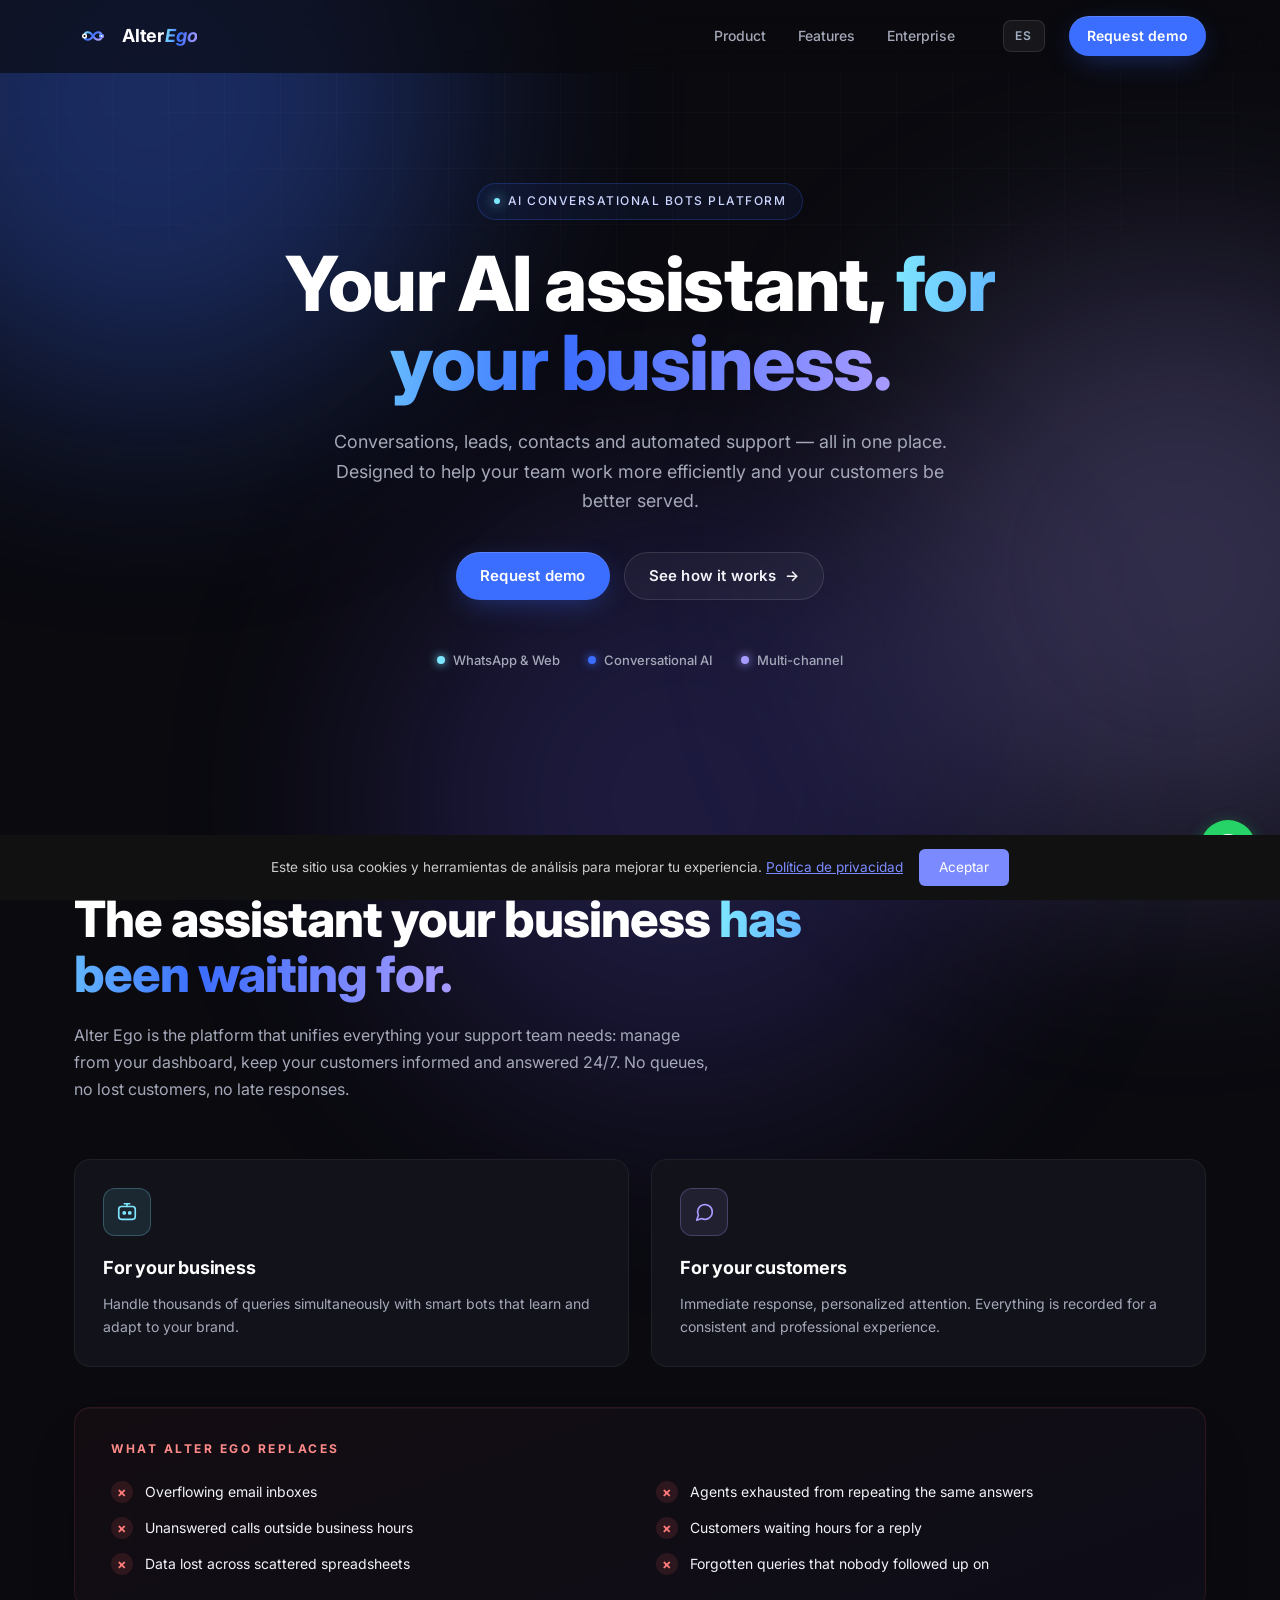
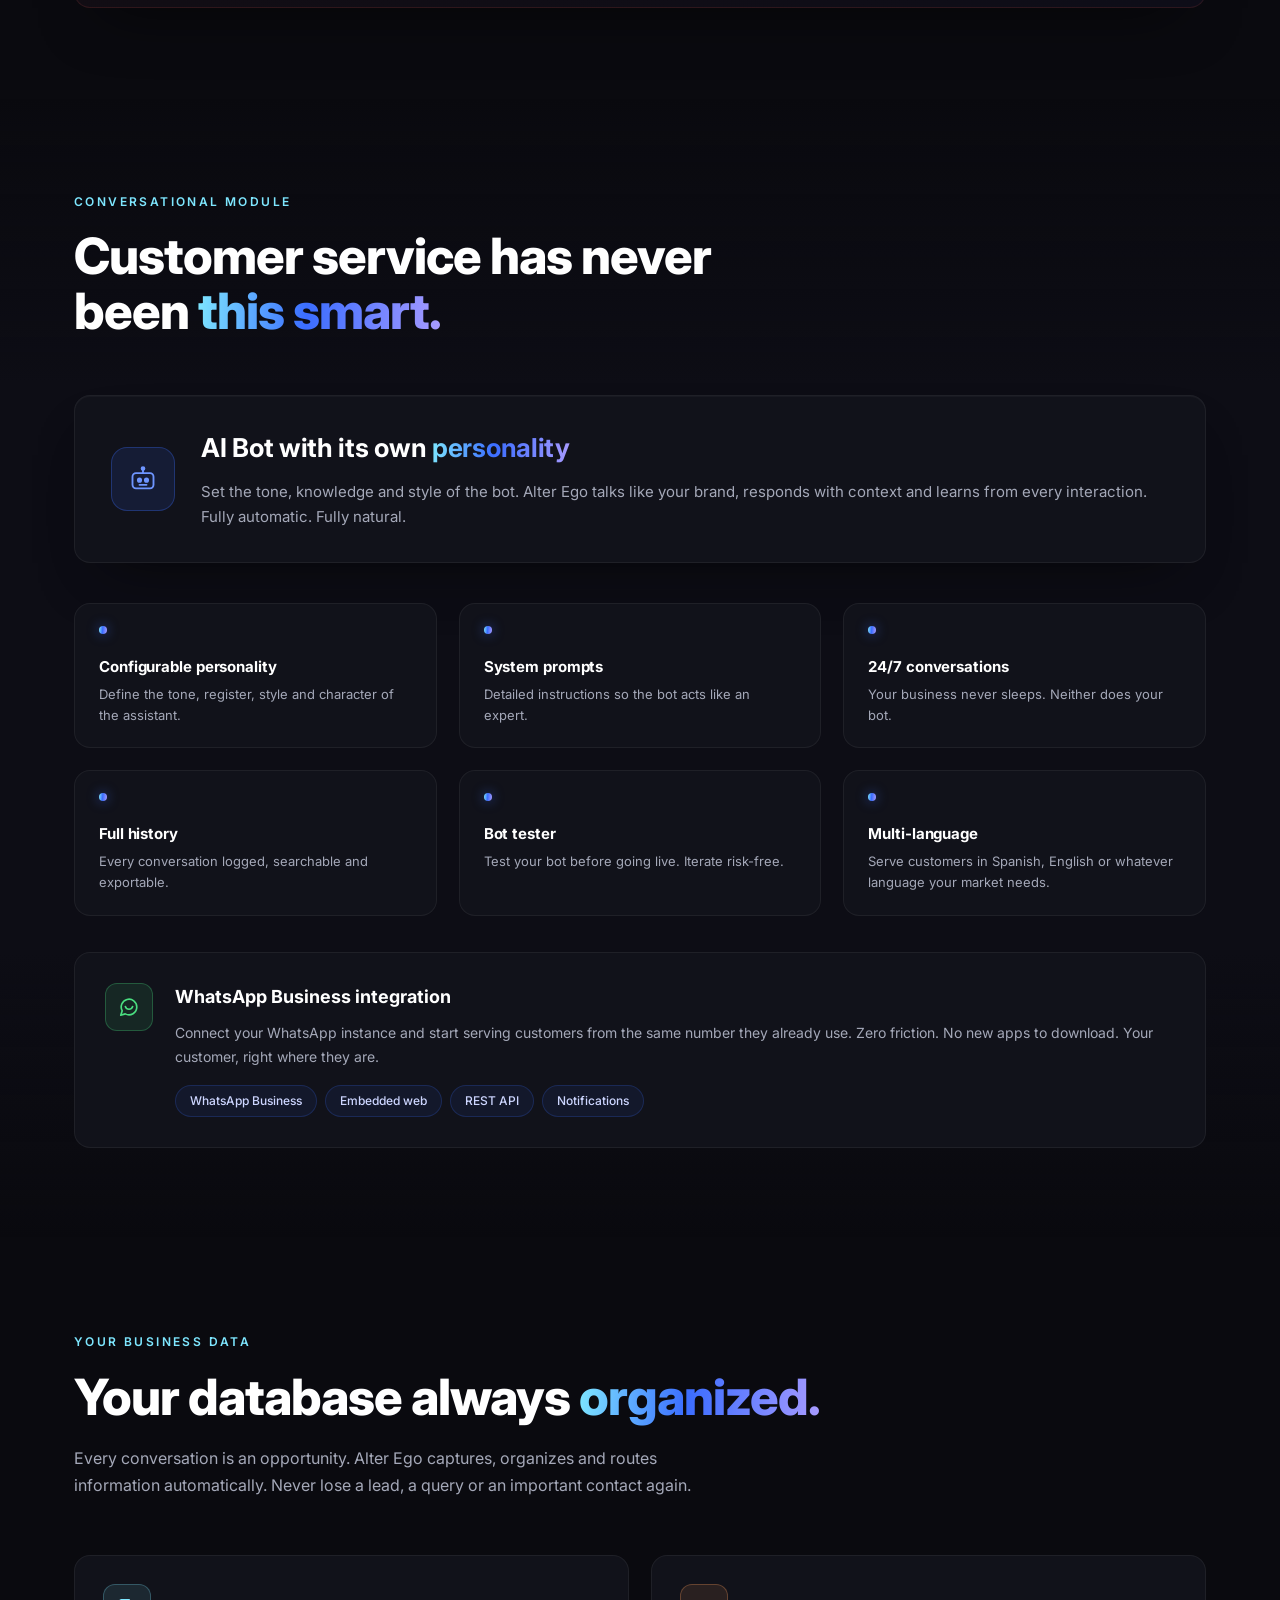
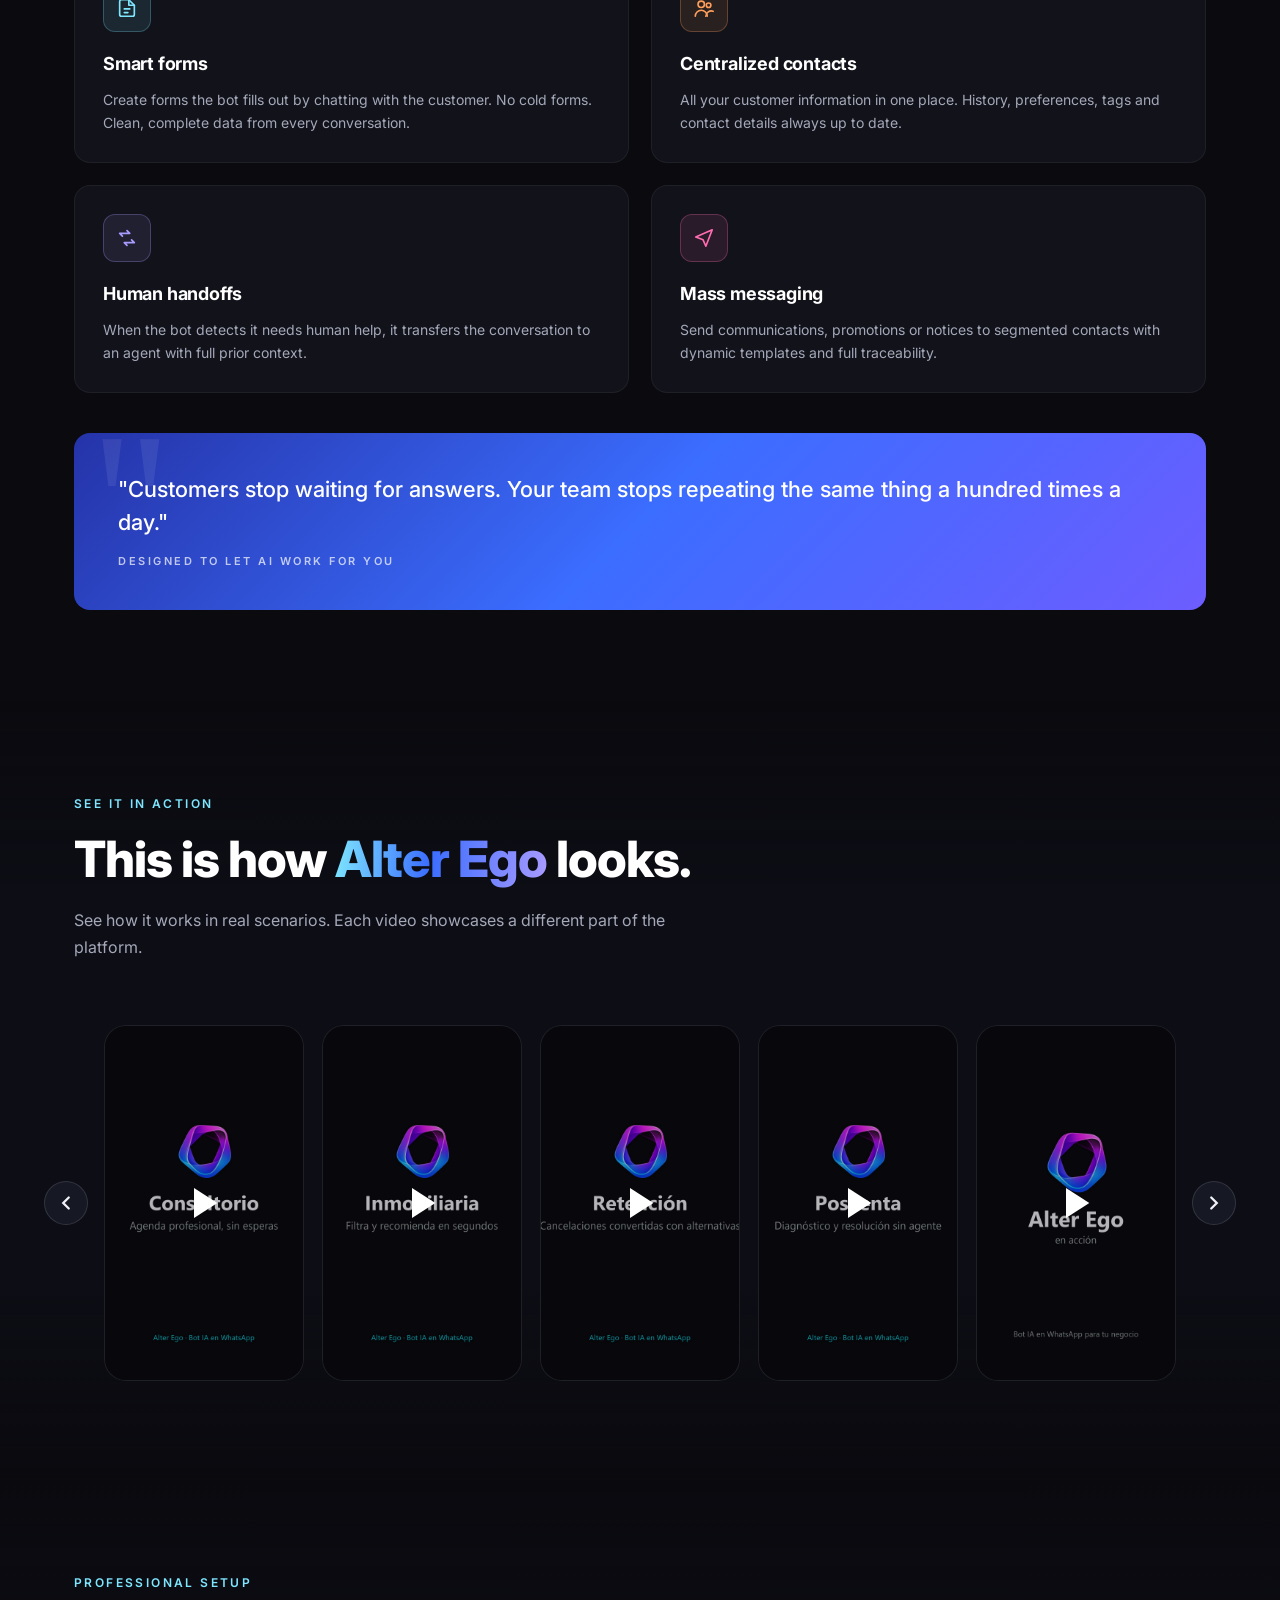
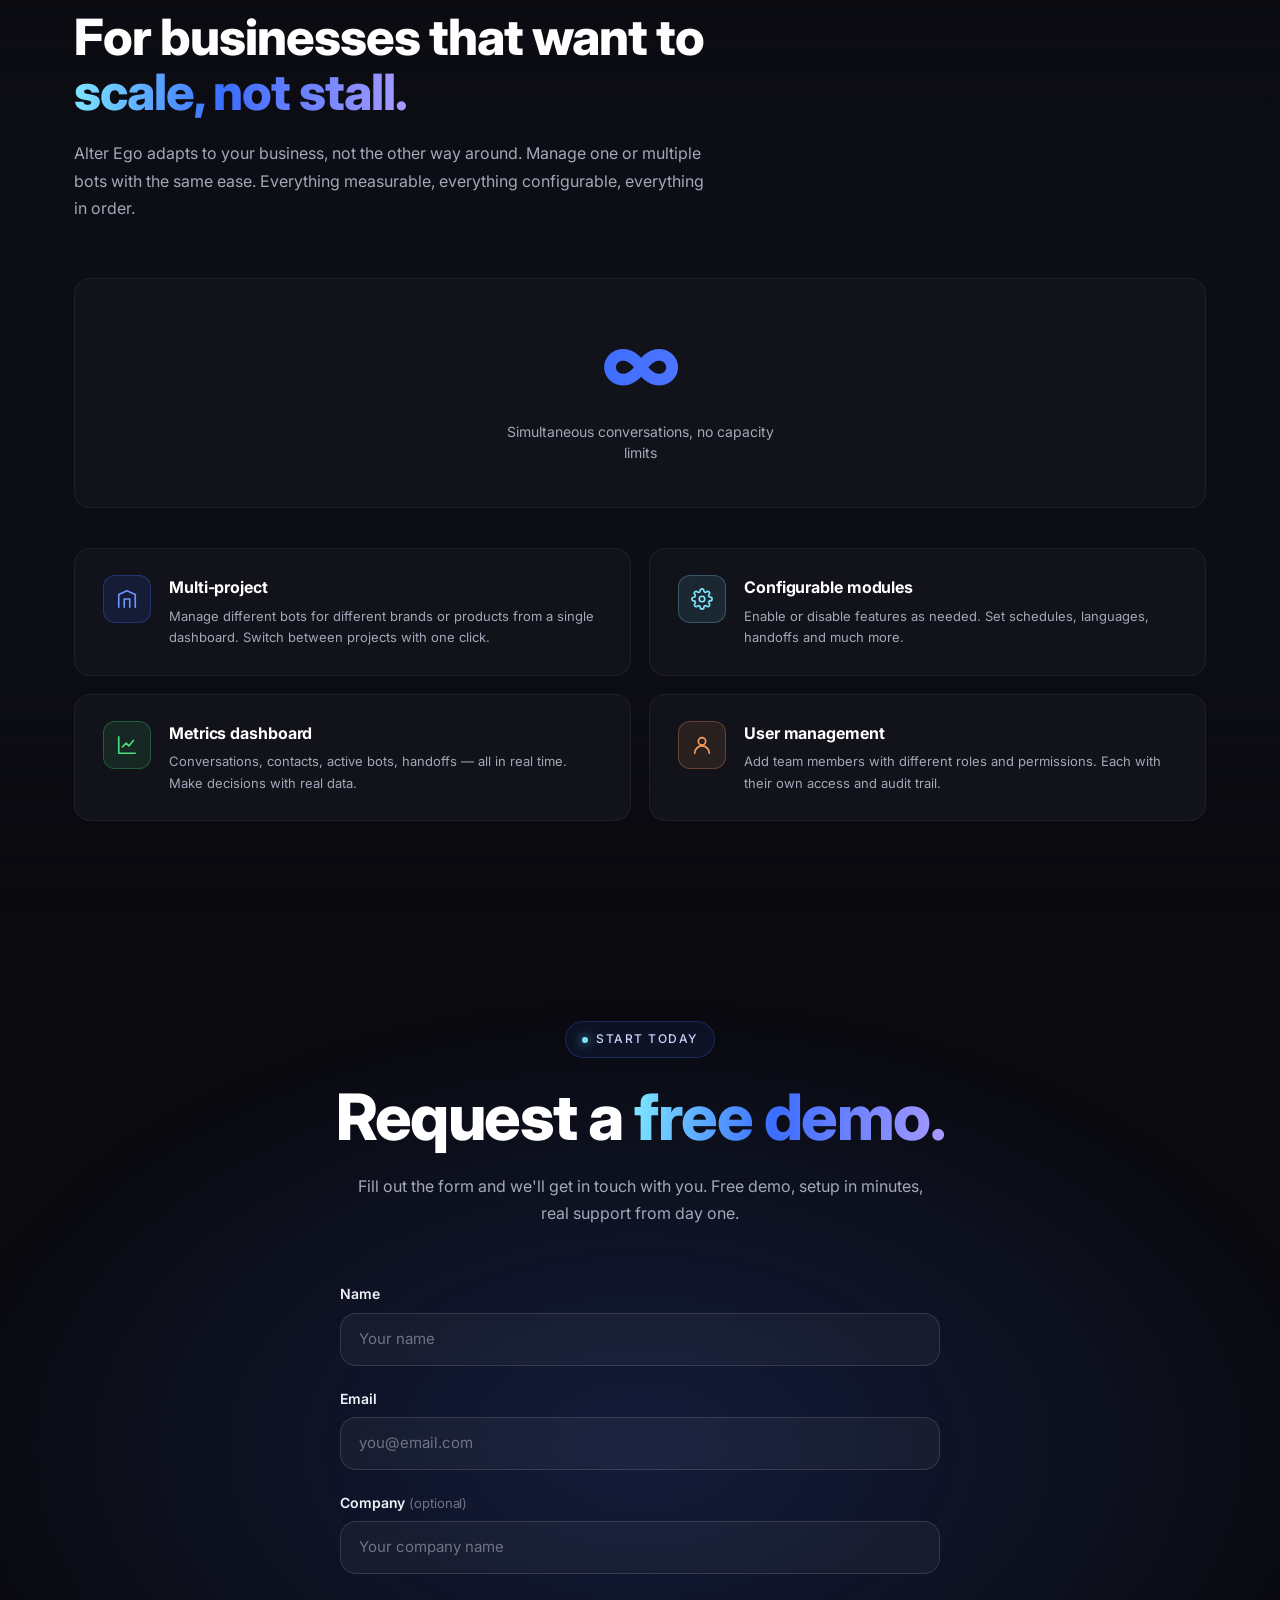
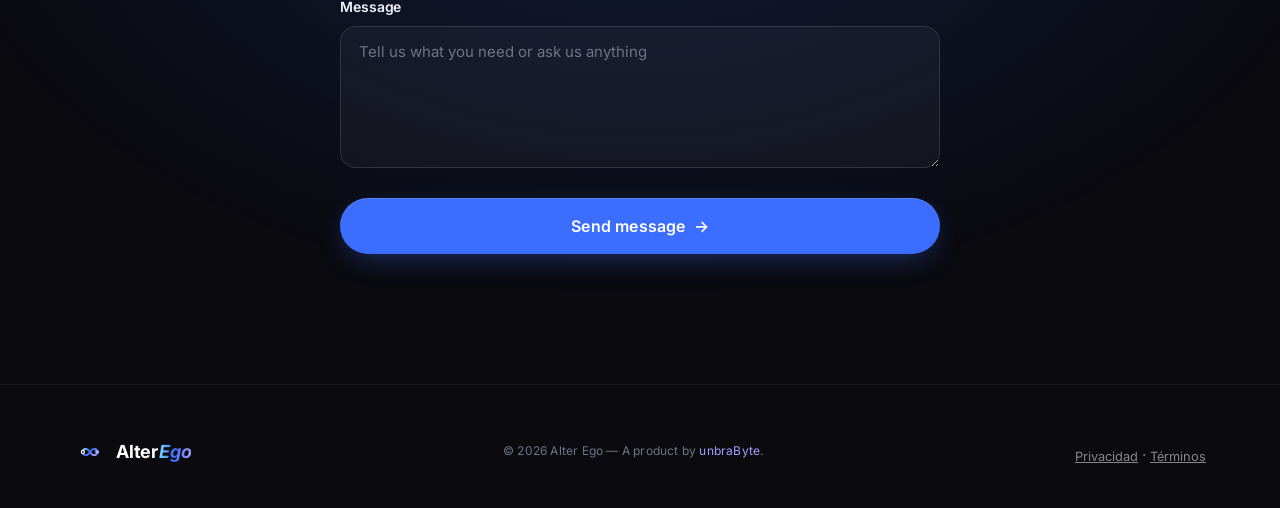
==== index.html @ fc4cf7d8 "feat: add Meta Pixel events, cookie banner, privacy & terms pages" ====
<!DOCTYPE html>
<html lang="es">
<head>
    <meta charset="UTF-8" />
    <meta name="viewport" content="width=device-width, initial-scale=1.0" />
    <meta name="description" content="Alter Ego — Plataforma de bots conversacionales con IA. Atención automatizada, captación de leads y gestión de contactos en WhatsApp y Web." />
    <meta name="theme-color" content="#0a0a0f" />
    <meta name="robots" content="index, follow" />
    <link rel="canonical" href="https://alterego.unbrabyte.com/" />
    <meta property="og:title" content="Alter Ego — Tu asistente IA, en tu negocio" />
    <meta property="og:description" content="Conversaciones, leads, contactos y atención automatizada en WhatsApp y Web. Una plataforma para que tu equipo trabaje más eficientemente y tus clientes estén más atendidos." />
    <meta property="og:type" content="website" />
    <meta property="og:url" content="https://alterego.unbrabyte.com/" />
    <meta property="og:image" content="https://alterego.unbrabyte.com/og-image.png" />
    <meta name="twitter:card" content="summary_large_image" />
    <meta name="twitter:title" content="Alter Ego — Tu asistente IA, en tu negocio" />
    <meta name="twitter:description" content="Plataforma de bots conversacionales con IA. Atención automatizada, captación de leads y gestión de contactos en WhatsApp y Web." />
    <meta name="twitter:image" content="https://alterego.unbrabyte.com/og-image.png" />
    <link rel="icon" type="image/svg+xml" href="assets/favicon.svg" />
    <title>Alter Ego — Plataforma de bots conversacionales IA</title>

    <link rel="preconnect" href="https://fonts.googleapis.com" />
    <link rel="preconnect" href="https://fonts.gstatic.com" crossorigin />
    <link href="https://fonts.googleapis.com/css2?family=Inter:wght@300;400;500;600;700;800;900&display=swap" rel="stylesheet" />

    <link rel="stylesheet" href="assets/styles.css" />

    <!-- Meta Pixel Code -->
    <script>
    !function(f,b,e,v,n,t,s)
    {if(f.fbq)return;n=f.fbq=function(){n.callMethod?
    n.callMethod.apply(n,arguments):n.queue.push(arguments)};
    if(!f._fbq)f._fbq=n;n.push=n;n.loaded=!0;n.version='2.0';
    n.queue=[];t=b.createElement(e);t.async=!0;
    t.src=v;s=b.getElementsByTagName(e)[0];
    s.parentNode.insertBefore(t,s)}(window, document,'script',
    'https://connect.facebook.net/en_US/fbevents.js');
    fbq('init', '1010208208271132');
    fbq('track', 'PageView');
    </script>
    <noscript><img height="1" width="1" style="display:none"
    src="https://www.facebook.com/tr?id=1010208208271132&ev=PageView&noscript=1"
    /></noscript>
    <!-- End Meta Pixel Code -->

    <!-- Schema.org -->
    <script type="application/ld+json">
    {
      "@context": "https://schema.org",
      "@type": "SoftwareApplication",
      "name": "Alter Ego",
      "description": "Plataforma de bots conversacionales con IA. Atención automatizada, captación de leads y gestión de contactos en WhatsApp y Web.",
      "url": "https://alterego.unbrabyte.com/",
      "applicationCategory": "BusinessApplication",
      "operatingSystem": "Web",
      "offers": {
        "@type": "Offer",
        "price": "0",
        "priceCurrency": "USD",
        "availability": "https://schema.org/InStock"
      },
      "creator": {
        "@type": "Organization",
        "name": "unbraByte",
        "url": "https://unbrabyte.com"
      }
    }
    </script>

    <!-- Google Analytics -->
    <script async src="https://www.googletagmanager.com/gtag/js?id=G-NXY7FXYKM4"></script>
    <script>
      window.dataLayer = window.dataLayer || [];
      function gtag(){dataLayer.push(arguments);}
      gtag('js', new Date());
      gtag('config', 'G-NXY7FXYKM4');
    </script>
</head>
<body>
<!-- Cookie Consent Banner -->
<div id="cookieBanner" style="display:none;position:fixed;bottom:0;left:0;right:0;background:#111;color:#ccc;padding:14px 24px;font-size:0.85rem;z-index:99999;display:flex;align-items:center;justify-content:center;gap:16px;flex-wrap:wrap;font-family:Inter,sans-serif;">
  <span>Este sitio usa cookies y herramientas de análisis para mejorar tu experiencia. <a href="/privacidad.html" style="color:#7c8aff;text-decoration:underline;">Política de privacidad</a></span>
  <button onclick="document.getElementById('cookieBanner').style.display='none';localStorage.setItem('cookieOk','1');" style="background:#7c8aff;color:#fff;border:none;padding:8px 20px;border-radius:6px;cursor:pointer;font-size:0.85rem;">Aceptar</button>
</div>
<script>if(!localStorage.getItem('cookieOk'))document.getElementById('cookieBanner').style.display='flex';</script>

<!-- ============== BACKGROUND DECORATIVE LAYERS ============== -->
<div class="bg-grid" aria-hidden="true"></div>
<div class="bg-glow bg-glow-1" aria-hidden="true"></div>
<div class="bg-glow bg-glow-2" aria-hidden="true"></div>
<div class="bg-glow bg-glow-3" aria-hidden="true"></div>

<!-- ============== HEADER ============== -->
<header class="site-header" id="siteHeader">
    <div class="container header-inner">
        <a class="brand" href="#top" aria-label="Alter Ego">
            <span class="brand-mark">
                <svg viewBox="0 0 90 50" xmlns="http://www.w3.org/2000/svg" aria-hidden="true">
                    <defs>
                        <linearGradient id="brandGrad" x1="0%" y1="0%" x2="100%" y2="50%">
                            <stop offset="0%" stop-color="#7ee7ff"/>
                            <stop offset="50%" stop-color="#3b6dff"/>
                            <stop offset="100%" stop-color="#a89bff"/>
                        </linearGradient>
                    </defs>
                    <path d="M 25 25 C 25 13, 38 13, 45 25 C 52 37, 65 37, 65 25 C 65 13, 52 13, 45 25 C 38 37, 25 37, 25 25 Z"
                          fill="none" stroke="url(#brandGrad)" stroke-width="5" stroke-linecap="round"/>
                    <circle cx="25" cy="25" r="6" fill="#fff"/>
                    <circle cx="25" cy="25" r="2.5" fill="#0a0a0f"/>
                    <circle cx="65" cy="25" r="6" fill="url(#brandGrad)"/>
                    <circle cx="65" cy="25" r="2.5" fill="#fff"/>
                </svg>
            </span>
            <span class="brand-text">Alter<span class="brand-text-accent">Ego</span></span>
        </a>

        <nav class="nav" aria-label="Navegación principal">
            <a href="#producto" data-i18n="nav.product">Producto</a>
            <a href="#funciones" data-i18n="nav.features">Funciones</a>
            <a href="#empresas" data-i18n="nav.enterprise">Empresas</a>
            <a class="btn btn-primary btn-sm nav-mobile-cta" href="#contacto" data-i18n="nav.demo">Solicitar demo</a>
        </nav>

        <button class="lang-switch" id="langSwitch" aria-label="Switch language">EN</button>
        <a class="btn btn-primary btn-sm" href="#contacto" data-i18n="nav.demo">Solicitar demo</a>

        <button class="nav-toggle" id="navToggle" aria-label="Abrir menú" aria-expanded="false">
            <span></span><span></span><span></span>
        </button>
    </div>
</header>

<main id="top">

<!-- ============== HERO ============== -->
<section class="hero">
    <div class="container hero-inner">
        <span class="pill">
            <span class="pill-dot"></span>
            <span data-i18n="hero.pill">Plataforma de bots conversacionales IA</span>
        </span>

        <h1 class="hero-title" data-i18n-html="hero.title.full">
            Tu asistente IA,
            <span class="grad-text">en tu negocio.</span>
        </h1>

        <p class="hero-sub" data-i18n="hero.subtitle">
            Conversaciones, leads, contactos y atención automatizada — todo en un lugar.
            Diseñado para que tu equipo trabaje más eficientemente y tus clientes estén más atendidos.
        </p>

        <div class="hero-cta">
            <a class="btn btn-primary" href="#contacto" data-i18n="hero.cta.demo">Solicitar demo</a>
            <a class="btn btn-ghost" href="#producto" data-i18n-html="hero.cta.how.full">Ver cómo funciona <span class="btn-arrow">→</span></a>
        </div>

        <ul class="hero-tags">
            <li><span class="tag-dot tag-dot-cyan"></span><span data-i18n="hero.tag.whatsapp">WhatsApp &amp; Web</span></li>
            <li><span class="tag-dot tag-dot-blue"></span><span data-i18n="hero.tag.ai">IA Conversacional</span></li>
            <li><span class="tag-dot tag-dot-violet"></span><span data-i18n="hero.tag.multi">Multi-canal</span></li>
        </ul>
    </div>
</section>

<!-- ============== PRODUCTO ============== -->
<section class="section" id="producto">
    <div class="container">
        <header class="section-head">
            <span class="kicker" data-i18n="producto.kicker">Para tu empresa</span>
            <h2 class="section-title" data-i18n-html="producto.title.full">
                El asistente que tu empresa
                <span class="grad-text">estaba esperando.</span>
            </h2>
            <p class="section-sub" data-i18n="producto.subtitle">
                Alter Ego es la plataforma que unifica todo lo que necesita tu equipo de atención:
                gestioná desde tu panel, mantené a tus clientes informados y respondidos 24/7.
                Sin colas de espera, sin clientes perdidos, sin respuestas tarde.
            </p>
        </header>

        <div class="grid grid-2">
            <article class="card card-hover">
                <div class="icon-tile icon-tile-cyan">
                    <svg viewBox="0 0 24 24" fill="none" stroke="currentColor" stroke-width="1.8" stroke-linecap="round" stroke-linejoin="round">
                        <rect x="3" y="6" width="18" height="14" rx="3"/>
                        <circle cx="9" cy="13" r="1.2" fill="currentColor"/>
                        <circle cx="15" cy="13" r="1.2" fill="currentColor"/>
                        <path d="M12 6V3M9 3h6"/>
                    </svg>
                </div>
                <h3 data-i18n="producto.card1.title">Para tu negocio</h3>
                <p data-i18n="producto.card1.text">Atendé miles de consultas en simultáneo con bots inteligentes que aprenden y se adaptan a tu marca.</p>
            </article>

            <article class="card card-hover">
                <div class="icon-tile icon-tile-violet">
                    <svg viewBox="0 0 24 24" fill="none" stroke="currentColor" stroke-width="1.8" stroke-linecap="round" stroke-linejoin="round">
                        <path d="M21 12a8 8 0 0 1-11.6 7.1L4 21l1.9-5.4A8 8 0 1 1 21 12z"/>
                    </svg>
                </div>
                <h3 data-i18n="producto.card2.title">Para tus clientes</h3>
                <p data-i18n="producto.card2.text">Respuesta inmediata, atención personalizada. Todo queda registrado para una experiencia consistente y profesional.</p>
            </article>
        </div>

        <div class="replace-box">
            <div class="replace-head" data-i18n="producto.replace.title">Lo que Alter Ego reemplaza</div>
            <ul class="replace-grid">
                <li><span class="replace-bullet">×</span><span data-i18n="producto.replace.1">Bandejas de mail saturadas</span></li>
                <li><span class="replace-bullet">×</span><span data-i18n="producto.replace.2">Operadores agotados de repetir lo mismo</span></li>
                <li><span class="replace-bullet">×</span><span data-i18n="producto.replace.3">Llamadas sin respuesta fuera de horario</span></li>
                <li><span class="replace-bullet">×</span><span data-i18n="producto.replace.4">Clientes esperando horas por una respuesta</span></li>
                <li><span class="replace-bullet">×</span><span data-i18n="producto.replace.5">Datos perdidos en planillas dispersas</span></li>
                <li><span class="replace-bullet">×</span><span data-i18n="producto.replace.6">Consultas olvidadas que nadie siguió</span></li>
            </ul>
        </div>
    </div>
</section>

<!-- ============== FUNCIONES — BOT IA ============== -->
<section class="section section-tinted" id="funciones">
    <div class="container">
        <header class="section-head">
            <span class="kicker" data-i18n="funciones.kicker">Módulo conversacional</span>
            <h2 class="section-title" data-i18n-html="funciones.title.full">
                Atender clientes nunca fue
                <span class="grad-text">tan inteligente.</span>
            </h2>
        </header>

        <div class="feature-spotlight">
            <div class="icon-tile icon-tile-blue icon-tile-lg">
                <svg viewBox="0 0 24 24" fill="none" stroke="currentColor" stroke-width="1.6" stroke-linecap="round" stroke-linejoin="round">
                    <rect x="3" y="7" width="18" height="13" rx="3"/>
                    <path d="M12 7V3"/>
                    <circle cx="12" cy="3" r="1.2" fill="currentColor"/>
                    <circle cx="9" cy="13" r="1.4" fill="currentColor"/>
                    <circle cx="15" cy="13" r="1.4" fill="currentColor"/>
                    <path d="M9 17h6"/>
                </svg>
            </div>
            <div>
                <h3 data-i18n-html="funciones.spotlight.title.full">Bot IA con personalidad <span class="grad-text">propia</span></h3>
                <p data-i18n="funciones.spotlight.text">
                    Configurás el tono, el conocimiento y el estilo del bot. Alter Ego conversa como tu marca,
                    responde con contexto y aprende de cada interacción. Todo automático. Todo natural.
                </p>
            </div>
        </div>

        <div class="grid grid-3 features-list">
            <article class="feature">
                <span class="feature-bullet"></span>
                <h4 data-i18n="funciones.feat1.title">Personalidad configurable</h4>
                <p data-i18n="funciones.feat1.text">Definí el tono, registro, estilo y carácter del asistente.</p>
            </article>
            <article class="feature">
                <span class="feature-bullet"></span>
                <h4 data-i18n="funciones.feat2.title">Prompts del sistema</h4>
                <p data-i18n="funciones.feat2.text">Instrucciones detalladas para que el bot actúe como un experto.</p>
            </article>
            <article class="feature">
                <span class="feature-bullet"></span>
                <h4 data-i18n="funciones.feat3.title">Conversaciones 24/7</h4>
                <p data-i18n="funciones.feat3.text">Tu negocio no duerme. Tu bot tampoco.</p>
            </article>
            <article class="feature">
                <span class="feature-bullet"></span>
                <h4 data-i18n="funciones.feat4.title">Historial completo</h4>
                <p data-i18n="funciones.feat4.text">Todas las conversaciones registradas, buscables y exportables.</p>
            </article>
            <article class="feature">
                <span class="feature-bullet"></span>
                <h4 data-i18n="funciones.feat5.title">Probador de bots</h4>
                <p data-i18n="funciones.feat5.text">Testeá tu bot antes de salir a producción. Iterá sin riesgo.</p>
            </article>
            <article class="feature">
                <span class="feature-bullet"></span>
                <h4 data-i18n="funciones.feat6.title">Multi-idioma</h4>
                <p data-i18n="funciones.feat6.text">Atendé en español, inglés o el idioma que necesite tu mercado.</p>
            </article>
        </div>

        <div class="card card-row">
            <div class="icon-tile icon-tile-green">
                <svg viewBox="0 0 24 24" fill="none" stroke="currentColor" stroke-width="1.8" stroke-linecap="round" stroke-linejoin="round">
                    <path d="M20.5 12a8.5 8.5 0 0 1-12.6 7.5L3 21l1.6-4.8A8.5 8.5 0 1 1 20.5 12z"/>
                    <path d="M8 11.5c.6 1.7 2.2 3 4 3s3.4-1.3 4-3"/>
                </svg>
            </div>
            <div>
                <h4 data-i18n="funciones.whatsapp.title">Integración con WhatsApp Business</h4>
                <p data-i18n="funciones.whatsapp.text">
                    Conectá tu instancia de WhatsApp y empezá a atender clientes desde el mismo número que ya usan.
                    Cero fricción. Cero apps nuevas para descargar. Tu cliente, donde ya está.
                </p>
                <div class="chip-row">
                    <span class="chip" data-i18n="funciones.chip.whatsapp">WhatsApp Business</span>
                    <span class="chip" data-i18n="funciones.chip.web">Web embebido</span>
                    <span class="chip" data-i18n="funciones.chip.api">API REST</span>
                    <span class="chip" data-i18n="funciones.chip.notif">Notificaciones</span>
                </div>
            </div>
        </div>
    </div>
</section>

<!-- ============== GESTIÓN DE DATOS ============== -->
<section class="section">
    <div class="container">
        <header class="section-head">
            <span class="kicker" data-i18n="datos.kicker">Datos de tu negocio</span>
            <h2 class="section-title" data-i18n-html="datos.title.full">
                Tu base de datos siempre
                <span class="grad-text">organizada.</span>
            </h2>
            <p class="section-sub" data-i18n="datos.subtitle">
                Cada conversación es una oportunidad. Alter Ego captura, organiza y deriva la información
                automáticamente. Nunca más perdés un lead, una consulta o un contacto importante.
            </p>
        </header>

        <div class="grid grid-2">
            <article class="card card-hover">
                <div class="icon-tile icon-tile-cyan">
                    <svg viewBox="0 0 24 24" fill="none" stroke="currentColor" stroke-width="1.8" stroke-linecap="round" stroke-linejoin="round">
                        <path d="M14 3H6a2 2 0 0 0-2 2v14a2 2 0 0 0 2 2h12a2 2 0 0 0 2-2V9z"/>
                        <path d="M14 3v6h6M9 13h6M9 17h4"/>
                    </svg>
                </div>
                <h3 data-i18n="datos.card1.title">Formularios inteligentes</h3>
                <p data-i18n="datos.card1.text">Creá formularios que el bot completa charlando con el cliente. Sin formularios fríos. Datos limpios y completos en cada conversación.</p>
            </article>

            <article class="card card-hover">
                <div class="icon-tile icon-tile-orange">
                    <svg viewBox="0 0 24 24" fill="none" stroke="currentColor" stroke-width="1.8" stroke-linecap="round" stroke-linejoin="round">
                        <circle cx="9" cy="8" r="3.5"/>
                        <path d="M2.5 21a6.5 6.5 0 0 1 13 0"/>
                        <circle cx="17" cy="9" r="2.5"/>
                        <path d="M14 21a6 6 0 0 1 8-5.4"/>
                    </svg>
                </div>
                <h3 data-i18n="datos.card2.title">Contactos centralizados</h3>
                <p data-i18n="datos.card2.text">Toda la información de cada cliente en un solo lugar. Historial, preferencias, etiquetas y datos de contacto siempre actualizados.</p>
            </article>

            <article class="card card-hover">
                <div class="icon-tile icon-tile-violet">
                    <svg viewBox="0 0 24 24" fill="none" stroke="currentColor" stroke-width="1.8" stroke-linecap="round" stroke-linejoin="round">
                        <path d="M4 7h11l-3-3M4 7l3 3M20 17H9l3 3M20 17l-3-3"/>
                    </svg>
                </div>
                <h3 data-i18n="datos.card3.title">Derivaciones a humanos</h3>
                <p data-i18n="datos.card3.text">Cuando el bot detecta que necesita ayuda humana, transfiere la conversación a un agente con todo el contexto previo.</p>
            </article>

            <article class="card card-hover">
                <div class="icon-tile icon-tile-pink">
                    <svg viewBox="0 0 24 24" fill="none" stroke="currentColor" stroke-width="1.8" stroke-linecap="round" stroke-linejoin="round">
                        <path d="M3 11l18-8-7 18-3-7-8-3z"/>
                    </svg>
                </div>
                <h3 data-i18n="datos.card4.title">Envíos masivos</h3>
                <p data-i18n="datos.card4.text">Mandá comunicaciones, promociones o avisos a tus contactos segmentados con plantillas dinámicas y trazabilidad completa.</p>
            </article>
        </div>

        <figure class="quote">
            <blockquote data-i18n="datos.quote">
                "El cliente deja de esperar respuestas. El equipo deja de repetir lo mismo cien veces al día."
            </blockquote>
            <figcaption data-i18n="datos.quote.caption">Diseñado para que la IA trabaje por vos</figcaption>
        </figure>
    </div>
</section>

<!-- ============== DEMOS / VIDEOS ============== -->
<section class="section section-tinted" id="demos">
    <div class="container">
        <header class="section-head">
            <span class="kicker" data-i18n="demos.kicker">Miralo en acción</span>
            <h2 class="section-title" data-i18n-html="demos.title.full">
                Así se ve
                <span class="grad-text">Alter Ego.</span>
            </h2>
            <p class="section-sub" data-i18n="demos.subtitle">
                Mirá cómo funciona en situaciones reales. Cada video muestra una parte distinta de la plataforma.
            </p>
        </header>
    </div>

    <div class="video-carousel-wrap">
        <button class="carousel-nav carousel-nav-left" id="carouselPrev" aria-label="Anterior">
            <svg width="22" height="22" viewBox="0 0 24 24" fill="none" stroke="currentColor" stroke-width="2.5" stroke-linecap="round"><path d="M15 18l-6-6 6-6"/></svg>
        </button>

        <div class="video-carousel-track" id="videoTrack">
            <div class="video-card" data-index="0">
                <video src="assets/videos/demo-1.mp4" poster="assets/videos/poster-1.jpg" playsinline muted loop preload="metadata"></video>
                <div class="video-play-btn"><svg width="40" height="40" viewBox="0 0 24 24" fill="currentColor"><polygon points="6,3 20,12 6,21"/></svg></div>
            </div>
            <div class="video-card" data-index="1">
                <video src="assets/videos/demo-2.mp4" poster="assets/videos/poster-2.jpg" playsinline muted loop preload="metadata"></video>
                <div class="video-play-btn"><svg width="40" height="40" viewBox="0 0 24 24" fill="currentColor"><polygon points="6,3 20,12 6,21"/></svg></div>
            </div>
            <div class="video-card" data-index="2">
                <video src="assets/videos/demo-3.mp4" poster="assets/videos/poster-3.jpg" playsinline muted loop preload="metadata"></video>
                <div class="video-play-btn"><svg width="40" height="40" viewBox="0 0 24 24" fill="currentColor"><polygon points="6,3 20,12 6,21"/></svg></div>
            </div>
            <div class="video-card" data-index="3">
                <video src="assets/videos/demo-4.mp4" poster="assets/videos/poster-4.jpg" playsinline muted loop preload="metadata"></video>
                <div class="video-play-btn"><svg width="40" height="40" viewBox="0 0 24 24" fill="currentColor"><polygon points="6,3 20,12 6,21"/></svg></div>
            </div>
            <div class="video-card" data-index="4">
                <video src="assets/videos/demo-5.mp4" poster="assets/videos/poster-5.jpg" playsinline muted loop preload="metadata"></video>
                <div class="video-play-btn"><svg width="40" height="40" viewBox="0 0 24 24" fill="currentColor"><polygon points="6,3 20,12 6,21"/></svg></div>
            </div>
        </div>

        <button class="carousel-nav carousel-nav-right" id="carouselNext" aria-label="Siguiente">
            <svg width="22" height="22" viewBox="0 0 24 24" fill="none" stroke="currentColor" stroke-width="2.5" stroke-linecap="round"><path d="M9 18l6-6-6-6"/></svg>
        </button>
    </div>

    <!-- Video Popup -->
    <div class="video-popup" id="videoPopup">
        <div class="video-popup-overlay"></div>
        <div class="video-popup-content">
            <button class="video-popup-close" id="popupClose" aria-label="Cerrar">
                <svg width="28" height="28" viewBox="0 0 24 24" fill="none" stroke="currentColor" stroke-width="2" stroke-linecap="round"><path d="M18 6L6 18M6 6l12 12"/></svg>
            </button>
            <button class="video-popup-nav video-popup-prev" id="popupPrev" aria-label="Anterior">
                <svg width="28" height="28" viewBox="0 0 24 24" fill="none" stroke="currentColor" stroke-width="2.5" stroke-linecap="round"><path d="M15 18l-6-6 6-6"/></svg>
            </button>
            <video class="video-popup-player" id="popupVideo" playsinline loop preload="metadata"></video>
            <button class="video-popup-nav video-popup-next" id="popupNext" aria-label="Siguiente">
                <svg width="28" height="28" viewBox="0 0 24 24" fill="none" stroke="currentColor" stroke-width="2.5" stroke-linecap="round"><path d="M9 18l6-6-6-6"/></svg>
            </button>
        </div>
    </div>
</section>

<!-- ============== EMPRESAS ============== -->
<section class="section section-tinted" id="empresas">
    <div class="container">
        <header class="section-head">
            <span class="kicker" data-i18n="empresas.kicker">Configuración profesional</span>
            <h2 class="section-title" data-i18n-html="empresas.title.full">
                Para empresas que quieren
                <span class="grad-text">escalar, no saturarse.</span>
            </h2>
            <p class="section-sub" data-i18n="empresas.subtitle">
                Alter Ego se adapta a tu negocio, no al revés. Manejá uno o varios bots con la
                misma facilidad. Todo medible, todo configurable, todo en orden.
            </p>
        </header>

        <div class="stats-grid">
            <article class="stat-card">
                <div class="stat-num">∞</div>
                <div class="stat-lbl" data-i18n="empresas.stat.label">Conversaciones simultáneas, sin límites de capacidad</div>
            </article>
        </div>

        <div class="grid grid-2 enterprise-grid">
            <article class="enterprise-feat">
                <div class="icon-tile icon-tile-blue">
                    <svg viewBox="0 0 24 24" fill="none" stroke="currentColor" stroke-width="1.8" stroke-linecap="round" stroke-linejoin="round">
                        <path d="M3 21V7l9-4 9 4v14"/>
                        <path d="M9 21V12h6v9"/>
                    </svg>
                </div>
                <div>
                    <h3 data-i18n="empresas.feat1.title">Multi-proyecto</h3>
                    <p data-i18n="empresas.feat1.text">Manejá distintos bots para distintas marcas o productos desde un solo panel. Cambiá entre proyectos con un clic.</p>
                </div>
            </article>
            <article class="enterprise-feat">
                <div class="icon-tile icon-tile-cyan">
                    <svg viewBox="0 0 24 24" fill="none" stroke="currentColor" stroke-width="1.8" stroke-linecap="round" stroke-linejoin="round">
                        <circle cx="12" cy="12" r="3"/>
                        <path d="M19.4 15a1.65 1.65 0 0 0 .33 1.82l.06.06a2 2 0 1 1-2.83 2.83l-.06-.06a1.65 1.65 0 0 0-1.82-.33 1.65 1.65 0 0 0-1 1.51V21a2 2 0 1 1-4 0v-.09A1.65 1.65 0 0 0 9 19.4a1.65 1.65 0 0 0-1.82.33l-.06.06a2 2 0 1 1-2.83-2.83l.06-.06a1.65 1.65 0 0 0 .33-1.82 1.65 1.65 0 0 0-1.51-1H3a2 2 0 1 1 0-4h.09A1.65 1.65 0 0 0 4.6 9a1.65 1.65 0 0 0-.33-1.82l-.06-.06a2 2 0 1 1 2.83-2.83l.06.06a1.65 1.65 0 0 0 1.82.33H9a1.65 1.65 0 0 0 1-1.51V3a2 2 0 1 1 4 0v.09a1.65 1.65 0 0 0 1 1.51 1.65 1.65 0 0 0 1.82-.33l.06-.06a2 2 0 1 1 2.83 2.83l-.06.06a1.65 1.65 0 0 0-.33 1.82V9a1.65 1.65 0 0 0 1.51 1H21a2 2 0 1 1 0 4h-.09a1.65 1.65 0 0 0-1.51 1z"/>
                    </svg>
                </div>
                <div>
                    <h3 data-i18n="empresas.feat2.title">Módulos configurables</h3>
                    <p data-i18n="empresas.feat2.text">Activá o desactivá funcionalidades según tu necesidad. Configurá horarios, idiomas, derivaciones y mucho más.</p>
                </div>
            </article>
            <article class="enterprise-feat">
                <div class="icon-tile icon-tile-green">
                    <svg viewBox="0 0 24 24" fill="none" stroke="currentColor" stroke-width="1.8" stroke-linecap="round" stroke-linejoin="round">
                        <path d="M3 3v18h18"/>
                        <path d="M7 14l4-4 3 3 5-6"/>
                    </svg>
                </div>
                <div>
                    <h3 data-i18n="empresas.feat3.title">Dashboard de métricas</h3>
                    <p data-i18n="empresas.feat3.text">Conversaciones, contactos, bots activos, derivaciones — todo en tiempo real. Tomá decisiones con datos reales.</p>
                </div>
            </article>
            <article class="enterprise-feat">
                <div class="icon-tile icon-tile-orange">
                    <svg viewBox="0 0 24 24" fill="none" stroke="currentColor" stroke-width="1.8" stroke-linecap="round" stroke-linejoin="round">
                        <circle cx="12" cy="8" r="4"/>
                        <path d="M4 21a8 8 0 0 1 16 0"/>
                    </svg>
                </div>
                <div>
                    <h3 data-i18n="empresas.feat4.title">Gestión de usuarios</h3>
                    <p data-i18n="empresas.feat4.text">Sumá miembros de tu equipo con distintos roles y permisos. Cada uno con su propio acceso y trazabilidad.</p>
                </div>
            </article>
        </div>
    </div>
</section>

<!-- ============== CONTACTO — FORMULARIO ============== -->
<section class="section cta-section" id="contacto">
    <div class="container">
        <header class="section-head" style="text-align:center; margin-left:auto; margin-right:auto;">
            <span class="pill">
                <span class="pill-dot"></span>
                <span data-i18n="contacto.pill">Empezá hoy</span>
            </span>
            <h2 class="cta-title" data-i18n-html="contacto.title.full">
                Solicitar una
                <span class="grad-text">demo gratuita.</span>
            </h2>
            <p class="cta-sub" style="margin-left:auto; margin-right:auto;" data-i18n="contacto.subtitle">
                Completá el formulario y nos ponemos en contacto con vos.
                Demo sin costo, configuración en minutos, soporte real desde el primer día.
            </p>
        </header>

        <div class="contact-form-wrap">
            <!-- Success message (hidden by default) -->
            <div class="form-success" id="formSuccess">
                <div class="form-success-icon">✓</div>
                <h3 data-i18n="contacto.success.title">Mensaje enviado</h3>
                <p data-i18n="contacto.success.text">Gracias por tu interés. Nos ponemos en contacto pronto.</p>
            </div>

            <!-- Error message (hidden by default) -->
            <div class="form-error" id="formError">
                <p data-i18n="contacto.error.text">Hubo un error al enviar. Por favor intentá de nuevo.</p>
            </div>

            <!-- Contact form -->
            <form id="contactForm" class="contact-form">
                <div class="form-group">
                    <label for="name" data-i18n="contacto.label.name">Nombre</label>
                    <input type="text" id="name" name="name" required placeholder="Tu nombre" data-i18n-placeholder="contacto.placeholder.name" />
                </div>

                <div class="form-group">
                    <label for="email" data-i18n="contacto.label.email">Email</label>
                    <input type="email" id="email" name="email" required placeholder="tu@email.com" data-i18n-placeholder="contacto.placeholder.email" />
                </div>

                <div class="form-group">
                    <label for="company" data-i18n-html="contacto.label.company.full">Empresa <span class="form-optional">(opcional)</span></label>
                    <input type="text" id="company" name="company" placeholder="Nombre de tu empresa" data-i18n-placeholder="contacto.placeholder.company" />
                </div>

                <div class="form-group">
                    <label for="message" data-i18n="contacto.label.message">Mensaje</label>
                    <textarea id="message" name="message" required rows="5" placeholder="Contanos qué necesitás o preguntanos lo que quieras" data-i18n-placeholder="contacto.placeholder.message"></textarea>
                </div>

                <button type="submit" class="btn btn-primary btn-lg form-submit" id="formSubmitBtn" data-i18n-html="contacto.submit.full">
                    Enviar mensaje <span class="btn-arrow">→</span>
                </button>
            </form>
        </div>
    </div>
</section>

</main>

<!-- ============== FOOTER ============== -->
<footer class="site-footer">
    <div class="container footer-inner">
        <a class="brand" href="#top" aria-label="Alter Ego">
            <span class="brand-mark brand-mark-sm">
                <svg viewBox="0 0 90 50" xmlns="http://www.w3.org/2000/svg" aria-hidden="true">
                    <defs>
                        <linearGradient id="footGrad" x1="0%" y1="0%" x2="100%" y2="50%">
                            <stop offset="0%" stop-color="#7ee7ff"/>
                            <stop offset="50%" stop-color="#3b6dff"/>
                            <stop offset="100%" stop-color="#a89bff"/>
                        </linearGradient>
                    </defs>
                    <path d="M 25 25 C 25 13, 38 13, 45 25 C 52 37, 65 37, 65 25 C 65 13, 52 13, 45 25 C 38 37, 25 37, 25 25 Z"
                          fill="none" stroke="url(#footGrad)" stroke-width="5" stroke-linecap="round"/>
                    <circle cx="25" cy="25" r="6" fill="#fff"/>
                    <circle cx="25" cy="25" r="2.5" fill="#0a0a0f"/>
                    <circle cx="65" cy="25" r="6" fill="url(#footGrad)"/>
                    <circle cx="65" cy="25" r="2.5" fill="#fff"/>
                </svg>
            </span>
            <span class="brand-text">Alter<span class="brand-text-accent">Ego</span></span>
        </a>

        <p class="footer-copy" data-i18n-html="footer.copy.full">
            © <span id="year"></span> Alter Ego — Producto de
            <a href="https://unbrabyte.com" target="_blank" rel="noopener">unbraByte</a>.
        </p>
        <p style="margin-top:8px;">
            <a href="/privacidad.html" style="color:#888;text-decoration:underline;font-size:0.8rem;">Privacidad</a> · <a href="/terminos.html" style="color:#888;text-decoration:underline;font-size:0.8rem;">Términos</a>
        </p>
    </div>
</footer>

<script src="assets/i18n.js"></script>
<script src="assets/script.js"></script>
<!-- WhatsApp Floating Button -->
<a id="whatsappBtn" href="https://wa.me/59899028390?text=Hola%20quiero%20info%20de%20Alter%20Ego" target="_blank" rel="noopener" aria-label="Escribinos por WhatsApp" style="position:fixed;bottom:24px;right:24px;z-index:9999;display:flex;align-items:center;text-decoration:none;">
  <span style="width:56px;height:56px;background:#25D366;border-radius:50%;display:flex;align-items:center;justify-content:center;box-shadow:0 4px 16px rgba(37,211,102,0.4);">
    <svg width="28" height="28" viewBox="0 0 24 24" fill="#fff"><path d="M17.472 14.382c-.297-.149-1.758-.867-2.03-.967-.273-.099-.471-.148-.67.15-.197.297-.767.966-.94 1.164-.173.199-.347.223-.644.075-.297-.15-1.255-.463-2.39-1.475-.883-.788-1.48-1.761-1.653-2.059-.173-.297-.018-.458.13-.606.134-.133.298-.347.446-.52.149-.174.198-.298.298-.497.099-.198.05-.371-.025-.52-.075-.149-.669-1.612-.916-2.207-.242-.579-.487-.5-.669-.51-.173-.008-.371-.01-.57-.01-.198 0-.52.074-.792.372-.272.297-1.04 1.016-1.04 2.479 0 1.462 1.065 2.875 1.213 3.074.149.198 2.096 3.2 5.077 4.487.709.306 1.262.489 1.694.625.712.227 1.36.195 1.871.118.571-.085 1.758-.719 2.006-1.413.248-.694.248-1.289.173-1.413-.074-.124-.272-.198-.57-.347m-5.421 7.403h-.004a9.87 9.87 0 01-5.031-1.378l-.361-.214-3.741.982.998-3.648-.235-.374a9.86 9.86 0 01-1.51-5.26c.001-5.45 4.436-9.884 9.888-9.884 2.64 0 5.122 1.03 6.988 2.898a9.825 9.825 0 012.893 6.994c-.003 5.45-4.437 9.884-9.885 9.884m8.413-18.297A11.815 11.815 0 0012.05 0C5.495 0 .16 5.335.157 11.892c0 2.096.547 4.142 1.588 5.945L.057 24l6.305-1.654a11.882 11.882 0 005.683 1.448h.005c6.554 0 11.89-5.335 11.893-11.893a11.821 11.821 0 00-3.48-8.413z"/></svg>
  </span>
</a>

<!-- GA4 Event Tracking -->
<script>
document.addEventListener('DOMContentLoaded', function() {
  // Track "Solicitar demo" button clicks
  document.querySelectorAll('a[href="#contacto"]').forEach(function(el) {
    el.addEventListener('click', function() {
      gtag('event', 'demo_request_click', {
        event_category: 'conversion',
        event_label: el.textContent.trim(),
        landing: 'alterego'
      });
      if (typeof fbq === 'function') fbq('track', 'ViewContent', { content_name: 'demo_section', landing: 'alterego' });
    });
  });

  // Track contact form submission
  var form = document.getElementById('contactForm');
  if (form) {
    form.addEventListener('submit', function() {
      gtag('event', 'form_submission', {
        event_category: 'conversion',
        event_label: 'contact_form',
        landing: 'alterego'
      });
      if (typeof fbq === 'function') fbq('track', 'Lead', { content_name: 'contact_form', landing: 'alterego' });
    });
  }

  // Track language switch
  var langSwitch = document.getElementById('langSwitch');
  if (langSwitch) {
    langSwitch.addEventListener('click', function() {
      gtag('event', 'language_switch', {
        event_category: 'engagement',
        landing: 'alterego'
      });
    });
  }

  // Track WhatsApp clicks
  document.querySelectorAll('a[href*="wa.me"]').forEach(function(el) {
    el.addEventListener('click', function() {
      gtag('event', 'whatsapp_contact', {
        event_category: 'conversion',
        event_label: 'whatsapp_click',
        landing: 'alterego'
      });
      if (typeof fbq === 'function') fbq('track', 'Contact', { content_name: 'whatsapp', landing: 'alterego' });
    });
  });
});
</script>
</body>
</html>
---- assets/styles.css ----
/* =========================================================
   Alter Ego — Landing
   Estética inspirada en unbrabyte.com
   ========================================================= */

:root {
    --bg: #0a0a0f;
    --bg-2: #0d0d14;
    --surface: #11121a;
    --surface-2: #161824;
    --border: rgba(255, 255, 255, 0.06);
    --border-strong: rgba(255, 255, 255, 0.12);

    --text: #f1f3f8;
    --text-mute: #a4a8b8;
    --text-dim: #6f7385;

    --primary: #3b6dff;
    --primary-hover: #5b85ff;
    --primary-glow: rgba(59, 109, 255, 0.45);

    --cyan: #7ee7ff;
    --blue: #3b6dff;
    --violet: #a89bff;
    --green: #4ade80;
    --orange: #ff9f5a;
    --pink: #ff6cb1;

    --grad-text: linear-gradient(95deg, #7ee7ff 0%, #3b6dff 45%, #a89bff 100%);
    --grad-cta: linear-gradient(135deg, #3b6dff 0%, #6d5dff 100%);
    --grad-card: linear-gradient(180deg, rgba(123, 103, 255, 0.06) 0%, rgba(123, 103, 255, 0) 100%);

    --radius-sm: 10px;
    --radius: 16px;
    --radius-lg: 22px;
    --radius-pill: 999px;

    --shadow-card: 0 1px 0 rgba(255, 255, 255, 0.03) inset, 0 30px 60px -30px rgba(0, 0, 0, 0.6);

    --container: 1180px;
}

/* ---------- Reset ---------- */
*, *::before, *::after { box-sizing: border-box; }
* { margin: 0; padding: 0; }

html { scroll-behavior: smooth; }

body {
    font-family: 'Inter', system-ui, -apple-system, Segoe UI, Roboto, sans-serif;
    background: var(--bg);
    color: var(--text);
    line-height: 1.55;
    font-weight: 400;
    -webkit-font-smoothing: antialiased;
    text-rendering: optimizeLegibility;
    overflow-x: hidden;
}

img, svg { display: block; max-width: 100%; }
a { color: inherit; text-decoration: none; }
button { font: inherit; cursor: pointer; border: 0; background: none; color: inherit; }
ul { list-style: none; }

.container {
    width: 100%;
    max-width: var(--container);
    margin: 0 auto;
    padding: 0 24px;
}

/* =========================================================
   BACKGROUND DECOR
   ========================================================= */
.bg-grid {
    position: fixed; inset: 0;
    background-image:
        linear-gradient(rgba(255,255,255,0.025) 1px, transparent 1px),
        linear-gradient(90deg, rgba(255,255,255,0.025) 1px, transparent 1px);
    background-size: 56px 56px;
    mask-image: radial-gradient(ellipse 100% 60% at 50% 0%, #000 30%, transparent 80%);
    pointer-events: none;
    z-index: 0;
}

.bg-glow {
    position: fixed;
    width: 600px; height: 600px;
    border-radius: 50%;
    filter: blur(120px);
    opacity: 0.35;
    pointer-events: none;
    z-index: 0;
}
.bg-glow-1 { background: #3b6dff; top: -200px; left: -150px; }
.bg-glow-2 { background: #a89bff; top: 30%; right: -200px; opacity: 0.25; }
.bg-glow-3 { background: #6d5dff; bottom: -200px; left: 30%; opacity: 0.2; }

/* =========================================================
   TYPOGRAPHY HELPERS
   ========================================================= */
.grad-text {
    background: var(--grad-text);
    -webkit-background-clip: text;
    background-clip: text;
    -webkit-text-fill-color: transparent;
    color: transparent;
}

.kicker {
    display: inline-block;
    font-size: 12px;
    font-weight: 600;
    letter-spacing: 2.4px;
    text-transform: uppercase;
    color: var(--cyan);
    margin-bottom: 18px;
}

.pill {
    display: inline-flex;
    align-items: center;
    gap: 8px;
    padding: 8px 16px;
    border-radius: var(--radius-pill);
    background: rgba(59, 109, 255, 0.08);
    border: 1px solid rgba(59, 109, 255, 0.25);
    font-size: 12px;
    font-weight: 500;
    letter-spacing: 1.5px;
    color: #cdd6ff;
    text-transform: uppercase;
}
.pill-dot {
    width: 6px; height: 6px;
    border-radius: 50%;
    background: var(--cyan);
    box-shadow: 0 0 12px var(--cyan);
    animation: pulse 2.5s ease-in-out infinite;
}

@keyframes pulse {
    0%, 100% { opacity: 1; transform: scale(1); }
    50% { opacity: 0.6; transform: scale(1.3); }
}

/* =========================================================
   BUTTONS
   ========================================================= */
.btn {
    display: inline-flex;
    align-items: center;
    justify-content: center;
    gap: 8px;
    height: 48px;
    padding: 0 24px;
    border-radius: var(--radius-pill);
    font-size: 15px;
    font-weight: 600;
    letter-spacing: 0.2px;
    transition: transform .18s ease, background .18s ease, box-shadow .25s ease, border-color .18s ease;
    white-space: nowrap;
    position: relative;
    overflow: hidden;
}
.btn-sm { height: 40px; padding: 0 18px; font-size: 14px; }
.btn-lg { height: 56px; padding: 0 30px; font-size: 16px; }

.btn-primary {
    background: var(--primary);
    color: #fff;
    box-shadow: 0 8px 30px -8px var(--primary-glow), 0 1px 0 rgba(255,255,255,0.15) inset;
}
.btn-primary:hover {
    background: var(--primary-hover);
    transform: translateY(-1px);
    box-shadow: 0 14px 36px -8px var(--primary-glow);
}

.btn-ghost {
    background: rgba(255, 255, 255, 0.04);
    color: var(--text);
    border: 1px solid var(--border-strong);
}
.btn-ghost:hover {
    background: rgba(255, 255, 255, 0.08);
    border-color: rgba(255, 255, 255, 0.2);
    transform: translateY(-1px);
}

.btn-arrow {
    transition: transform .2s ease;
    display: inline-block;
}
.btn:hover .btn-arrow { transform: translateX(3px); }

/* =========================================================
   HEADER
   ========================================================= */
.site-header {
    position: sticky;
    top: 0;
    z-index: 50;
    backdrop-filter: blur(14px);
    -webkit-backdrop-filter: blur(14px);
    background: rgba(10, 10, 15, 0.65);
    border-bottom: 1px solid transparent;
    transition: border-color .25s ease, background .25s ease;
}
.site-header.is-scrolled {
    border-color: var(--border);
    background: rgba(10, 10, 15, 0.85);
}

.header-inner {
    display: flex;
    align-items: center;
    justify-content: space-between;
    height: 72px;
    gap: 24px;
}

.brand {
    display: inline-flex;
    align-items: center;
    gap: 10px;
    font-weight: 700;
}
.brand-mark {
    width: 38px; height: 22px;
    display: inline-flex;
    align-items: center;
    justify-content: center;
}
.brand-mark svg { width: 100%; height: 100%; }
.brand-mark-sm { width: 32px; height: 18px; }

.brand-text {
    font-size: 18px;
    font-weight: 700;
    letter-spacing: -0.2px;
    color: #fff;
}
.brand-text-accent {
    background: var(--grad-text);
    -webkit-background-clip: text;
    background-clip: text;
    -webkit-text-fill-color: transparent;
    font-style: italic;
    margin-left: 1px;
}

.nav {
    display: flex;
    align-items: center;
    gap: 32px;
    margin-left: auto;
    margin-right: 24px;
}
.nav a {
    font-size: 14px;
    font-weight: 500;
    color: var(--text-mute);
    transition: color .15s ease;
}
.nav a:hover { color: var(--text); }
.nav-mobile-cta { display: none !important; }

/* =========================================================
   LANGUAGE SWITCHER
   ========================================================= */
.lang-switch {
    background: rgba(255,255,255,.06);
    border: 1px solid rgba(255,255,255,.1);
    color: #a0aec0;
    font-size: .75rem;
    font-weight: 600;
    letter-spacing: .08em;
    padding: .35rem .7rem;
    border-radius: .5rem;
    cursor: pointer;
    transition: all .2s;
    text-transform: uppercase;
}
.lang-switch:hover {
    background: rgba(255,255,255,.1);
    color: #fff;
}

.nav-toggle {
    display: none;
    width: 42px;
    height: 42px;
    flex-direction: column;
    justify-content: center;
    align-items: center;
    gap: 5px;
    border-radius: 10px;
    border: 1px solid var(--border-strong);
}
.nav-toggle span {
    display: block;
    width: 18px; height: 2px;
    background: var(--text);
    border-radius: 2px;
    transition: transform .2s ease, opacity .2s ease;
}

/* =========================================================
   HERO
   ========================================================= */
.hero {
    position: relative;
    padding: 110px 0 90px;
    z-index: 1;
}
.hero-inner {
    text-align: center;
    max-width: 880px;
    display: flex;
    flex-direction: column;
    align-items: center;
}

.hero-title {
    font-size: clamp(40px, 6.4vw, 76px);
    font-weight: 800;
    letter-spacing: -1.5px;
    line-height: 1.05;
    color: #fff;
    margin: 24px 0 24px;
}

.hero-sub {
    font-size: clamp(15px, 1.4vw, 18px);
    color: var(--text-mute);
    max-width: 640px;
    margin-bottom: 36px;
    line-height: 1.65;
}

.hero-cta {
    display: flex;
    flex-wrap: wrap;
    justify-content: center;
    gap: 14px;
    margin-bottom: 50px;
}

.hero-tags {
    display: flex;
    flex-wrap: wrap;
    justify-content: center;
    gap: 28px;
    font-size: 13px;
    color: var(--text-mute);
    font-weight: 500;
}
.hero-tags li {
    display: inline-flex;
    align-items: center;
    gap: 8px;
}
.tag-dot {
    width: 8px; height: 8px;
    border-radius: 50%;
    box-shadow: 0 0 10px currentColor;
}
.tag-dot-cyan { background: var(--cyan); color: var(--cyan); }
.tag-dot-blue { background: var(--blue); color: var(--blue); }
.tag-dot-violet { background: var(--violet); color: var(--violet); }

/* =========================================================
   SECTIONS
   ========================================================= */
.section {
    position: relative;
    padding: 90px 0;
    z-index: 1;
}
.section-tinted {
    background:
        linear-gradient(180deg, transparent 0%, rgba(15, 15, 25, 0.6) 25%, rgba(15, 15, 25, 0.6) 75%, transparent 100%);
}

.section-head {
    max-width: 760px;
    margin-bottom: 56px;
}

.section-title {
    font-size: clamp(30px, 4.5vw, 50px);
    font-weight: 800;
    letter-spacing: -1px;
    line-height: 1.1;
    color: #fff;
    margin-bottom: 20px;
}

.section-sub {
    font-size: 16px;
    color: var(--text-mute);
    line-height: 1.7;
    max-width: 640px;
}

/* =========================================================
   GRID + CARDS
   ========================================================= */
.grid { display: grid; gap: 22px; }
.grid-2 { grid-template-columns: repeat(2, 1fr); }
.grid-3 { grid-template-columns: repeat(3, 1fr); }

.card {
    background: var(--surface);
    border: 1px solid var(--border);
    border-radius: var(--radius);
    padding: 28px;
    position: relative;
    overflow: hidden;
    transition: border-color .25s ease, transform .25s ease, background .25s ease;
}
.card::before {
    content: '';
    position: absolute;
    inset: 0;
    background: var(--grad-card);
    opacity: 0;
    transition: opacity .3s ease;
    pointer-events: none;
}
.card-hover:hover {
    border-color: rgba(123, 103, 255, 0.3);
    transform: translateY(-3px);
}
.card-hover:hover::before { opacity: 1; }

.card h3 {
    font-size: 18px;
    font-weight: 700;
    color: #fff;
    margin: 18px 0 10px;
    letter-spacing: -0.2px;
}
.card p {
    font-size: 14px;
    color: var(--text-mute);
    line-height: 1.65;
}

.card-row {
    display: flex;
    gap: 22px;
    align-items: flex-start;
    padding: 30px;
}
.card-row h4 {
    font-size: 18px;
    font-weight: 700;
    color: #fff;
    margin-bottom: 10px;
}
.card-row p {
    font-size: 14px;
    color: var(--text-mute);
    line-height: 1.7;
    margin-bottom: 16px;
}

/* =========================================================
   ICON TILES
   ========================================================= */
.icon-tile {
    width: 48px; height: 48px;
    border-radius: 12px;
    display: inline-flex;
    align-items: center;
    justify-content: center;
    flex-shrink: 0;
    border: 1px solid var(--border-strong);
}
.icon-tile-lg { width: 64px; height: 64px; border-radius: 16px; }
.icon-tile svg { width: 22px; height: 22px; }
.icon-tile-lg svg { width: 28px; height: 28px; }

.icon-tile-cyan   { background: rgba(126, 231, 255, 0.1); color: var(--cyan); border-color: rgba(126, 231, 255, 0.25); }
.icon-tile-blue   { background: rgba(59, 109, 255, 0.12);  color: #6e95ff;     border-color: rgba(59, 109, 255, 0.3); }
.icon-tile-violet { background: rgba(168, 155, 255, 0.1);  color: var(--violet); border-color: rgba(168, 155, 255, 0.28); }
.icon-tile-green  { background: rgba(74, 222, 128, 0.1);   color: var(--green);  border-color: rgba(74, 222, 128, 0.28); }
.icon-tile-orange { background: rgba(255, 159, 90, 0.1);   color: var(--orange); border-color: rgba(255, 159, 90, 0.28); }
.icon-tile-pink   { background: rgba(255, 108, 177, 0.1);  color: var(--pink);   border-color: rgba(255, 108, 177, 0.28); }

/* =========================================================
   REPLACE BOX
   ========================================================= */
.replace-box {
    margin-top: 40px;
    padding: 32px 36px;
    background: linear-gradient(160deg, rgba(255, 95, 95, 0.04) 0%, rgba(123, 103, 255, 0.04) 100%);
    border: 1px solid rgba(255, 95, 95, 0.12);
    border-radius: var(--radius);
    box-shadow: var(--shadow-card);
}
.replace-head {
    font-size: 12px;
    letter-spacing: 2.5px;
    text-transform: uppercase;
    color: #ff8a8a;
    font-weight: 700;
    margin-bottom: 22px;
}
.replace-grid {
    display: grid;
    grid-template-columns: repeat(2, 1fr);
    gap: 14px 32px;
}
.replace-grid li {
    display: flex;
    align-items: center;
    gap: 12px;
    font-size: 14px;
    color: var(--text);
}
.replace-bullet {
    width: 22px; height: 22px;
    border-radius: 50%;
    background: rgba(255, 95, 95, 0.12);
    color: #ff7a7a;
    display: inline-flex;
    align-items: center;
    justify-content: center;
    font-size: 14px;
    font-weight: 700;
    flex-shrink: 0;
}

/* =========================================================
   FEATURE SPOTLIGHT
   ========================================================= */
.feature-spotlight {
    background: var(--surface);
    border: 1px solid var(--border);
    border-radius: var(--radius);
    padding: 32px 36px;
    display: flex;
    align-items: center;
    gap: 26px;
    margin-bottom: 40px;
    box-shadow: var(--shadow-card);
}
.feature-spotlight h3 {
    font-size: clamp(20px, 2.5vw, 26px);
    font-weight: 700;
    color: #fff;
    margin-bottom: 10px;
    letter-spacing: -0.3px;
}
.feature-spotlight p {
    color: var(--text-mute);
    font-size: 15px;
    line-height: 1.7;
}

/* =========================================================
   FEATURES LIST
   ========================================================= */
.features-list { margin-bottom: 36px; }

.feature {
    padding: 22px 24px;
    background: var(--surface);
    border: 1px solid var(--border);
    border-radius: var(--radius);
    position: relative;
    transition: border-color .2s ease, transform .2s ease;
}
.feature:hover {
    border-color: rgba(126, 231, 255, 0.25);
    transform: translateY(-2px);
}
.feature-bullet {
    width: 8px; height: 8px;
    border-radius: 50%;
    background: var(--grad-text);
    display: inline-block;
    margin-bottom: 14px;
    box-shadow: 0 0 12px rgba(59, 109, 255, 0.6);
}
.feature h4 {
    font-size: 15px;
    font-weight: 700;
    color: #fff;
    margin-bottom: 6px;
    letter-spacing: -0.1px;
}
.feature p {
    font-size: 13px;
    color: var(--text-mute);
    line-height: 1.6;
}

/* =========================================================
   CHIPS
   ========================================================= */
.chip-row {
    display: flex;
    flex-wrap: wrap;
    gap: 8px;
}
.chip {
    display: inline-block;
    padding: 6px 14px;
    background: rgba(59, 109, 255, 0.08);
    border: 1px solid rgba(59, 109, 255, 0.2);
    border-radius: var(--radius-pill);
    font-size: 12px;
    color: #cdd6ff;
    font-weight: 500;
}

/* =========================================================
   QUOTE
   ========================================================= */
.quote {
    margin-top: 40px;
    padding: 40px 44px;
    background: linear-gradient(135deg, #2533a8 0%, #3b6dff 50%, #6d5dff 100%);
    border-radius: var(--radius);
    position: relative;
    overflow: hidden;
}
.quote::before {
    content: '"';
    position: absolute;
    top: -30px;
    left: 16px;
    font-family: Georgia, serif;
    font-size: 200px;
    color: rgba(255, 255, 255, 0.08);
    line-height: 1;
}
.quote blockquote {
    font-size: clamp(18px, 2.2vw, 22px);
    font-weight: 500;
    color: #fff;
    line-height: 1.5;
    margin-bottom: 14px;
    position: relative;
}
.quote figcaption {
    font-size: 11px;
    letter-spacing: 2.5px;
    text-transform: uppercase;
    color: rgba(255, 255, 255, 0.7);
    font-weight: 600;
}

/* =========================================================
   STATS
   ========================================================= */
.stats-grid { margin-bottom: 40px; }

.stat-card {
    background: var(--surface);
    border: 1px solid var(--border);
    border-radius: var(--radius);
    padding: 44px 32px;
    text-align: center;
    position: relative;
    overflow: hidden;
}
.stat-card::after {
    content: '';
    position: absolute;
    top: -1px; left: 50%;
    width: 60%;
    height: 1px;
    background: linear-gradient(90deg, transparent, rgba(123, 103, 255, 0.5), transparent);
    transform: translateX(-50%);
}
.stat-num {
    font-size: clamp(56px, 8vw, 80px);
    font-weight: 800;
    line-height: 1;
    margin-bottom: 18px;
    background: var(--grad-text);
    -webkit-background-clip: text;
    background-clip: text;
    -webkit-text-fill-color: transparent;
    letter-spacing: -2px;
}
.stat-lbl {
    font-size: 14px;
    color: var(--text-mute);
    line-height: 1.5;
    max-width: 280px;
    margin: 0 auto;
}

/* =========================================================
   VIDEO CAROUSEL — Multi-card shorts style
   ========================================================= */
.video-carousel-wrap {
    position: relative;
    display: flex;
    align-items: center;
    max-width: 1200px;
    margin: 0 auto;
    padding: 0 60px;
}

.video-carousel-track {
    display: flex;
    gap: 18px;
    overflow-x: auto;
    overflow-y: hidden;
    scroll-snap-type: x mandatory;
    scroll-behavior: smooth;
    -webkit-overflow-scrolling: touch;
    scrollbar-width: none;
    padding: 8px 4px;
}

.video-carousel-track::-webkit-scrollbar { display: none; }

.video-card {
    scroll-snap-align: start;
    position: relative;
    flex: 0 0 calc((100% - 18px * 4) / 5);
    aspect-ratio: 9 / 16;
    border-radius: var(--radius-lg);
    overflow: hidden;
    background: var(--surface);
    border: 1px solid var(--border);
    cursor: pointer;
    transition: transform 0.3s ease, box-shadow 0.3s ease, border-color 0.3s ease;
}

.video-card:hover {
    transform: translateY(-6px);
    box-shadow: 0 16px 40px -10px rgba(59, 109, 255, 0.25);
    border-color: var(--border-strong);
}

.video-card video {
    width: 100%;
    height: 100%;
    object-fit: cover;
    display: block;
}

.video-play-btn {
    position: absolute;
    inset: 0;
    display: flex;
    align-items: center;
    justify-content: center;
    background: rgba(0, 0, 0, 0.25);
    color: #fff;
    transition: background 0.2s, opacity 0.2s;
}

.video-card:hover .video-play-btn {
    background: rgba(0, 0, 0, 0.15);
}

/* Carousel nav arrows */
.carousel-nav {
    position: absolute;
    top: 50%;
    transform: translateY(-50%);
    z-index: 3;
    width: 44px;
    height: 44px;
    border-radius: 50%;
    background: var(--surface-2);
    border: 1px solid var(--border-strong);
    color: var(--text);
    display: flex;
    align-items: center;
    justify-content: center;
    cursor: pointer;
    transition: background 0.2s, transform 0.2s;
}

.carousel-nav:hover {
    background: var(--primary);
    transform: translateY(-50%) scale(1.1);
}

.carousel-nav-left { left: 4px; }
.carousel-nav-right { right: 4px; }

/* =========================================================
   VIDEO POPUP
   ========================================================= */
.video-popup {
    display: none;
    position: fixed;
    inset: 0;
    z-index: 10000;
    align-items: center;
    justify-content: center;
}

.video-popup.open {
    display: flex;
}

.video-popup-overlay {
    position: absolute;
    inset: 0;
    background: rgba(0, 0, 0, 0.85);
}

.video-popup-content {
    position: relative;
    display: flex;
    align-items: center;
    gap: 16px;
    z-index: 1;
    max-height: 90vh;
}

.video-popup-player {
    height: 85vh;
    max-height: 720px;
    aspect-ratio: 9 / 16;
    border-radius: var(--radius-lg);
    object-fit: cover;
    background: #000;
}

.video-popup-close {
    position: absolute;
    top: -48px;
    right: 0;
    background: none;
    color: #fff;
    cursor: pointer;
    opacity: 0.7;
    transition: opacity 0.2s;
}

.video-popup-close:hover { opacity: 1; }

.video-popup-nav {
    width: 48px;
    height: 48px;
    border-radius: 50%;
    background: rgba(255, 255, 255, 0.1);
    border: 1px solid rgba(255, 255, 255, 0.2);
    color: #fff;
    display: flex;
    align-items: center;
    justify-content: center;
    cursor: pointer;
    transition: background 0.2s;
    flex-shrink: 0;
}

.video-popup-nav:hover {
    background: rgba(255, 255, 255, 0.2);
}

/* Responsive carousel */
@media (max-width: 480px) {
    .video-carousel-wrap { padding: 0 48px; }
    .video-card { flex: 0 0 calc((100% - 18px) / 2); }
    .video-popup-nav { display: none; }
    .video-popup-player { height: 75vh; }
}

@media (min-width: 481px) and (max-width: 768px) {
    .video-card { flex: 0 0 calc((100% - 18px * 2) / 3); }
}

@media (min-width: 769px) and (max-width: 1024px) {
    .video-card { flex: 0 0 calc((100% - 18px * 3) / 4); }
}

/* =========================================================
   ENTERPRISE FEATURES
   ========================================================= */
.enterprise-grid { gap: 18px; }
.enterprise-feat {
    display: flex;
    gap: 18px;
    padding: 26px 28px;
    background: var(--surface);
    border: 1px solid var(--border);
    border-radius: var(--radius);
    align-items: flex-start;
    transition: border-color .25s ease, transform .25s ease;
}
.enterprise-feat:hover {
    border-color: rgba(123, 103, 255, 0.3);
    transform: translateY(-2px);
}
.enterprise-feat h3 {
    font-size: 16px;
    font-weight: 700;
    color: #fff;
    margin-bottom: 6px;
    letter-spacing: -0.1px;
}
.enterprise-feat p {
    font-size: 13px;
    color: var(--text-mute);
    line-height: 1.65;
}

/* =========================================================
   CTA SECTION
   ========================================================= */
.cta-section {
    padding: 110px 0 130px;
    position: relative;
}
.cta-section::before {
    content: '';
    position: absolute;
    inset: 0;
    background: radial-gradient(ellipse 80% 60% at 50% 50%, rgba(59, 109, 255, 0.18), transparent 70%);
    pointer-events: none;
}
.cta-title {
    font-size: clamp(36px, 5.5vw, 64px);
    font-weight: 800;
    letter-spacing: -1.5px;
    line-height: 1.08;
    color: #fff;
    margin: 24px 0 22px;
}
.cta-sub {
    font-size: 16px;
    color: var(--text-mute);
    max-width: 580px;
    margin-bottom: 36px;
    line-height: 1.7;
}

/* =========================================================
   CONTACT FORM
   ========================================================= */
.contact-form-wrap {
    max-width: 600px;
    margin: 0 auto;
    position: relative;
    z-index: 1;
}

.contact-form {
    display: flex;
    flex-direction: column;
    gap: 22px;
}

.form-group {
    display: flex;
    flex-direction: column;
    gap: 8px;
    text-align: left;
}

.form-group label {
    font-size: 14px;
    font-weight: 600;
    color: var(--text);
    letter-spacing: -0.1px;
}

.form-optional {
    font-weight: 400;
    color: var(--text-dim);
    font-size: 13px;
}

.form-group input,
.form-group textarea {
    width: 100%;
    padding: 14px 18px;
    border-radius: var(--radius);
    background: rgba(255, 255, 255, 0.04);
    border: 1px solid var(--border-strong);
    color: var(--text);
    font-family: inherit;
    font-size: 15px;
    line-height: 1.5;
    transition: border-color .2s ease, background .2s ease, box-shadow .2s ease;
    outline: none;
}

.form-group input::placeholder,
.form-group textarea::placeholder {
    color: var(--text-dim);
}

.form-group input:focus,
.form-group textarea:focus {
    border-color: var(--primary);
    background: rgba(59, 109, 255, 0.04);
    box-shadow: 0 0 0 3px rgba(59, 109, 255, 0.12);
}

.form-group textarea {
    resize: vertical;
    min-height: 120px;
}

.form-submit {
    width: 100%;
    margin-top: 8px;
    border: none;
}

.form-submit:disabled {
    opacity: 0.6;
    cursor: not-allowed;
    transform: none !important;
}

/* Form success */
.form-success {
    display: none;
    flex-direction: column;
    align-items: center;
    justify-content: center;
    text-align: center;
    padding: 60px 40px;
    background: rgba(74, 222, 128, 0.06);
    border: 1px solid rgba(74, 222, 128, 0.25);
    border-radius: var(--radius);
    animation: fadeIn .4s ease;
}

.form-success.is-visible {
    display: flex;
}

.form-success-icon {
    width: 72px;
    height: 72px;
    border-radius: 50%;
    background: rgba(74, 222, 128, 0.15);
    color: var(--green);
    display: flex;
    align-items: center;
    justify-content: center;
    font-size: 36px;
    font-weight: 700;
    margin-bottom: 24px;
}

.form-success h3 {
    font-size: 28px;
    font-weight: 700;
    color: var(--green);
    margin-bottom: 12px;
}

.form-success p {
    font-size: 16px;
    color: rgba(74, 222, 128, 0.8);
    line-height: 1.6;
}

/* Form error */
.form-error {
    display: none;
    padding: 16px 22px;
    background: rgba(255, 95, 95, 0.08);
    border: 1px solid rgba(255, 95, 95, 0.25);
    border-radius: var(--radius-sm);
    margin-bottom: 10px;
    animation: fadeIn .3s ease;
}

.form-error.is-visible {
    display: block;
}

.form-error p {
    font-size: 14px;
    color: #ff8a8a;
    font-weight: 500;
}

@keyframes fadeIn {
    from { opacity: 0; transform: translateY(10px); }
    to { opacity: 1; transform: translateY(0); }
}

/* =========================================================
   FOOTER
   ========================================================= */
.site-footer {
    position: relative;
    padding: 50px 0 40px;
    border-top: 1px solid var(--border);
    z-index: 1;
}
.footer-inner {
    display: flex;
    flex-wrap: wrap;
    align-items: center;
    justify-content: space-between;
    gap: 18px;
    color: var(--text-dim);
}
.footer-meta {
    font-size: 13px;
    color: var(--text-mute);
}
.footer-copy {
    font-size: 12px;
    letter-spacing: 0.2px;
}
.footer-copy a {
    color: var(--violet);
    transition: color .15s ease;
}
.footer-copy a:hover { color: var(--cyan); }

/* =========================================================
   REVEAL ON SCROLL
   ========================================================= */
.reveal {
    opacity: 0;
    transform: translateY(20px);
    transition: opacity .7s ease, transform .7s ease;
}
.reveal.is-visible {
    opacity: 1;
    transform: translateY(0);
}

/* =========================================================
   RESPONSIVE
   ========================================================= */
@media (max-width: 880px) {
    .nav { display: none; }
    .lang-switch { display: none; }
    .header-inner > .btn { display: none; }
    .nav-toggle { display: inline-flex; }
    .nav.is-open {
        display: flex;
        flex-direction: column;
        position: absolute;
        top: 72px;
        left: 0; right: 0;
        background: rgba(10, 10, 15, 0.95);
        backdrop-filter: blur(14px);
        padding: 22px 24px 28px;
        border-bottom: 1px solid var(--border);
        gap: 18px;
        margin: 0;
    }
    .nav.is-open a { font-size: 16px; }
    .nav.is-open .nav-mobile-cta { display: inline-flex !important; align-self: stretch; justify-content: center; }

    .hero { padding: 70px 0 60px; }
    .section { padding: 60px 0; }
    .cta-section { padding: 80px 0 100px; }

    .grid-2, .grid-3 { grid-template-columns: 1fr; }
    .replace-grid { grid-template-columns: 1fr; }

    .feature-spotlight,
    .card-row {
        flex-direction: column;
        align-items: flex-start;
        gap: 18px;
        padding: 26px;
    }

    .footer-inner {
        flex-direction: column;
        align-items: flex-start;
        text-align: left;
    }
}

@media (max-width: 520px) {
    .container { padding: 0 18px; }
    .hero-cta { flex-direction: column; width: 100%; }
    .hero-cta .btn { width: 100%; }
    .replace-box { padding: 26px 22px; }
    .quote { padding: 30px 26px; }
}

/* Reduced motion */
@media (prefers-reduced-motion: reduce) {
    *, *::before, *::after {
        animation-duration: 0.01ms !important;
        transition-duration: 0.01ms !important;
        scroll-behavior: auto !important;
    }
    .reveal { opacity: 1; transform: none; }
}
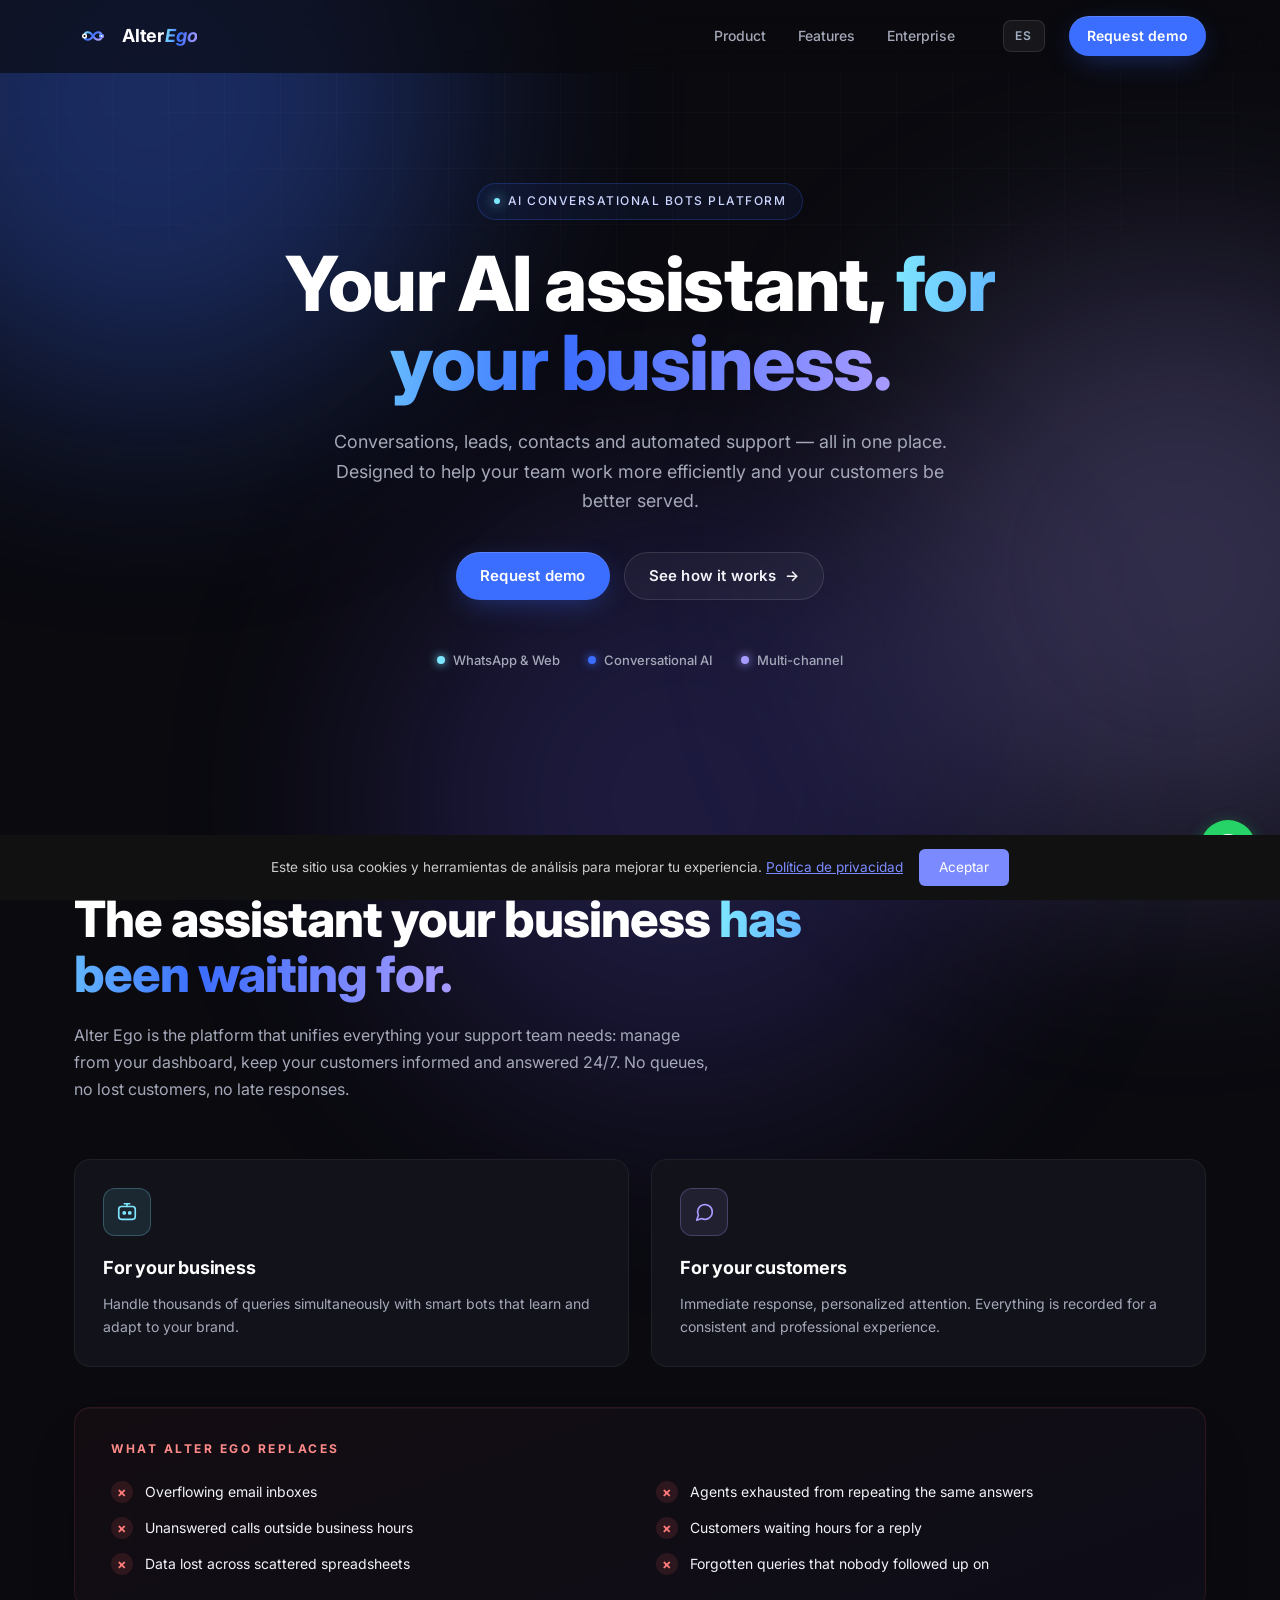
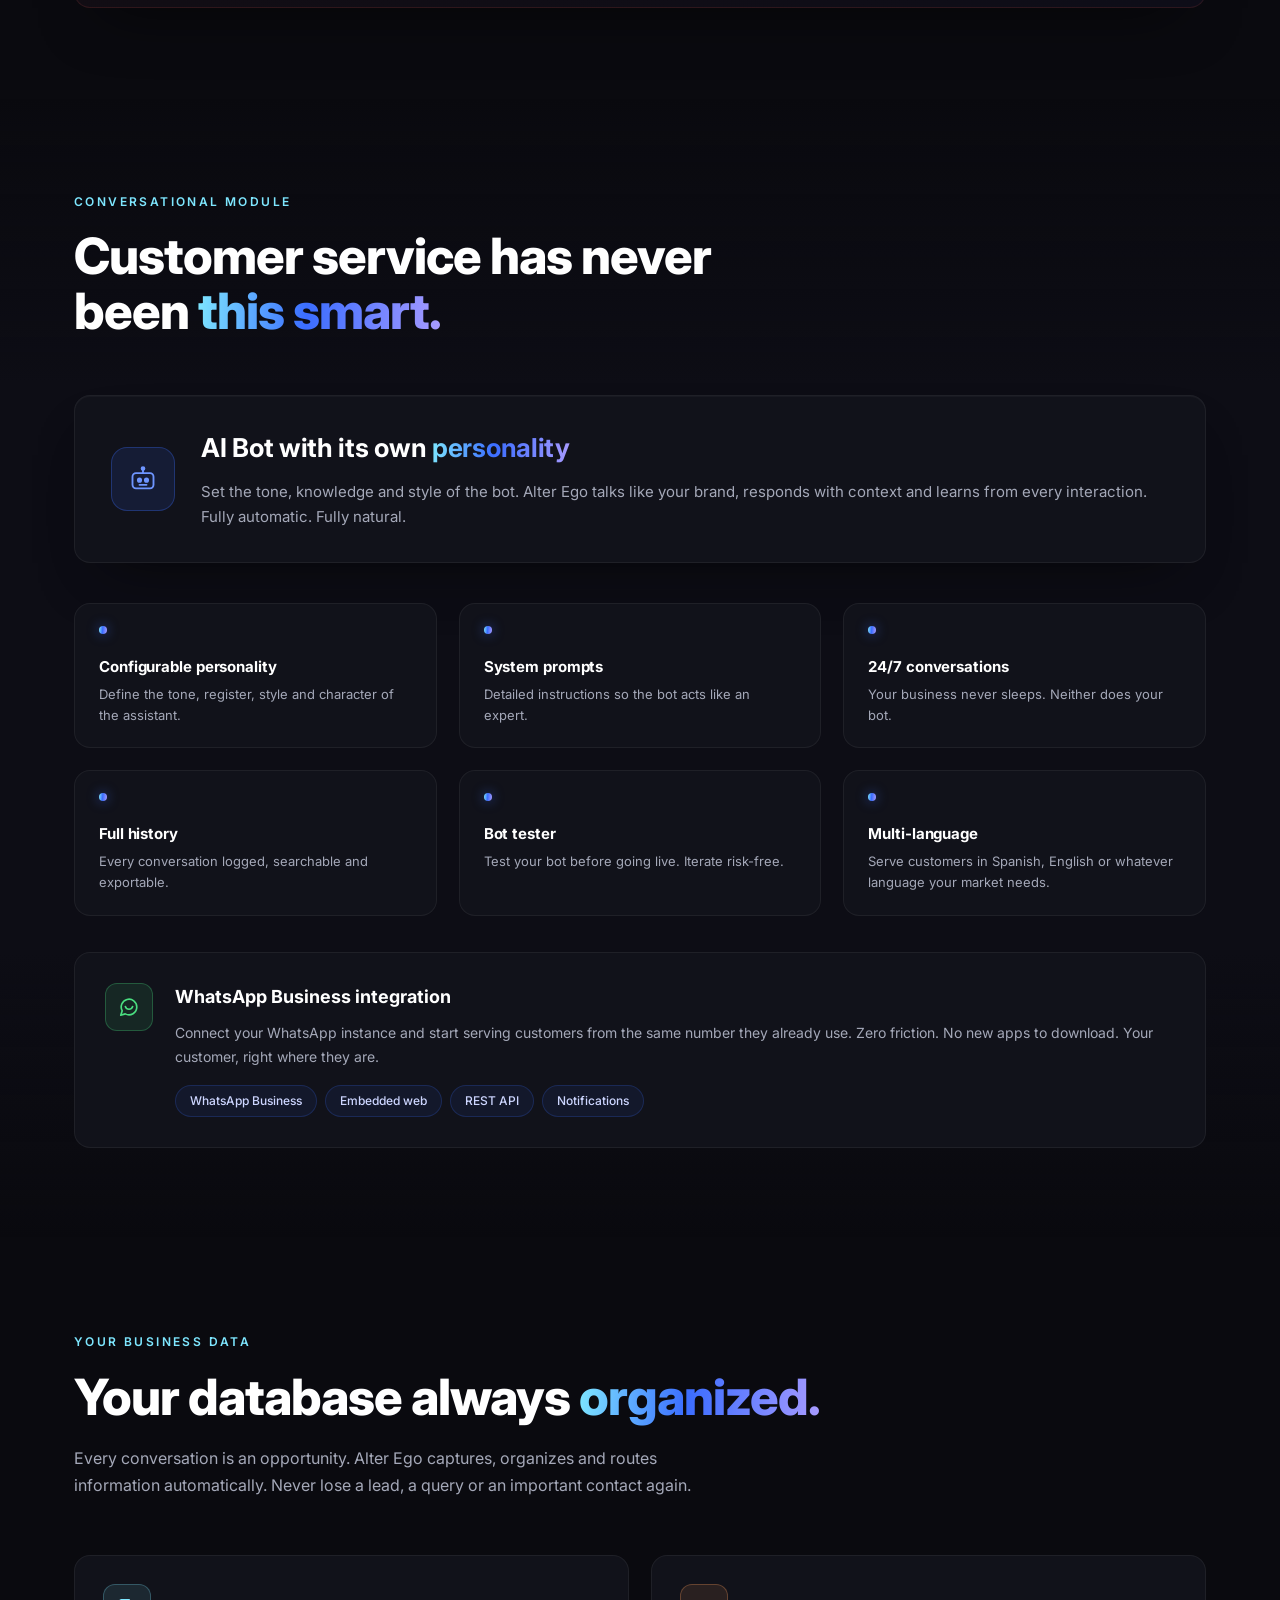
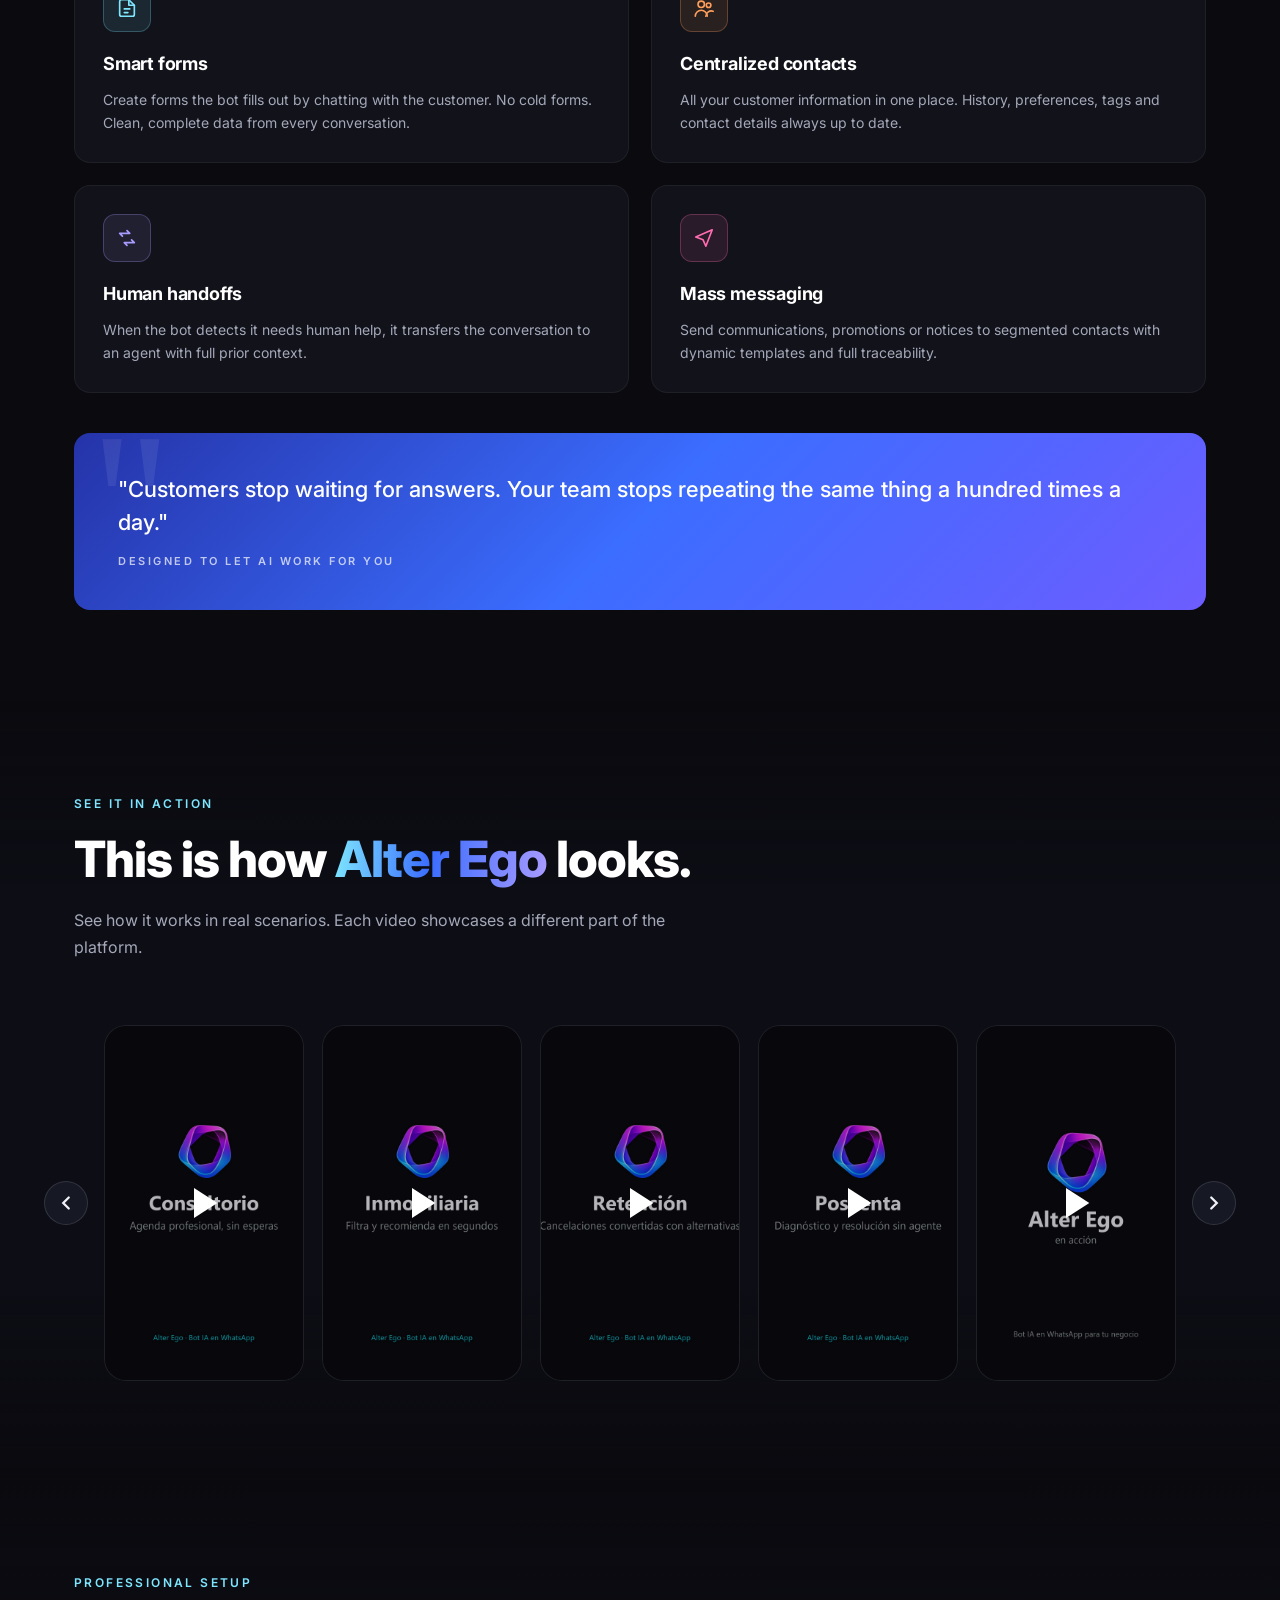
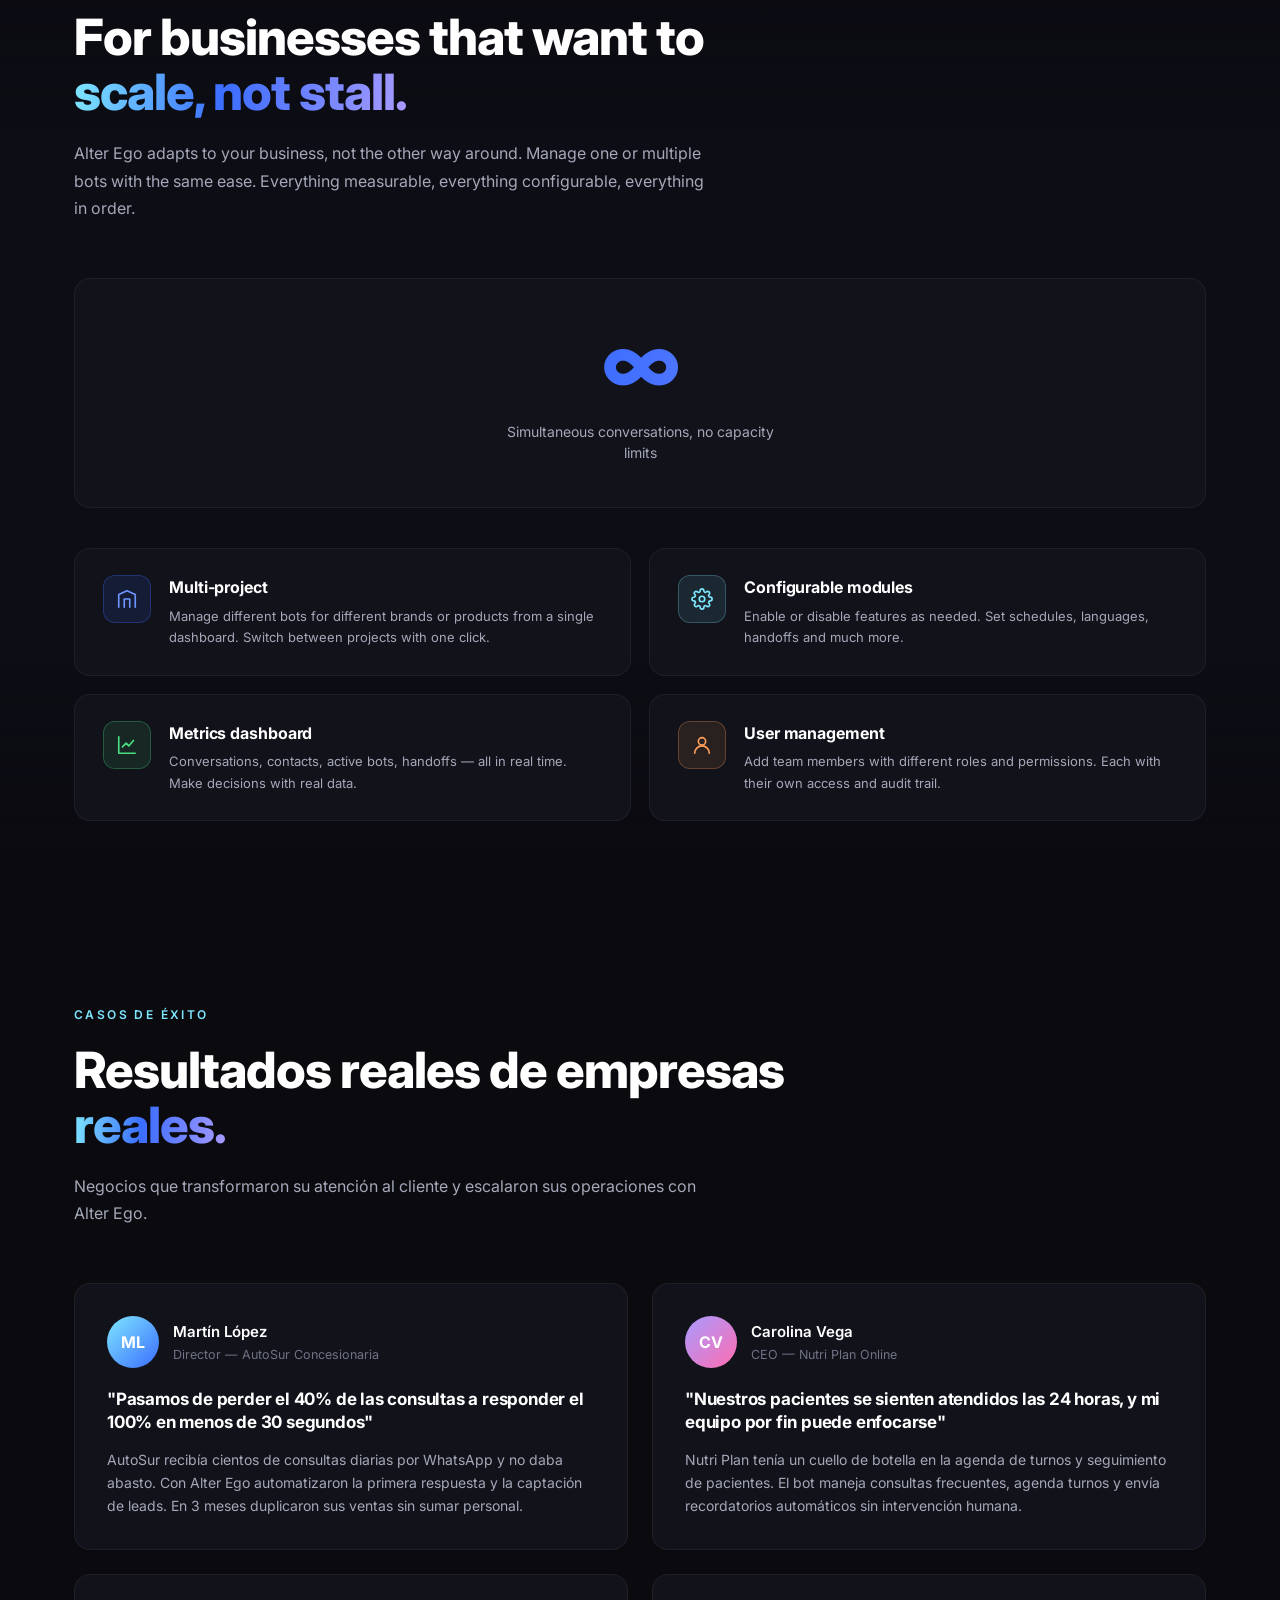
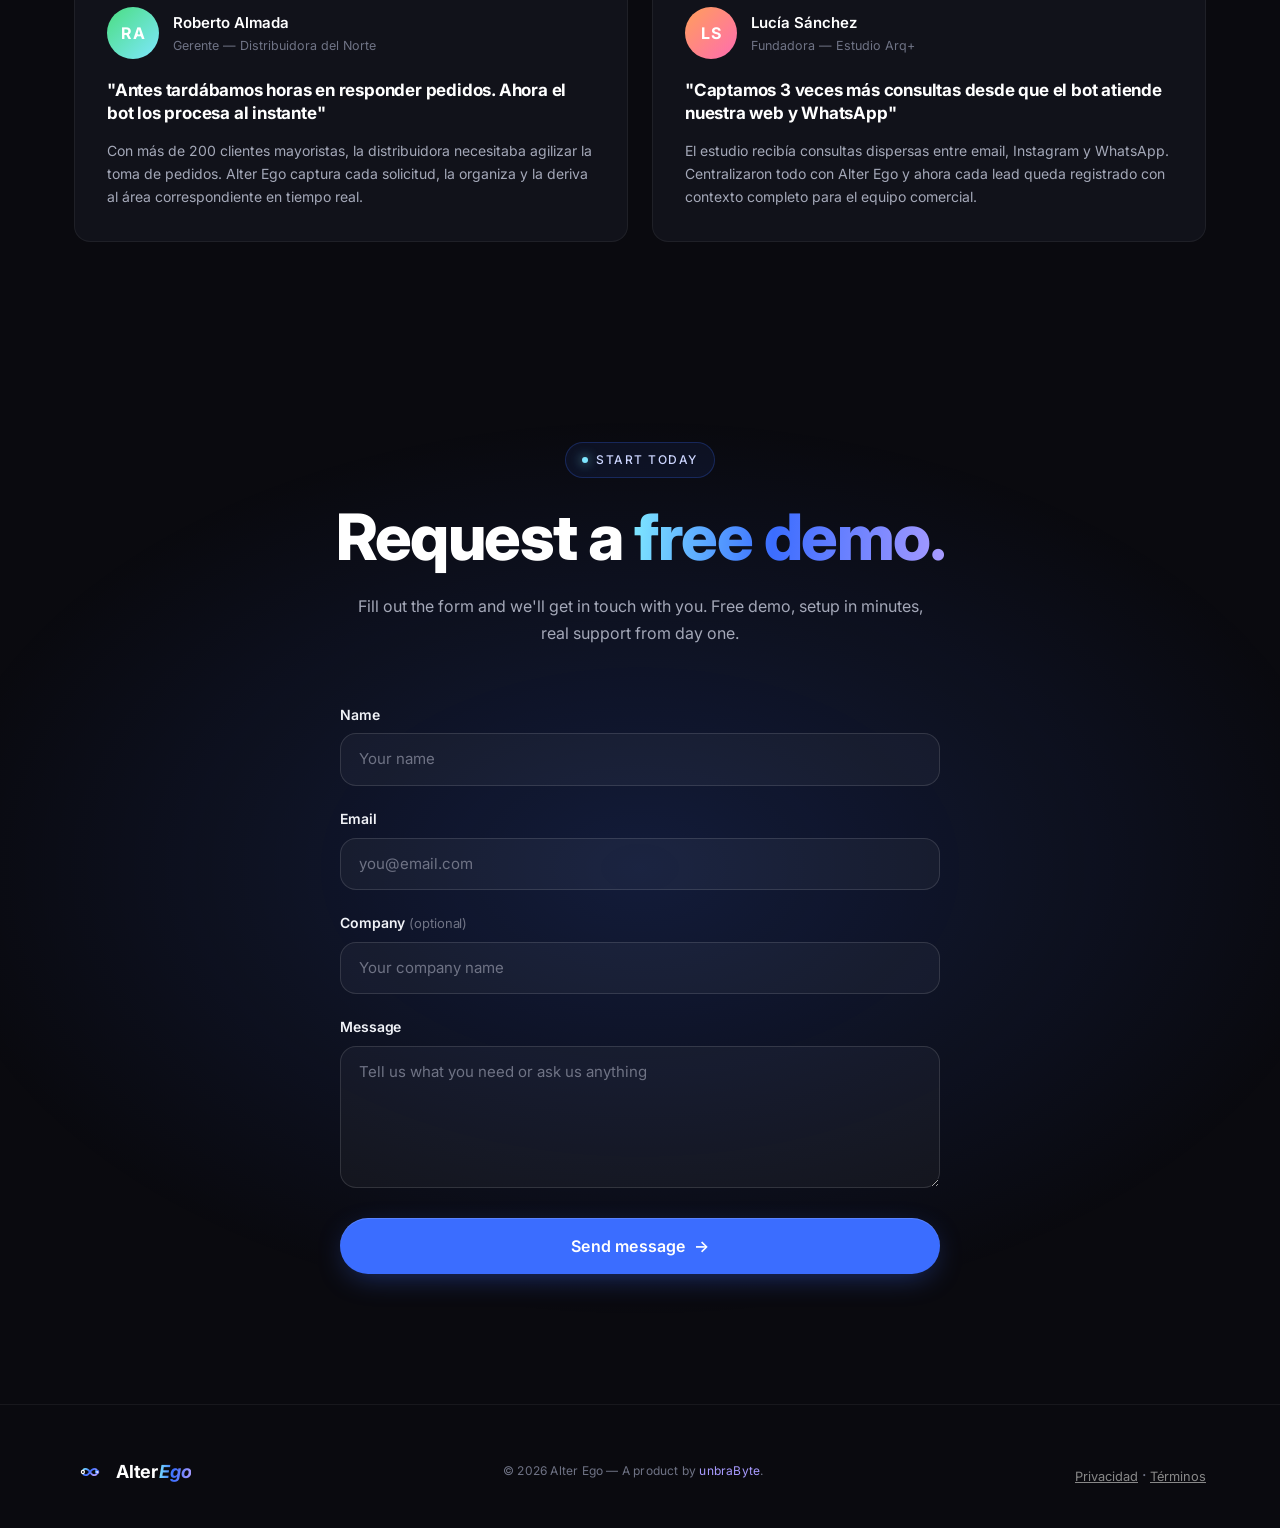
==== commit 0c8a9640: "feat: add success cases section with 2x2 testimonial grid" ====
--- a/index.html
+++ b/index.html
@@ -21,22 +21,24 @@
 
     <link rel="preconnect" href="https://fonts.googleapis.com" />
     <link rel="preconnect" href="https://fonts.gstatic.com" crossorigin />
-    <link href="https://fonts.googleapis.com/css2?family=Inter:wght@300;400;500;600;700;800;900&display=swap" rel="stylesheet" />
+    <link href="https://fonts.googleapis.com/css2?family=Inter:wght@400;500;600;700&display=swap" rel="stylesheet" />
 
     <link rel="stylesheet" href="assets/styles.css" />
 
     <!-- Meta Pixel Code -->
     <script>
-    !function(f,b,e,v,n,t,s)
-    {if(f.fbq)return;n=f.fbq=function(){n.callMethod?
-    n.callMethod.apply(n,arguments):n.queue.push(arguments)};
-    if(!f._fbq)f._fbq=n;n.push=n;n.loaded=!0;n.version='2.0';
-    n.queue=[];t=b.createElement(e);t.async=!0;
-    t.src=v;s=b.getElementsByTagName(e)[0];
-    s.parentNode.insertBefore(t,s)}(window, document,'script',
-    'https://connect.facebook.net/en_US/fbevents.js');
-    fbq('init', '1010208208271132');
-    fbq('track', 'PageView');
+    window.addEventListener('load', function() {
+      !function(f,b,e,v,n,t,s)
+      {if(f.fbq)return;n=f.fbq=function(){n.callMethod?
+      n.callMethod.apply(n,arguments):n.queue.push(arguments)};
+      if(!f._fbq)f._fbq=n;n.push=n;n.loaded=!0;n.version='2.0';
+      n.queue=[];t=b.createElement(e);t.async=!0;
+      t.src=v;s=b.getElementsByTagName(e)[0];
+      s.parentNode.insertBefore(t,s)}(window, document,'script',
+      'https://connect.facebook.net/en_US/fbevents.js');
+      fbq('init', '1010208208271132');
+      fbq('track', 'PageView');
+    });
     </script>
     <noscript><img height="1" width="1" style="display:none"
     src="https://www.facebook.com/tr?id=1010208208271132&ev=PageView&noscript=1"
@@ -398,23 +400,23 @@
 
         <div class="video-carousel-track" id="videoTrack">
             <div class="video-card" data-index="0">
-                <video src="assets/videos/demo-1.mp4" poster="assets/videos/poster-1.jpg" playsinline muted loop preload="metadata"></video>
+                <video src="assets/videos/demo-1.mp4" poster="assets/videos/poster-1.jpg" playsinline muted loop preload="none"></video>
                 <div class="video-play-btn"><svg width="40" height="40" viewBox="0 0 24 24" fill="currentColor"><polygon points="6,3 20,12 6,21"/></svg></div>
             </div>
             <div class="video-card" data-index="1">
-                <video src="assets/videos/demo-2.mp4" poster="assets/videos/poster-2.jpg" playsinline muted loop preload="metadata"></video>
+                <video src="assets/videos/demo-2.mp4" poster="assets/videos/poster-2.jpg" playsinline muted loop preload="none"></video>
                 <div class="video-play-btn"><svg width="40" height="40" viewBox="0 0 24 24" fill="currentColor"><polygon points="6,3 20,12 6,21"/></svg></div>
             </div>
             <div class="video-card" data-index="2">
-                <video src="assets/videos/demo-3.mp4" poster="assets/videos/poster-3.jpg" playsinline muted loop preload="metadata"></video>
+                <video src="assets/videos/demo-3.mp4" poster="assets/videos/poster-3.jpg" playsinline muted loop preload="none"></video>
                 <div class="video-play-btn"><svg width="40" height="40" viewBox="0 0 24 24" fill="currentColor"><polygon points="6,3 20,12 6,21"/></svg></div>
             </div>
             <div class="video-card" data-index="3">
-                <video src="assets/videos/demo-4.mp4" poster="assets/videos/poster-4.jpg" playsinline muted loop preload="metadata"></video>
+                <video src="assets/videos/demo-4.mp4" poster="assets/videos/poster-4.jpg" playsinline muted loop preload="none"></video>
                 <div class="video-play-btn"><svg width="40" height="40" viewBox="0 0 24 24" fill="currentColor"><polygon points="6,3 20,12 6,21"/></svg></div>
             </div>
             <div class="video-card" data-index="4">
-                <video src="assets/videos/demo-5.mp4" poster="assets/videos/poster-5.jpg" playsinline muted loop preload="metadata"></video>
+                <video src="assets/videos/demo-5.mp4" poster="assets/videos/poster-5.jpg" playsinline muted loop preload="none"></video>
                 <div class="video-play-btn"><svg width="40" height="40" viewBox="0 0 24 24" fill="currentColor"><polygon points="6,3 20,12 6,21"/></svg></div>
             </div>
         </div>
@@ -434,7 +436,7 @@
             <button class="video-popup-nav video-popup-prev" id="popupPrev" aria-label="Anterior">
                 <svg width="28" height="28" viewBox="0 0 24 24" fill="none" stroke="currentColor" stroke-width="2.5" stroke-linecap="round"><path d="M15 18l-6-6 6-6"/></svg>
             </button>
-            <video class="video-popup-player" id="popupVideo" playsinline loop preload="metadata"></video>
+            <video class="video-popup-player" id="popupVideo" playsinline loop preload="none"></video>
             <button class="video-popup-nav video-popup-next" id="popupNext" aria-label="Siguiente">
                 <svg width="28" height="28" viewBox="0 0 24 24" fill="none" stroke="currentColor" stroke-width="2.5" stroke-linecap="round"><path d="M9 18l6-6-6-6"/></svg>
             </button>
@@ -512,6 +514,96 @@
                     <h3 data-i18n="empresas.feat4.title">Gestión de usuarios</h3>
                     <p data-i18n="empresas.feat4.text">Sumá miembros de tu equipo con distintos roles y permisos. Cada uno con su propio acceso y trazabilidad.</p>
                 </div>
+            </article>
+        </div>
+    </div>
+</section>
+
+<!-- ============== CASOS DE ÉXITO ============== -->
+<section class="section" id="casos">
+    <div class="container">
+        <header class="section-head">
+            <span class="kicker">Casos de éxito</span>
+            <h2 class="section-title">
+                Resultados reales de empresas
+                <span class="grad-text">reales.</span>
+            </h2>
+            <p class="section-sub">
+                Negocios que transformaron su atención al cliente y escalaron sus operaciones con Alter Ego.
+            </p>
+        </header>
+
+        <div class="grid grid-2 casos-grid">
+            <article class="card card-hover caso-card">
+                <div class="caso-header">
+                    <div class="caso-avatar" style="background: linear-gradient(135deg, var(--cyan), var(--blue));">
+                        <span>ML</span>
+                    </div>
+                    <div class="caso-person">
+                        <strong>Martín López</strong>
+                        <span>Director — AutoSur Concesionaria</span>
+                    </div>
+                </div>
+                <blockquote class="caso-quote">
+                    "Pasamos de perder el 40% de las consultas a responder el 100% en menos de 30 segundos"
+                </blockquote>
+                <p class="caso-text">
+                    AutoSur recibía cientos de consultas diarias por WhatsApp y no daba abasto. Con Alter Ego automatizaron la primera respuesta y la captación de leads. En 3 meses duplicaron sus ventas sin sumar personal.
+                </p>
+            </article>
+
+            <article class="card card-hover caso-card">
+                <div class="caso-header">
+                    <div class="caso-avatar" style="background: linear-gradient(135deg, var(--violet), var(--pink));">
+                        <span>CV</span>
+                    </div>
+                    <div class="caso-person">
+                        <strong>Carolina Vega</strong>
+                        <span>CEO — Nutri Plan Online</span>
+                    </div>
+                </div>
+                <blockquote class="caso-quote">
+                    "Nuestros pacientes se sienten atendidos las 24 horas, y mi equipo por fin puede enfocarse"
+                </blockquote>
+                <p class="caso-text">
+                    Nutri Plan tenía un cuello de botella en la agenda de turnos y seguimiento de pacientes. El bot maneja consultas frecuentes, agenda turnos y envía recordatorios automáticos sin intervención humana.
+                </p>
+            </article>
+
+            <article class="card card-hover caso-card">
+                <div class="caso-header">
+                    <div class="caso-avatar" style="background: linear-gradient(135deg, var(--green), var(--cyan));">
+                        <span>RA</span>
+                    </div>
+                    <div class="caso-person">
+                        <strong>Roberto Almada</strong>
+                        <span>Gerente — Distribuidora del Norte</span>
+                    </div>
+                </div>
+                <blockquote class="caso-quote">
+                    "Antes tardábamos horas en responder pedidos. Ahora el bot los procesa al instante"
+                </blockquote>
+                <p class="caso-text">
+                    Con más de 200 clientes mayoristas, la distribuidora necesitaba agilizar la toma de pedidos. Alter Ego captura cada solicitud, la organiza y la deriva al área correspondiente en tiempo real.
+                </p>
+            </article>
+
+            <article class="card card-hover caso-card">
+                <div class="caso-header">
+                    <div class="caso-avatar" style="background: linear-gradient(135deg, var(--orange), var(--pink));">
+                        <span>LS</span>
+                    </div>
+                    <div class="caso-person">
+                        <strong>Lucía Sánchez</strong>
+                        <span>Fundadora — Estudio Arq+</span>
+                    </div>
+                </div>
+                <blockquote class="caso-quote">
+                    "Captamos 3 veces más consultas desde que el bot atiende nuestra web y WhatsApp"
+                </blockquote>
+                <p class="caso-text">
+                    El estudio recibía consultas dispersas entre email, Instagram y WhatsApp. Centralizaron todo con Alter Ego y ahora cada lead queda registrado con contexto completo para el equipo comercial.
+                </p>
             </article>
         </div>
     </div>
@@ -614,8 +706,8 @@
     </div>
 </footer>
 
-<script src="assets/i18n.js"></script>
-<script src="assets/script.js"></script>
+<script defer src="assets/i18n.js"></script>
+<script defer src="assets/script.js"></script>
 <!-- WhatsApp Floating Button -->
 <a id="whatsappBtn" href="https://wa.me/59899028390?text=Hola%20quiero%20info%20de%20Alter%20Ego" target="_blank" rel="noopener" aria-label="Escribinos por WhatsApp" style="position:fixed;bottom:24px;right:24px;z-index:9999;display:flex;align-items:center;text-decoration:none;">
   <span style="width:56px;height:56px;background:#25D366;border-radius:50%;display:flex;align-items:center;justify-content:center;box-shadow:0 4px 16px rgba(37,211,102,0.4);">
--- a/assets/styles.css
+++ b/assets/styles.css
@@ -908,6 +908,70 @@
     font-size: 13px;
     color: var(--text-mute);
     line-height: 1.65;
+}
+
+/* =========================================================
+   CASOS DE ÉXITO
+   ========================================================= */
+.casos-grid { gap: 24px; }
+
+.caso-card {
+    display: flex;
+    flex-direction: column;
+    gap: 0;
+    padding: 32px;
+}
+
+.caso-header {
+    display: flex;
+    align-items: center;
+    gap: 14px;
+    margin-bottom: 20px;
+}
+
+.caso-avatar {
+    width: 52px;
+    height: 52px;
+    border-radius: 50%;
+    display: flex;
+    align-items: center;
+    justify-content: center;
+    flex-shrink: 0;
+    font-size: 16px;
+    font-weight: 700;
+    color: #fff;
+    letter-spacing: 0.5px;
+}
+
+.caso-person {
+    display: flex;
+    flex-direction: column;
+    gap: 2px;
+}
+.caso-person strong {
+    font-size: 15px;
+    color: #fff;
+    font-weight: 600;
+}
+.caso-person span {
+    font-size: 12.5px;
+    color: var(--text-dim);
+}
+
+.caso-quote {
+    font-size: 17px;
+    font-weight: 700;
+    color: #fff;
+    line-height: 1.35;
+    margin-bottom: 14px;
+    letter-spacing: -0.2px;
+    position: relative;
+}
+
+.caso-text {
+    font-size: 13.5px;
+    color: var(--text-mute);
+    line-height: 1.7;
 }
 
 /* =========================================================
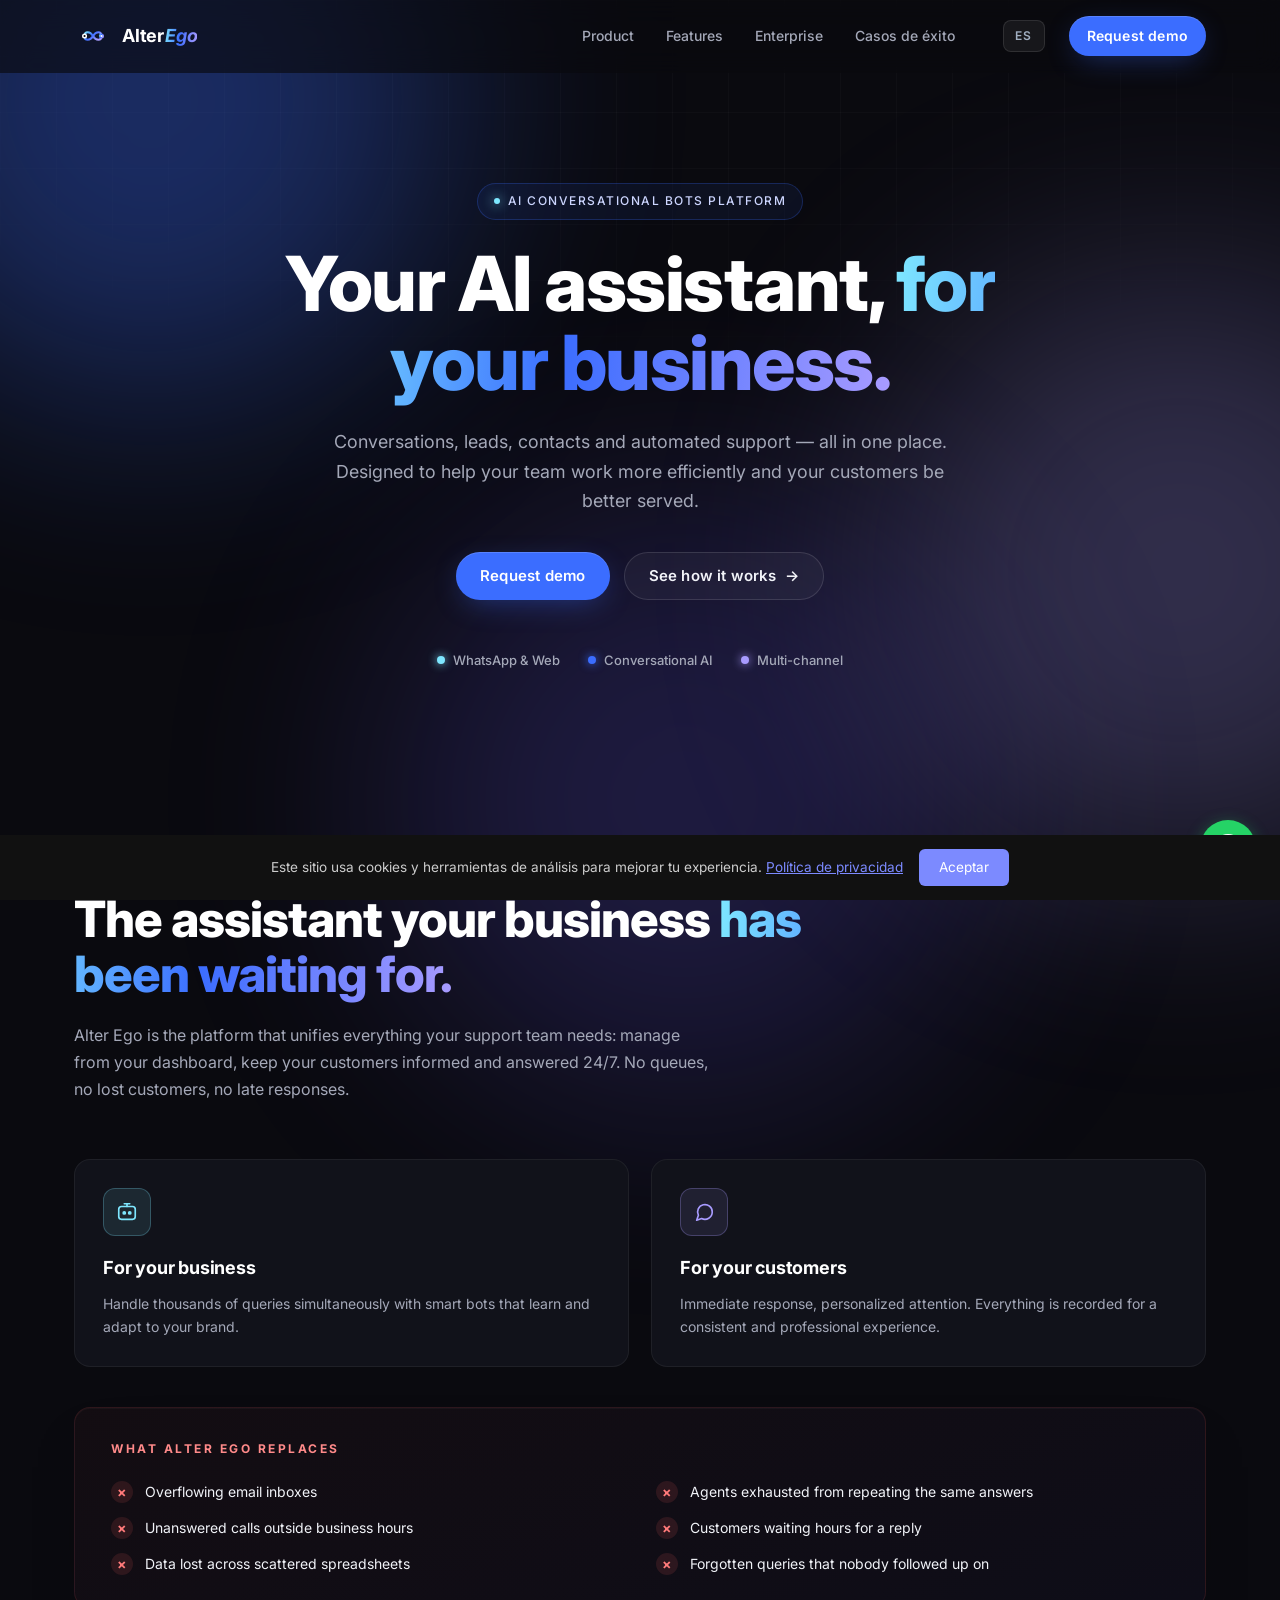
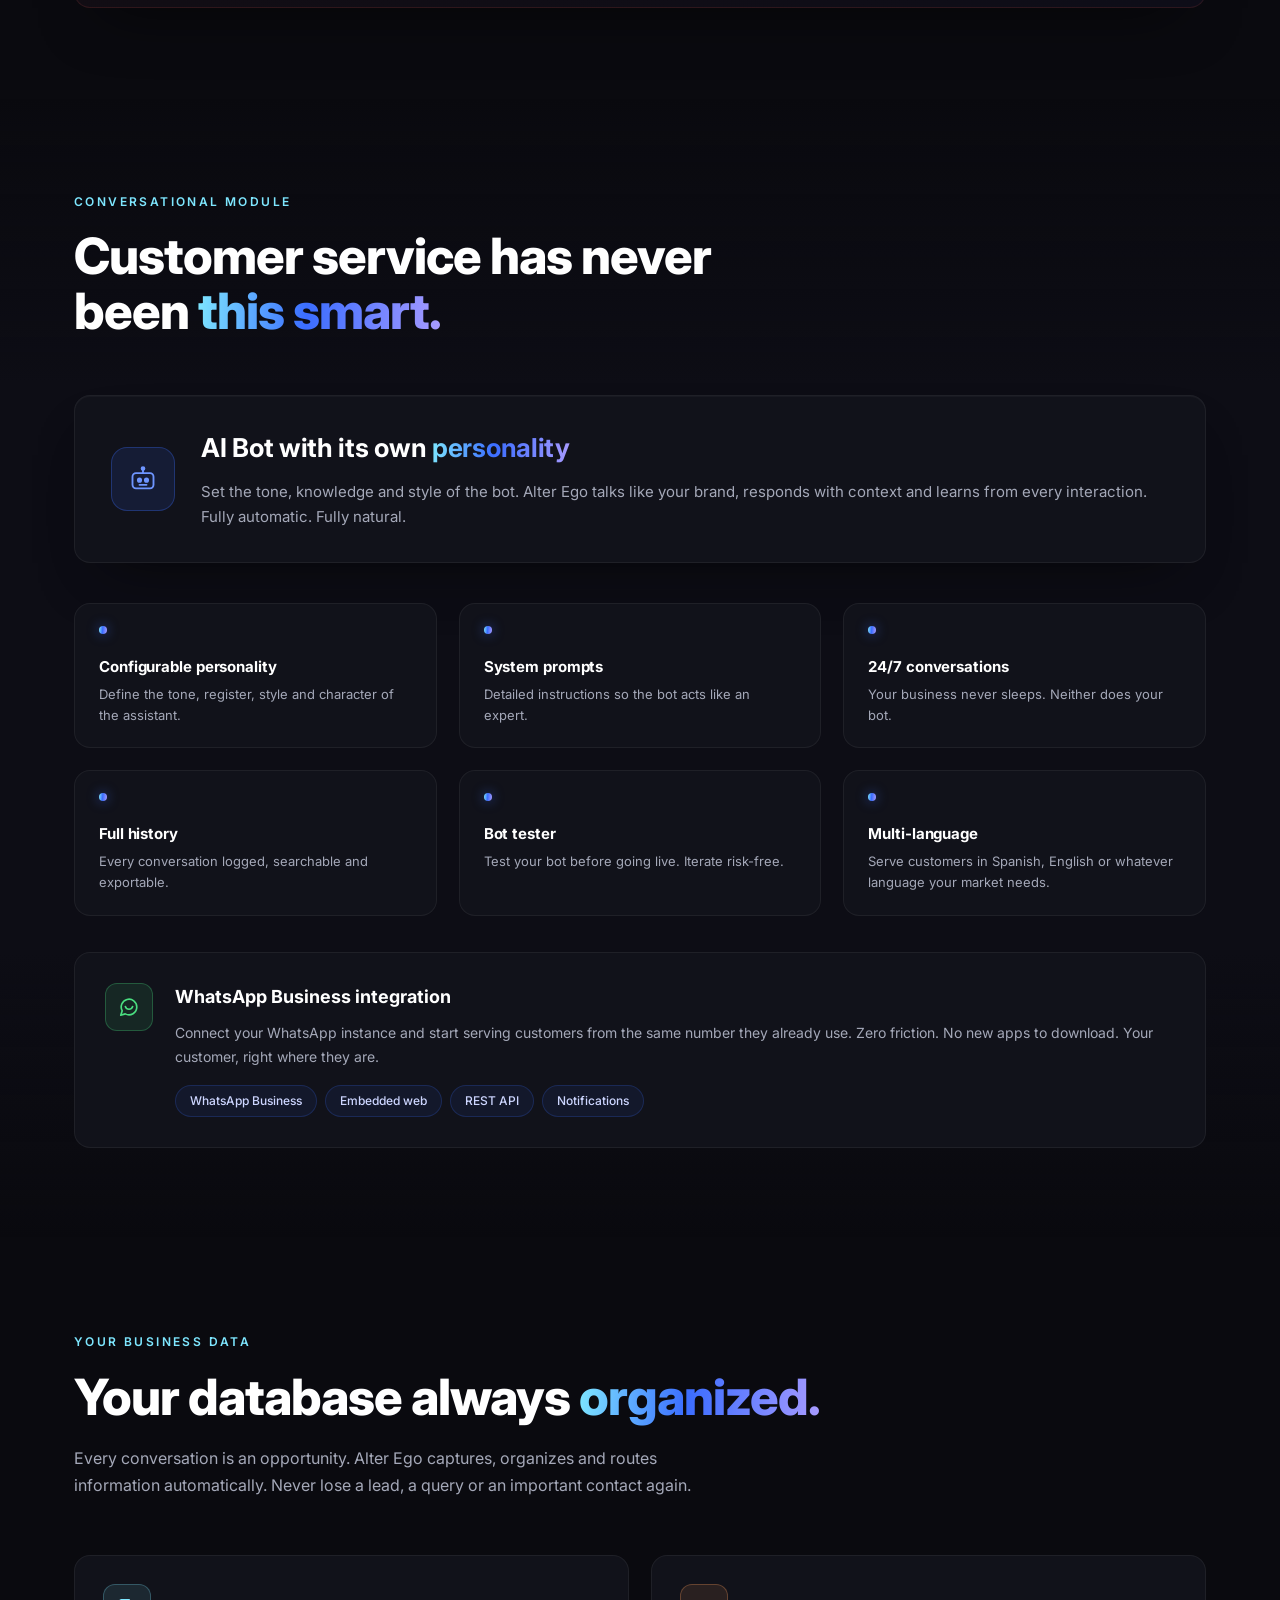
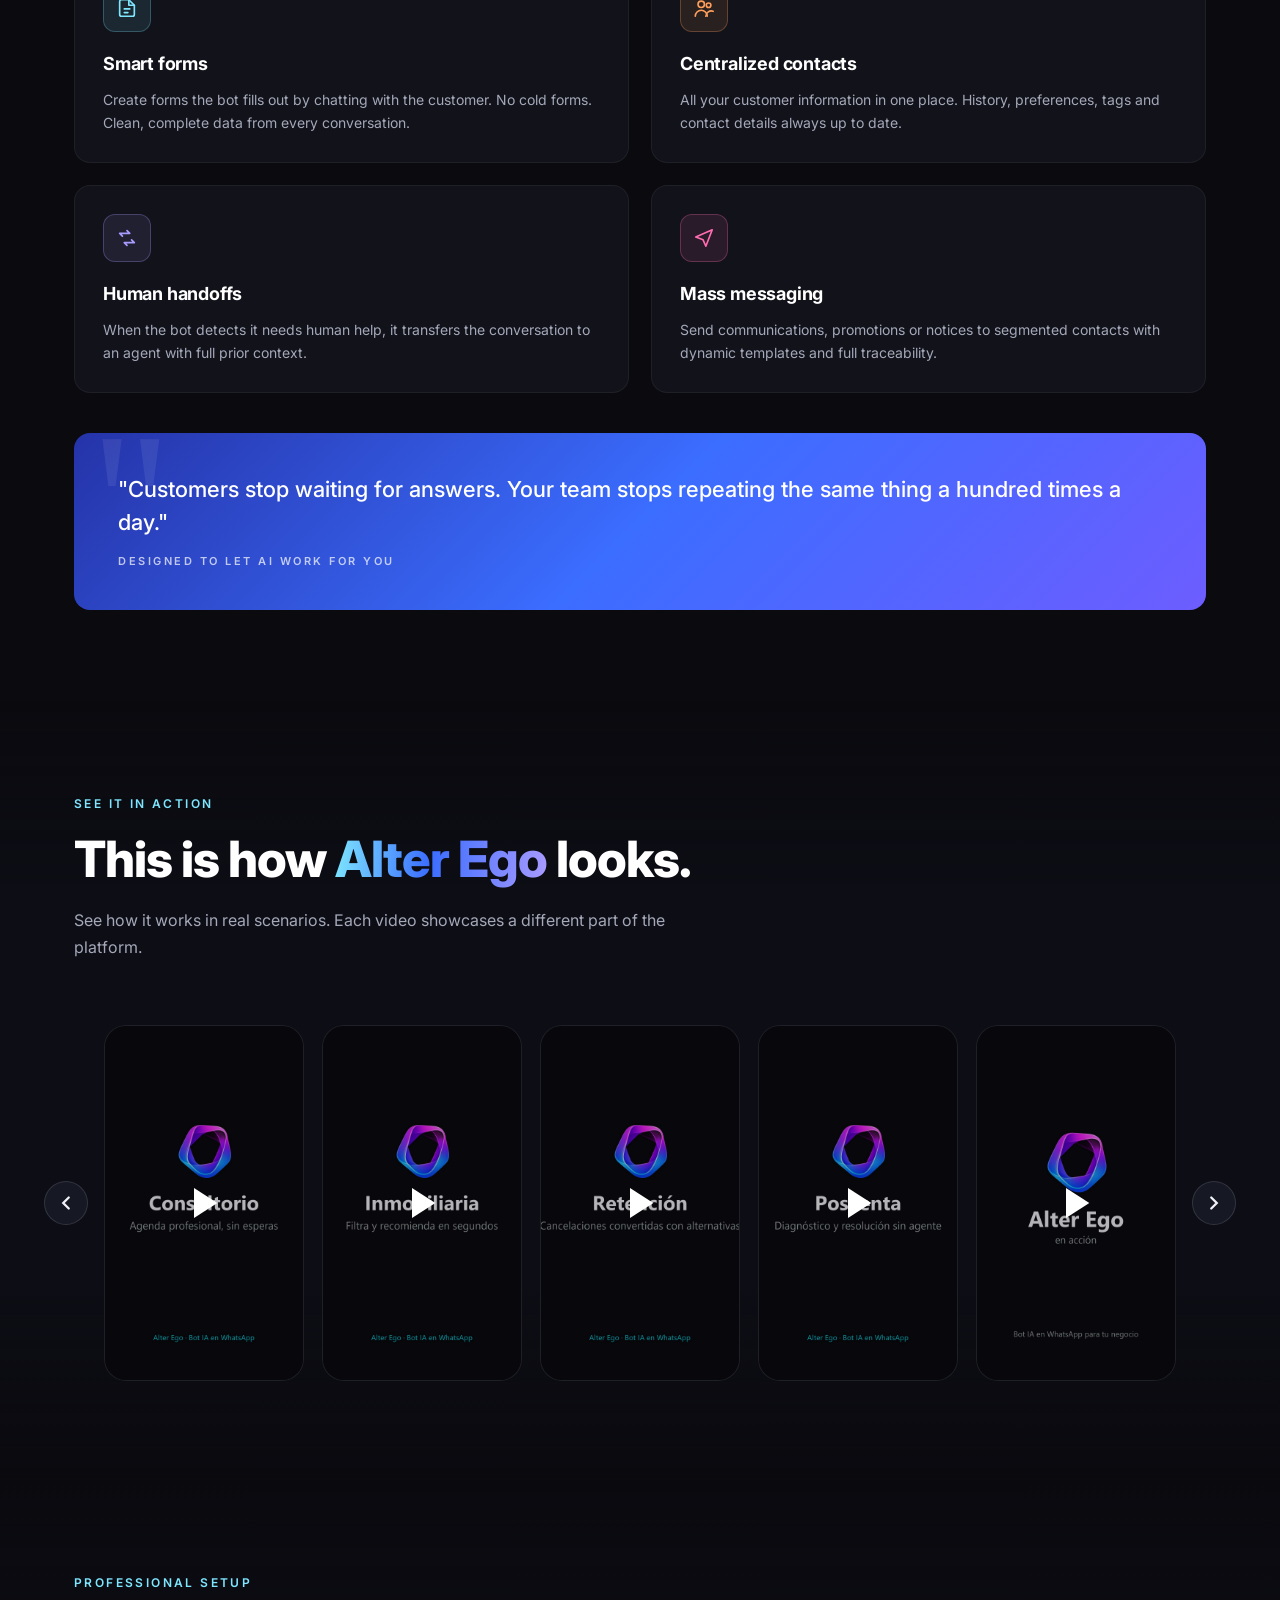
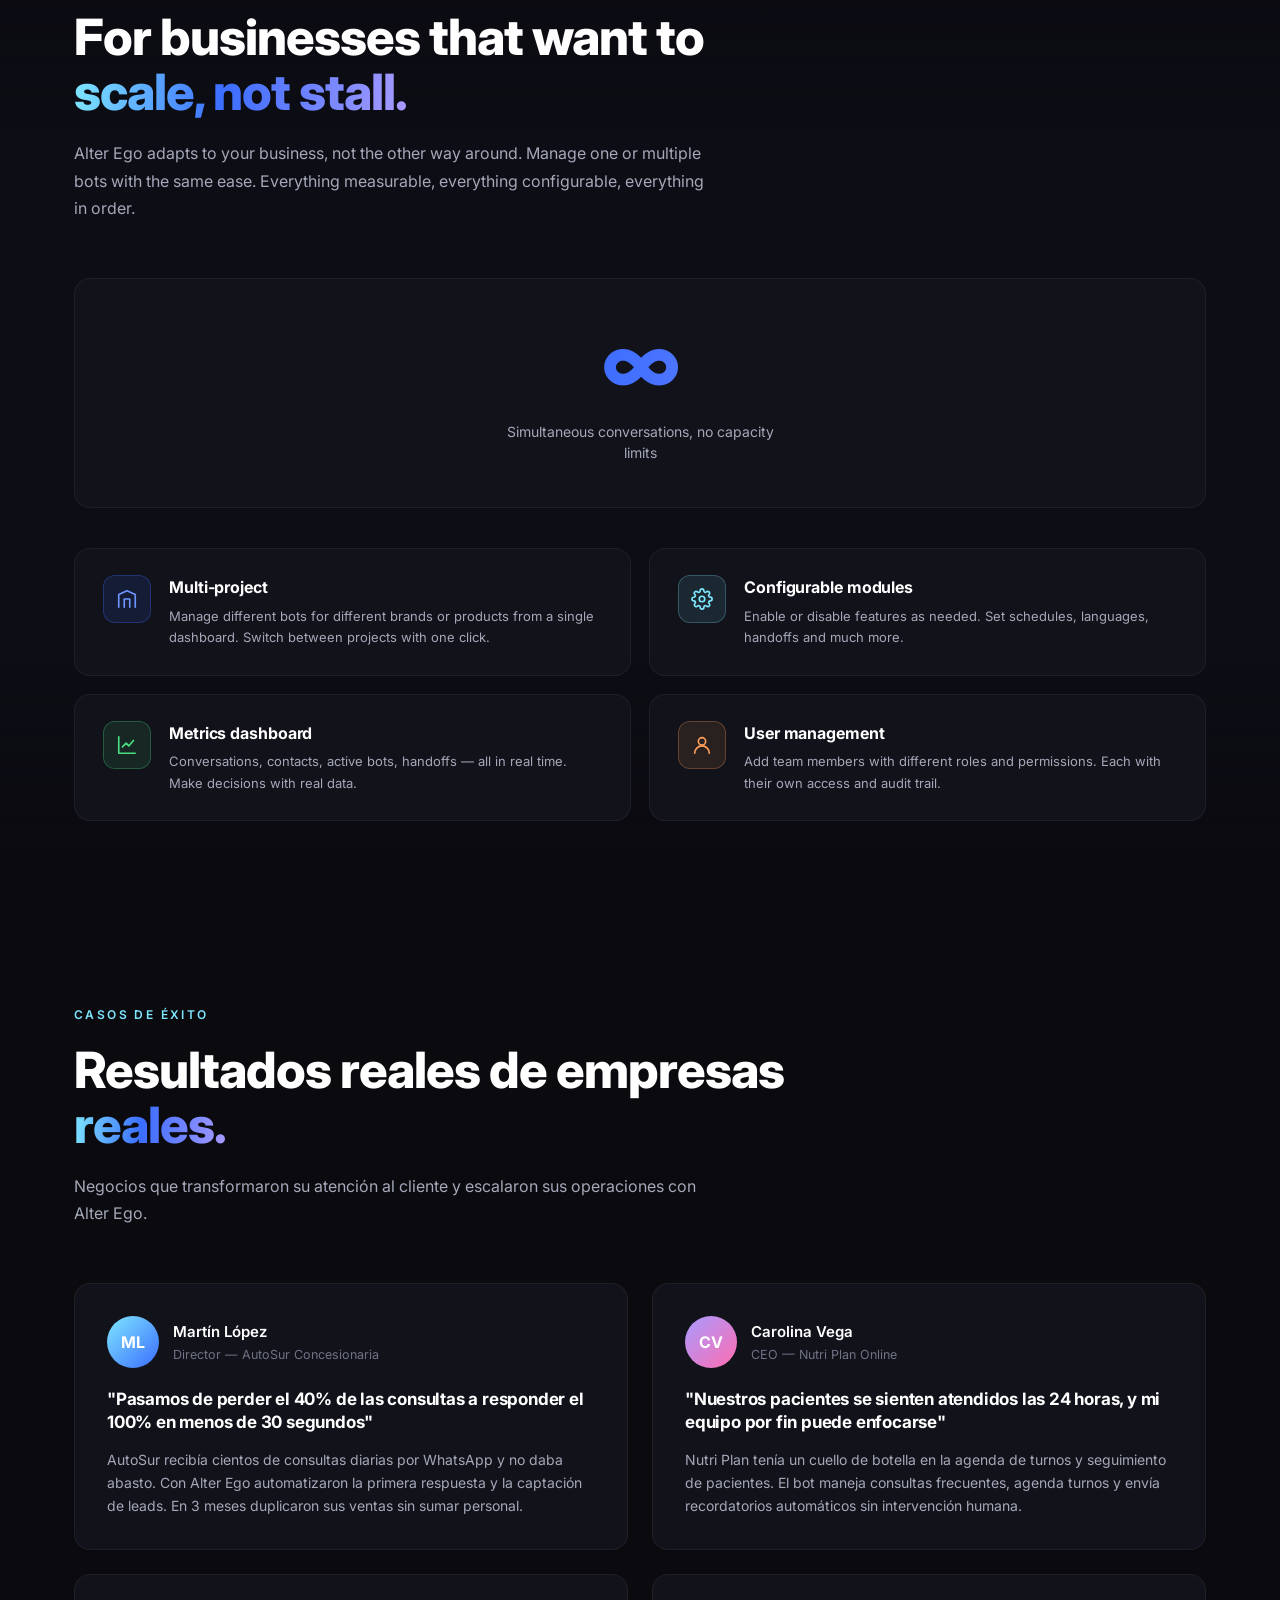
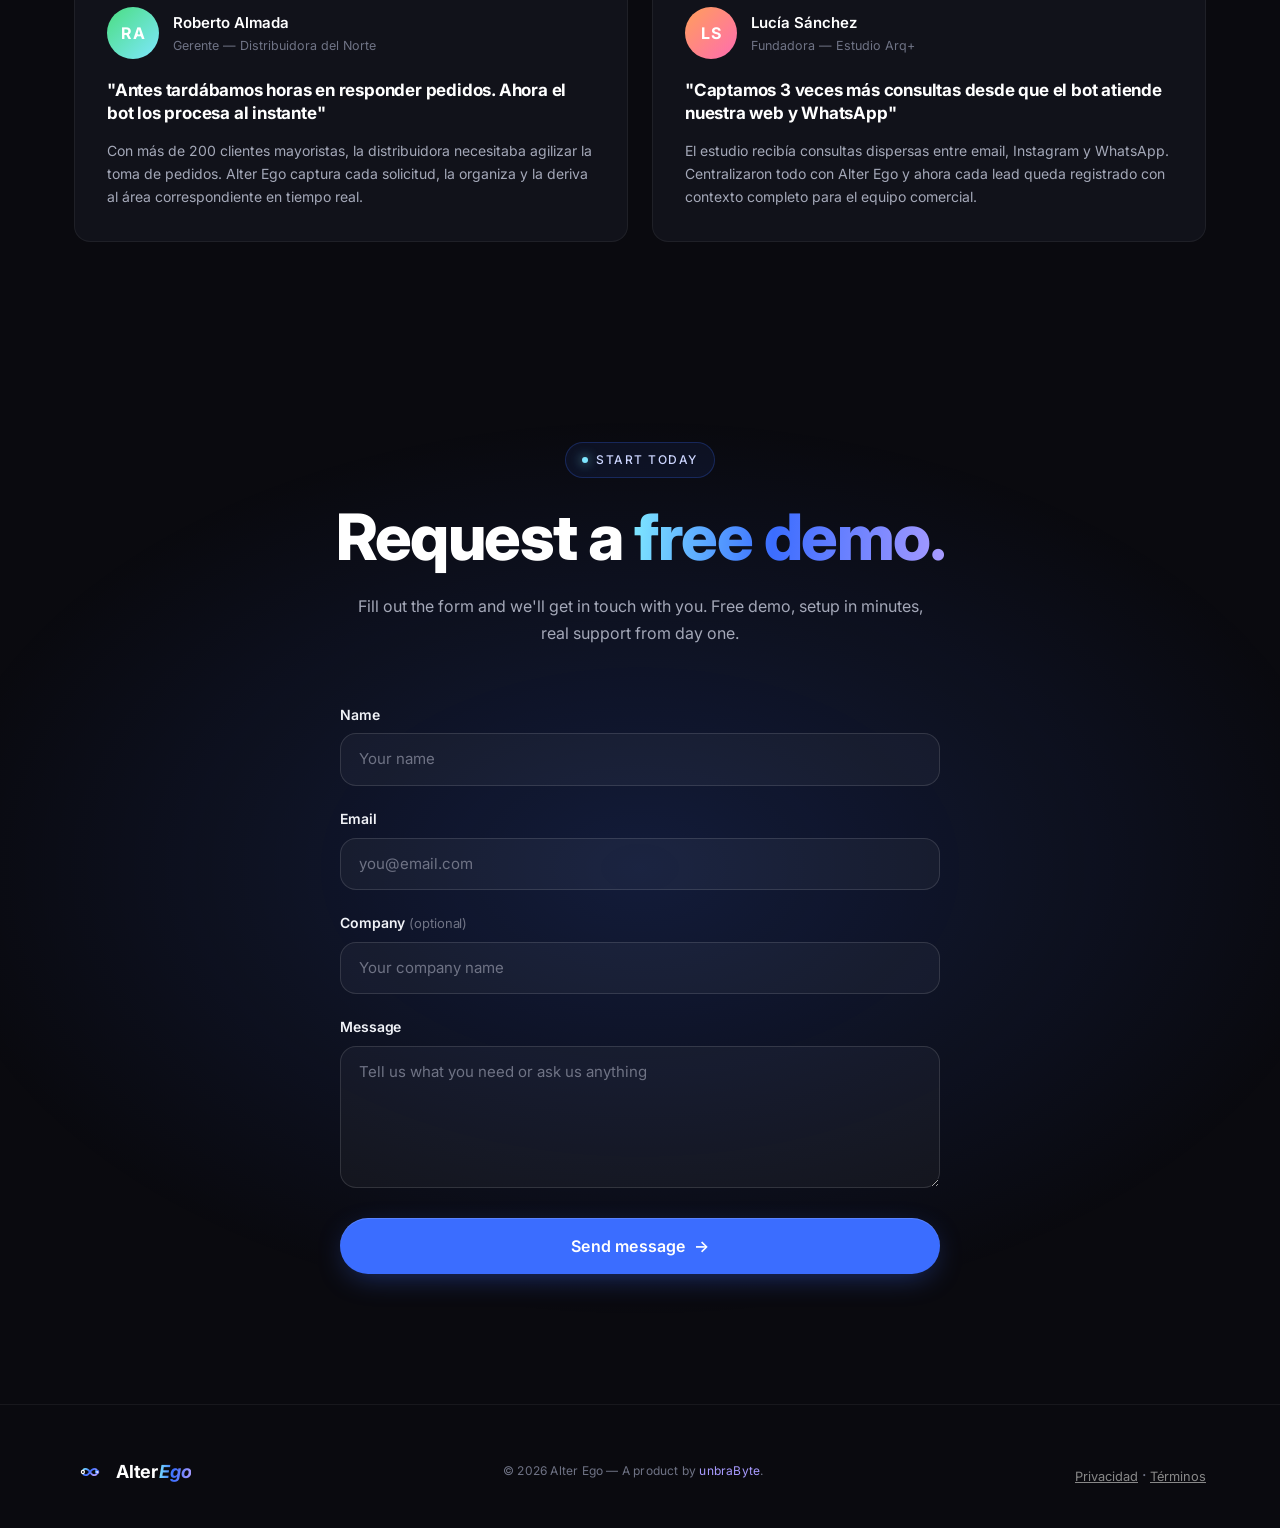
==== commit 9280d932: "feat: add Casos de éxito link to navbar" ====
--- a/index.html
+++ b/index.html
@@ -120,6 +120,7 @@
             <a href="#producto" data-i18n="nav.product">Producto</a>
             <a href="#funciones" data-i18n="nav.features">Funciones</a>
             <a href="#empresas" data-i18n="nav.enterprise">Empresas</a>
+            <a href="#casos">Casos de éxito</a>
             <a class="btn btn-primary btn-sm nav-mobile-cta" href="#contacto" data-i18n="nav.demo">Solicitar demo</a>
         </nav>
 
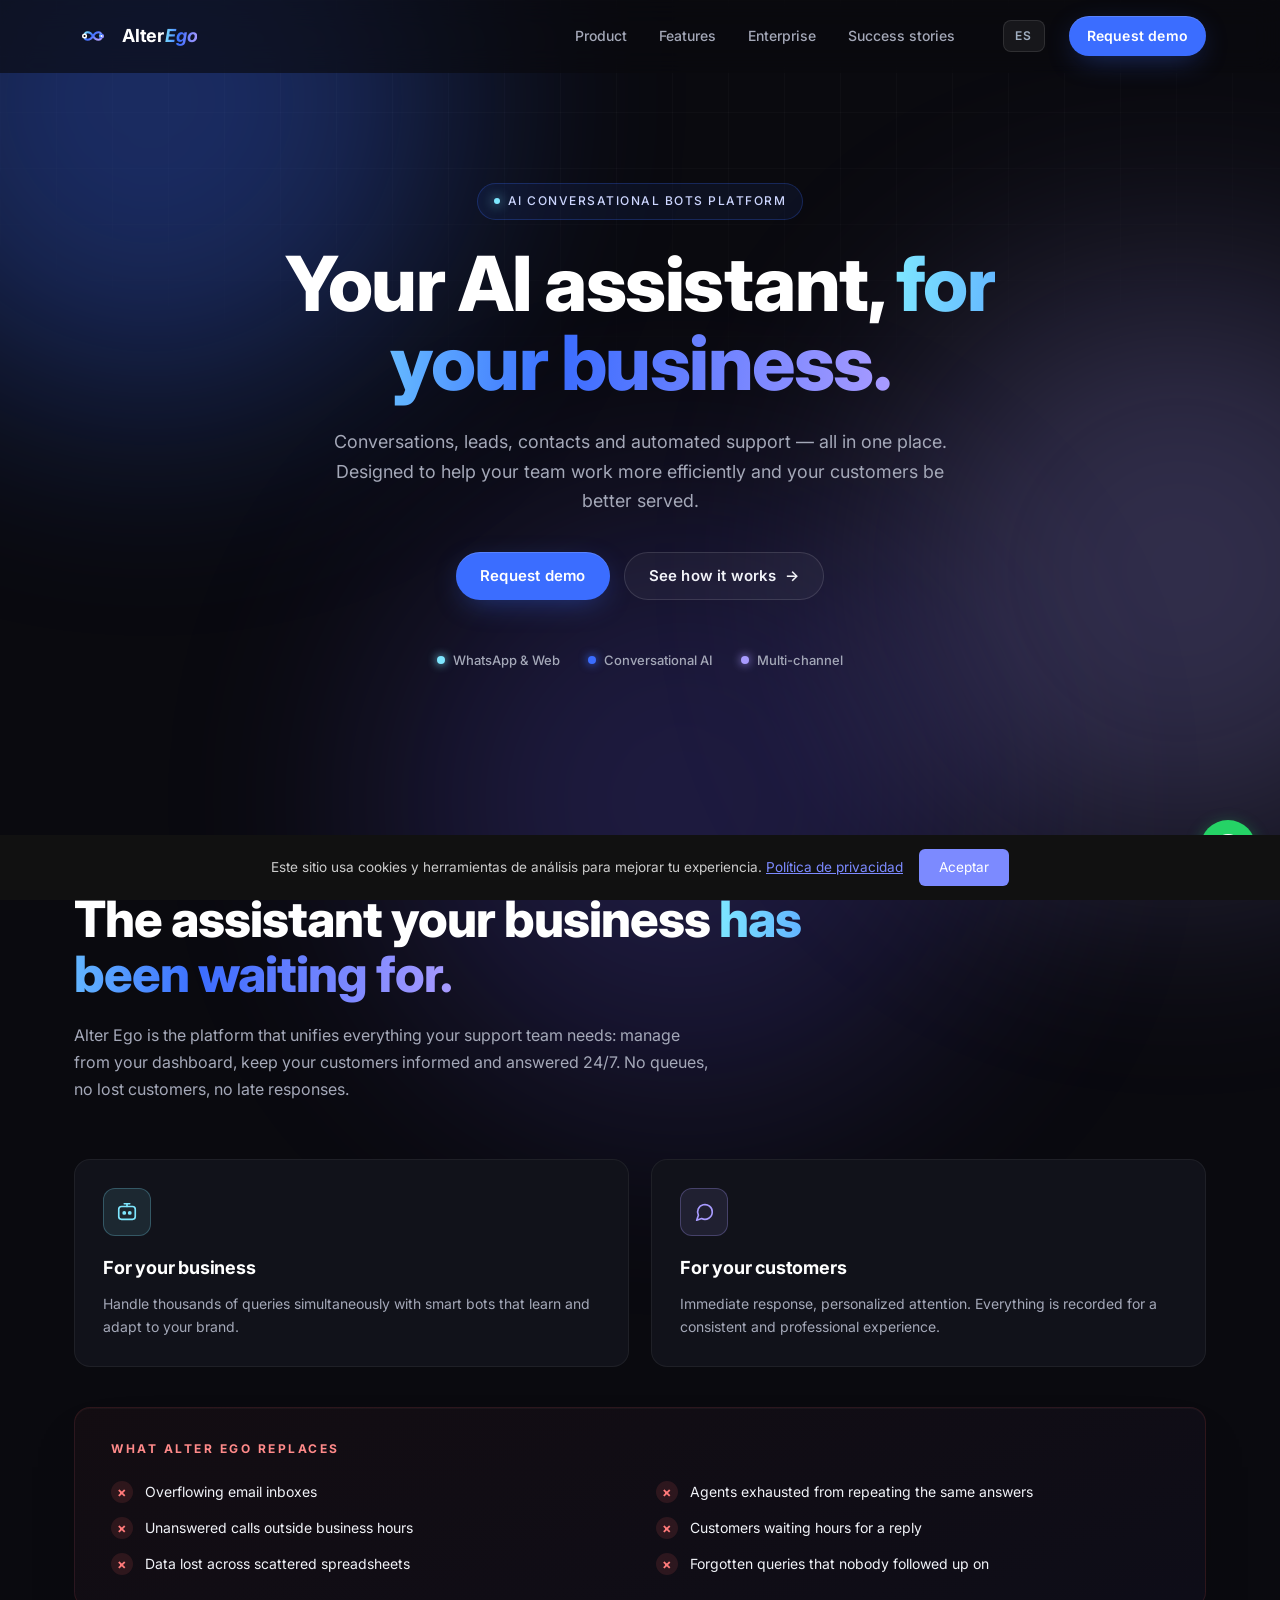
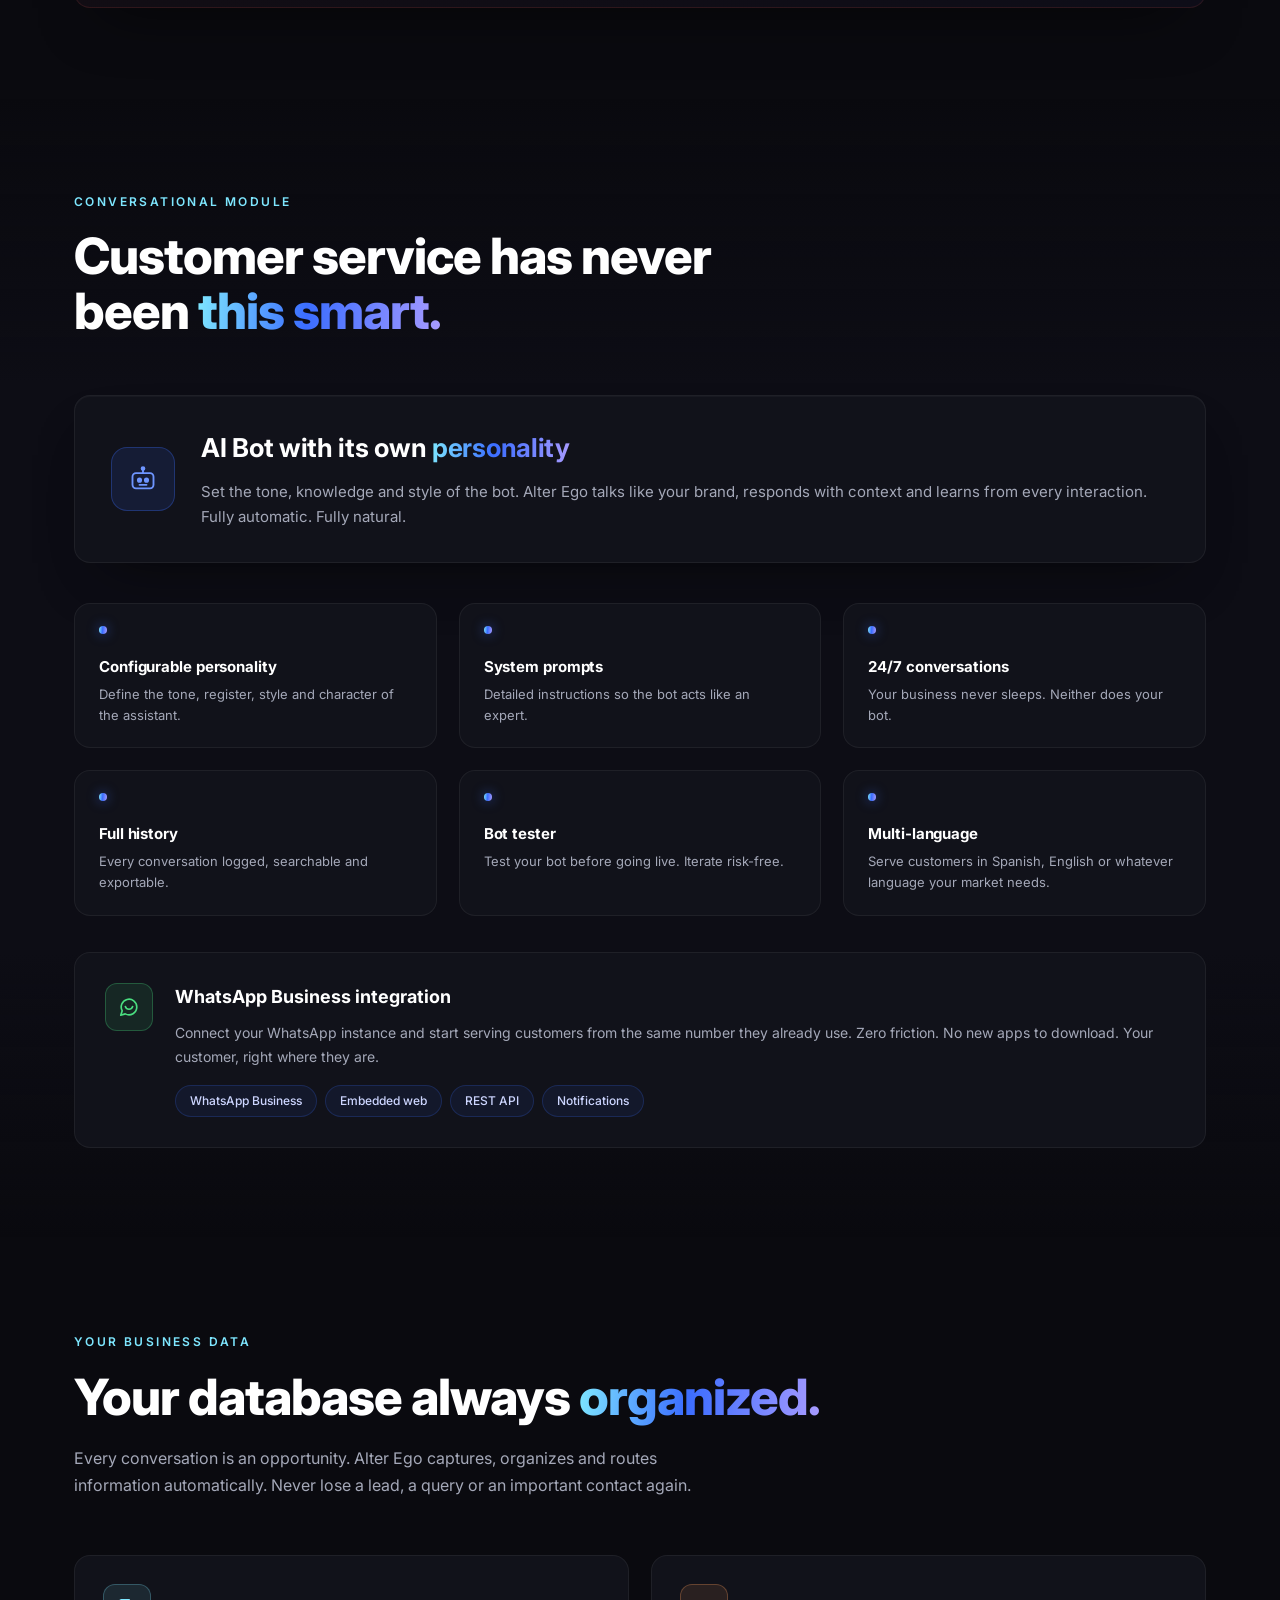
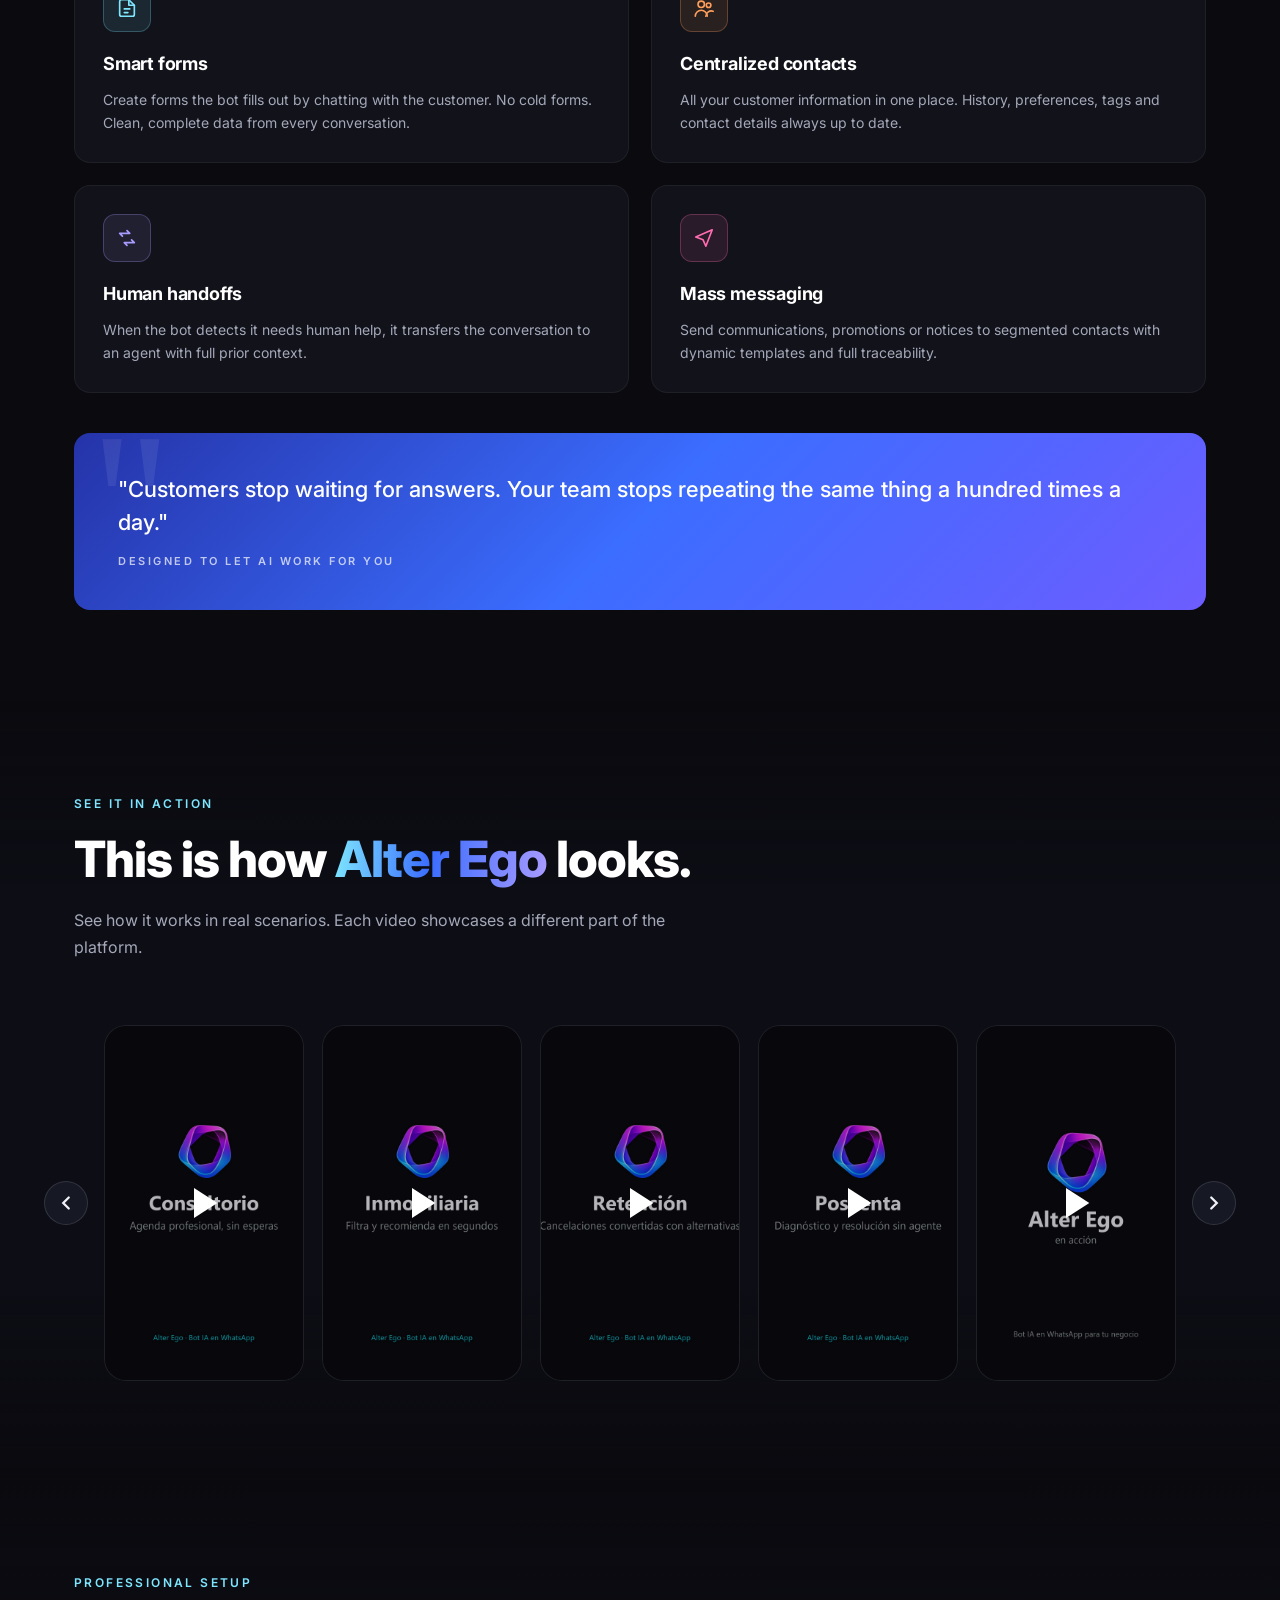
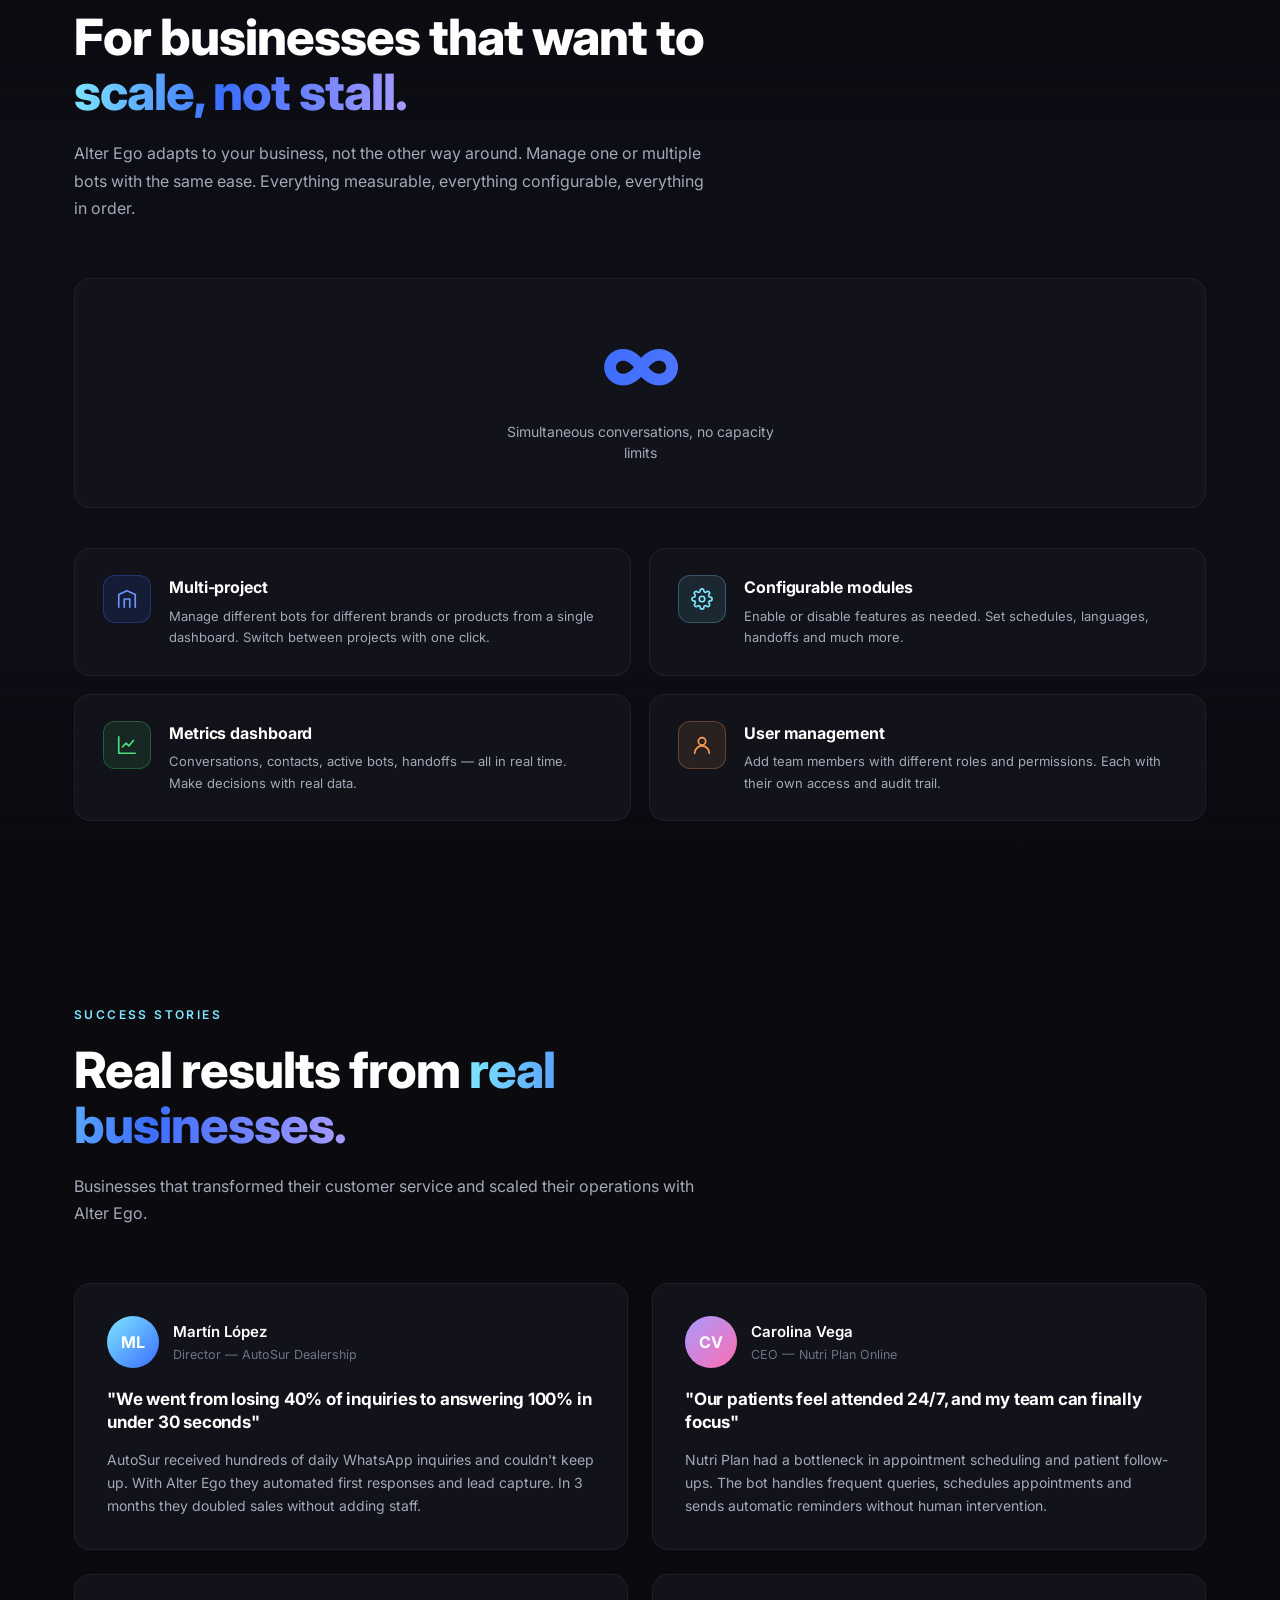
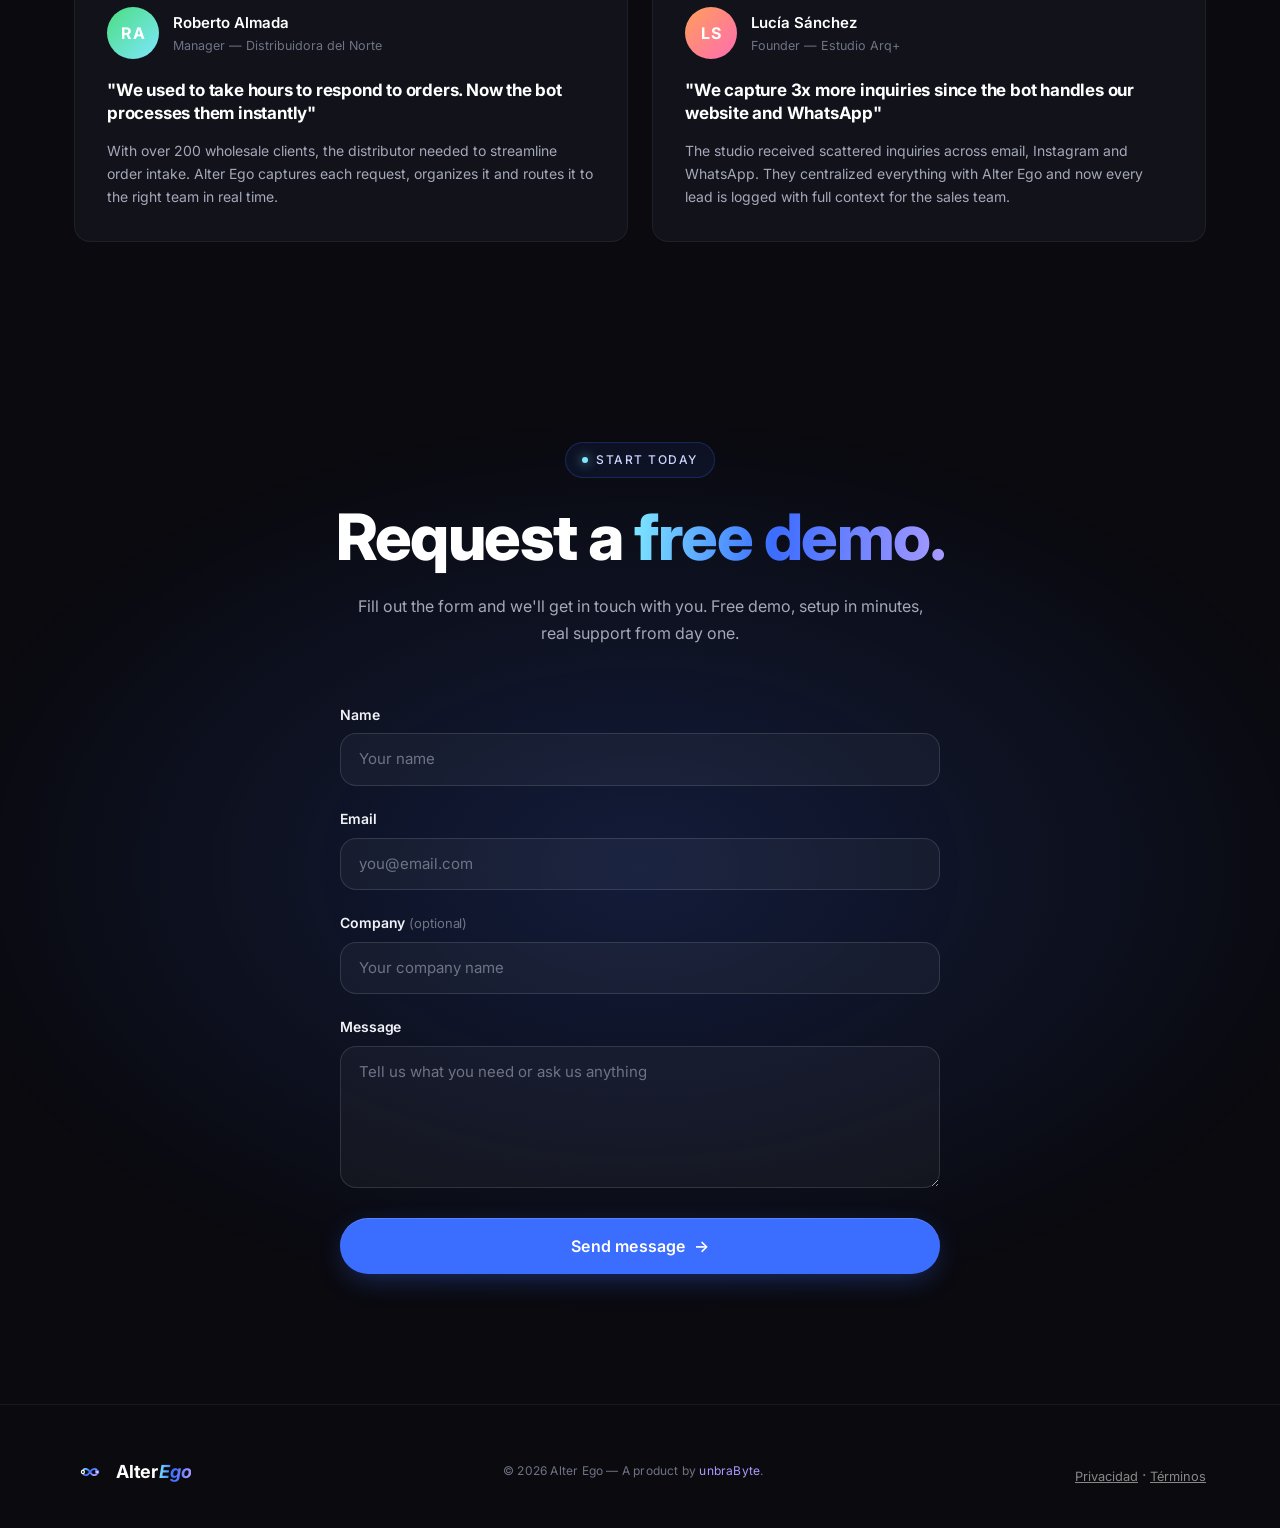
==== commit 60b82d11: "feat: add i18n translations for success cases section and navbar link" ====
--- a/index.html
+++ b/index.html
@@ -120,7 +120,7 @@
             <a href="#producto" data-i18n="nav.product">Producto</a>
             <a href="#funciones" data-i18n="nav.features">Funciones</a>
             <a href="#empresas" data-i18n="nav.enterprise">Empresas</a>
-            <a href="#casos">Casos de éxito</a>
+            <a href="#casos" data-i18n="nav.cases">Casos de éxito</a>
             <a class="btn btn-primary btn-sm nav-mobile-cta" href="#contacto" data-i18n="nav.demo">Solicitar demo</a>
         </nav>
 
@@ -524,12 +524,12 @@
 <section class="section" id="casos">
     <div class="container">
         <header class="section-head">
-            <span class="kicker">Casos de éxito</span>
-            <h2 class="section-title">
+            <span class="kicker" data-i18n="casos.kicker">Casos de éxito</span>
+            <h2 class="section-title" data-i18n-html="casos.title.full">
                 Resultados reales de empresas
                 <span class="grad-text">reales.</span>
             </h2>
-            <p class="section-sub">
+            <p class="section-sub" data-i18n="casos.subtitle">
                 Negocios que transformaron su atención al cliente y escalaron sus operaciones con Alter Ego.
             </p>
         </header>
@@ -541,14 +541,14 @@
                         <span>ML</span>
                     </div>
                     <div class="caso-person">
-                        <strong>Martín López</strong>
-                        <span>Director — AutoSur Concesionaria</span>
+                        <strong data-i18n="casos.card1.name">Martín López</strong>
+                        <span data-i18n="casos.card1.role">Director — AutoSur Concesionaria</span>
                     </div>
                 </div>
-                <blockquote class="caso-quote">
+                <blockquote class="caso-quote" data-i18n="casos.card1.quote">
                     "Pasamos de perder el 40% de las consultas a responder el 100% en menos de 30 segundos"
                 </blockquote>
-                <p class="caso-text">
+                <p class="caso-text" data-i18n="casos.card1.text">
                     AutoSur recibía cientos de consultas diarias por WhatsApp y no daba abasto. Con Alter Ego automatizaron la primera respuesta y la captación de leads. En 3 meses duplicaron sus ventas sin sumar personal.
                 </p>
             </article>
@@ -559,14 +559,14 @@
                         <span>CV</span>
                     </div>
                     <div class="caso-person">
-                        <strong>Carolina Vega</strong>
-                        <span>CEO — Nutri Plan Online</span>
+                        <strong data-i18n="casos.card2.name">Carolina Vega</strong>
+                        <span data-i18n="casos.card2.role">CEO — Nutri Plan Online</span>
                     </div>
                 </div>
-                <blockquote class="caso-quote">
+                <blockquote class="caso-quote" data-i18n="casos.card2.quote">
                     "Nuestros pacientes se sienten atendidos las 24 horas, y mi equipo por fin puede enfocarse"
                 </blockquote>
-                <p class="caso-text">
+                <p class="caso-text" data-i18n="casos.card2.text">
                     Nutri Plan tenía un cuello de botella en la agenda de turnos y seguimiento de pacientes. El bot maneja consultas frecuentes, agenda turnos y envía recordatorios automáticos sin intervención humana.
                 </p>
             </article>
@@ -577,14 +577,14 @@
                         <span>RA</span>
                     </div>
                     <div class="caso-person">
-                        <strong>Roberto Almada</strong>
-                        <span>Gerente — Distribuidora del Norte</span>
+                        <strong data-i18n="casos.card3.name">Roberto Almada</strong>
+                        <span data-i18n="casos.card3.role">Gerente — Distribuidora del Norte</span>
                     </div>
                 </div>
-                <blockquote class="caso-quote">
+                <blockquote class="caso-quote" data-i18n="casos.card3.quote">
                     "Antes tardábamos horas en responder pedidos. Ahora el bot los procesa al instante"
                 </blockquote>
-                <p class="caso-text">
+                <p class="caso-text" data-i18n="casos.card3.text">
                     Con más de 200 clientes mayoristas, la distribuidora necesitaba agilizar la toma de pedidos. Alter Ego captura cada solicitud, la organiza y la deriva al área correspondiente en tiempo real.
                 </p>
             </article>
@@ -595,14 +595,14 @@
                         <span>LS</span>
                     </div>
                     <div class="caso-person">
-                        <strong>Lucía Sánchez</strong>
-                        <span>Fundadora — Estudio Arq+</span>
+                        <strong data-i18n="casos.card4.name">Lucía Sánchez</strong>
+                        <span data-i18n="casos.card4.role">Fundadora — Estudio Arq+</span>
                     </div>
                 </div>
-                <blockquote class="caso-quote">
+                <blockquote class="caso-quote" data-i18n="casos.card4.quote">
                     "Captamos 3 veces más consultas desde que el bot atiende nuestra web y WhatsApp"
                 </blockquote>
-                <p class="caso-text">
+                <p class="caso-text" data-i18n="casos.card4.text">
                     El estudio recibía consultas dispersas entre email, Instagram y WhatsApp. Centralizaron todo con Alter Ego y ahora cada lead queda registrado con contexto completo para el equipo comercial.
                 </p>
             </article>
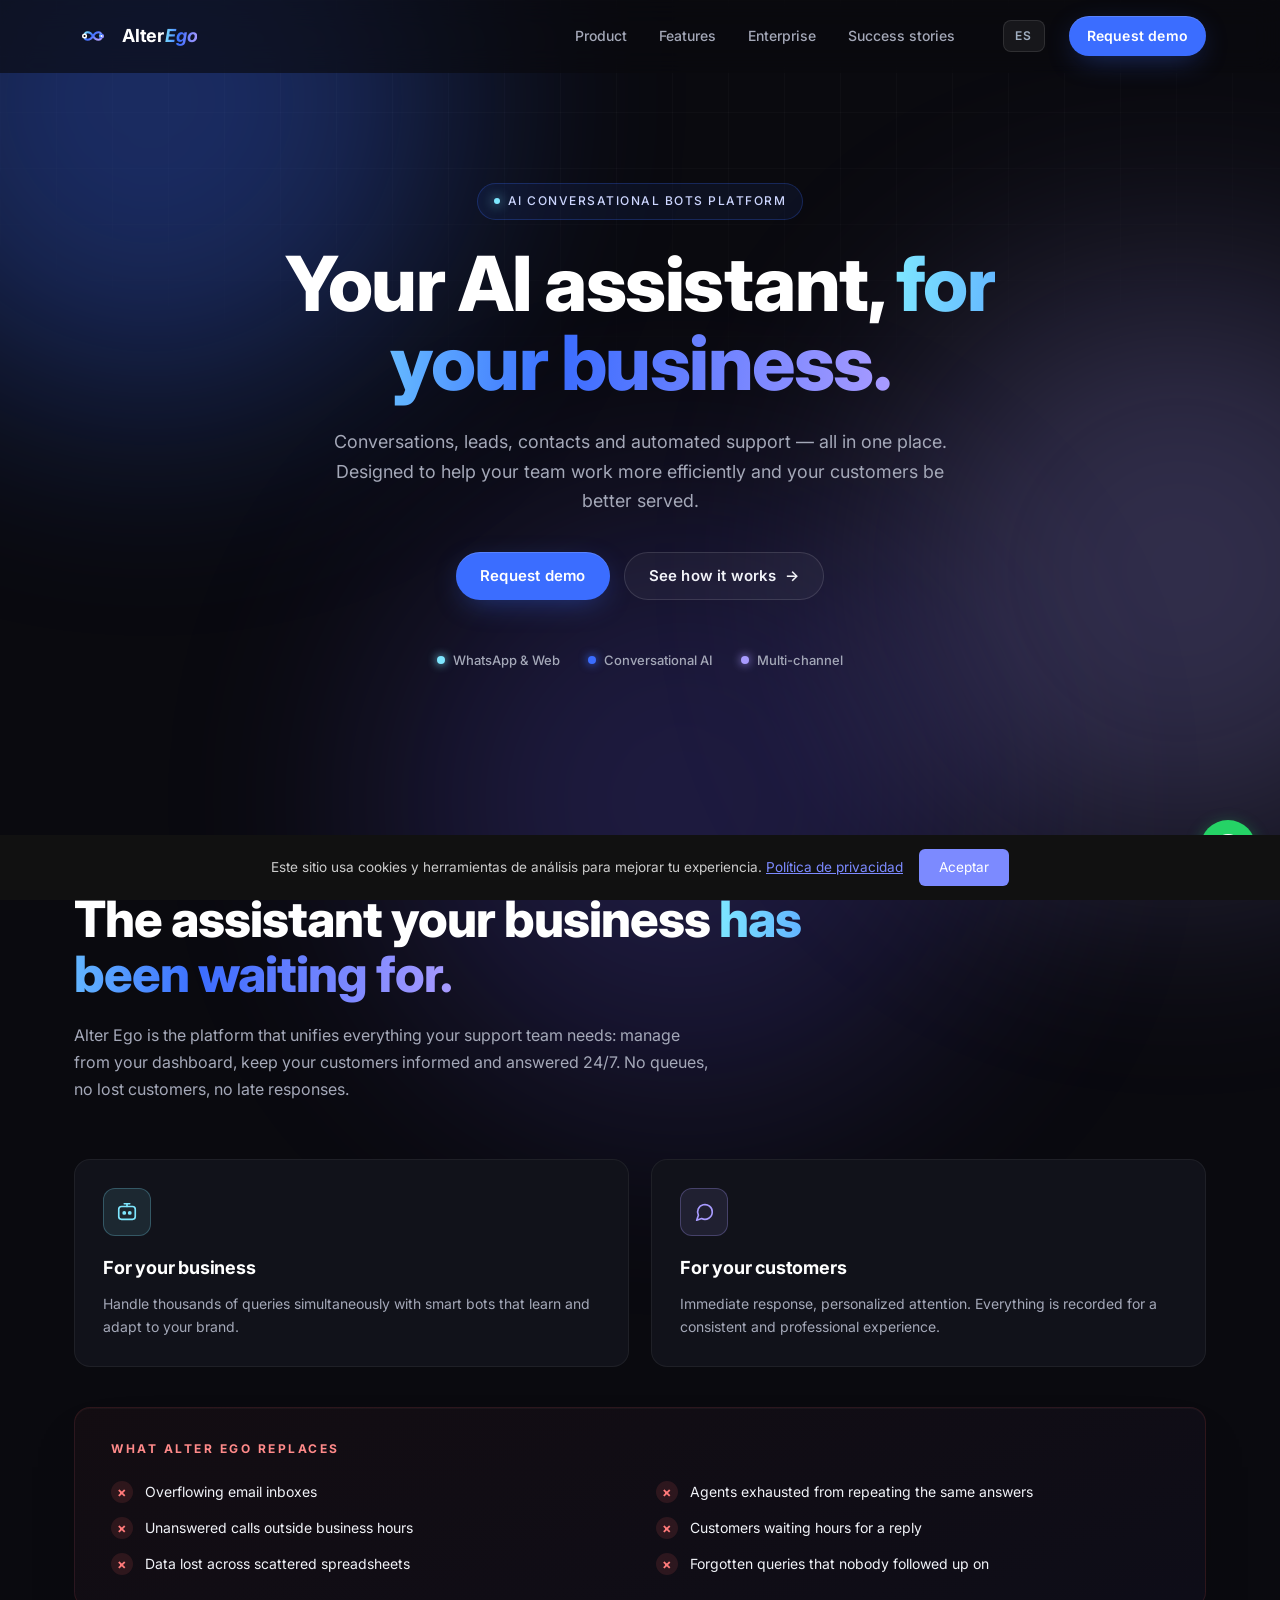
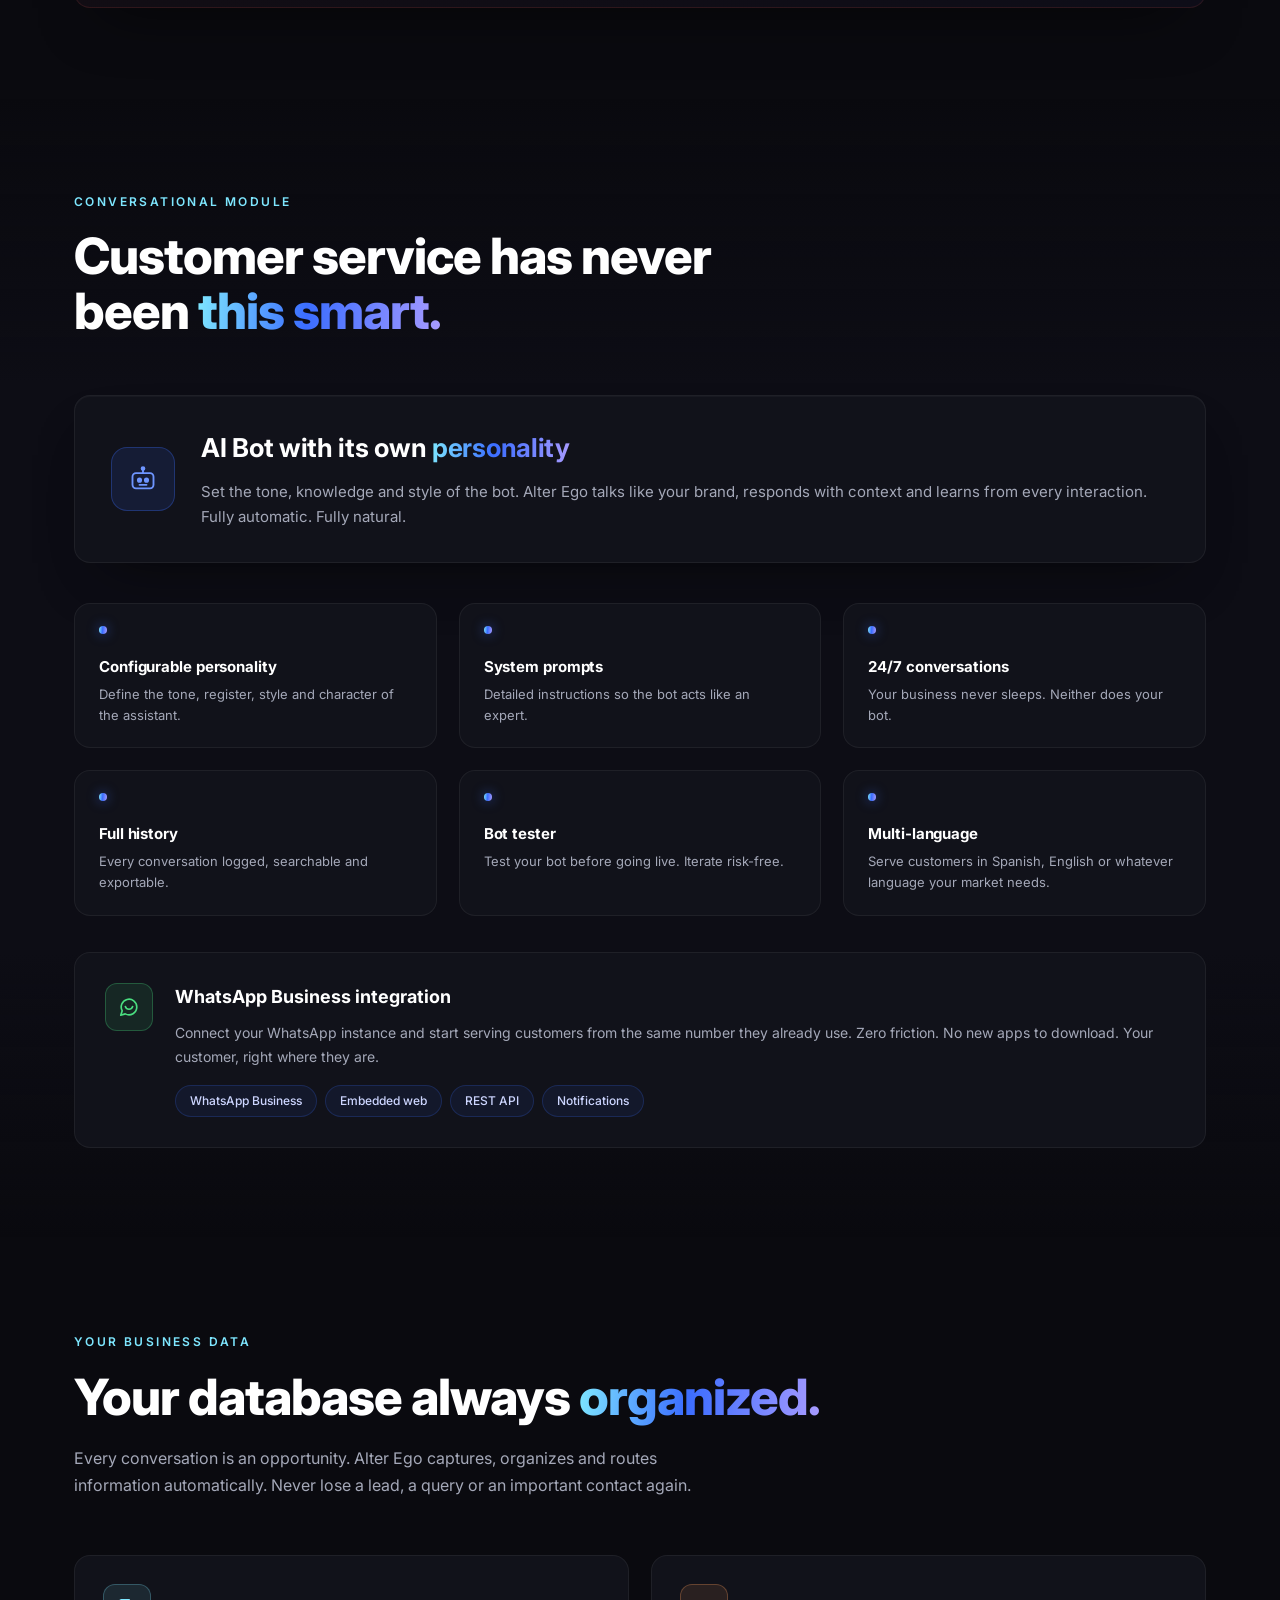
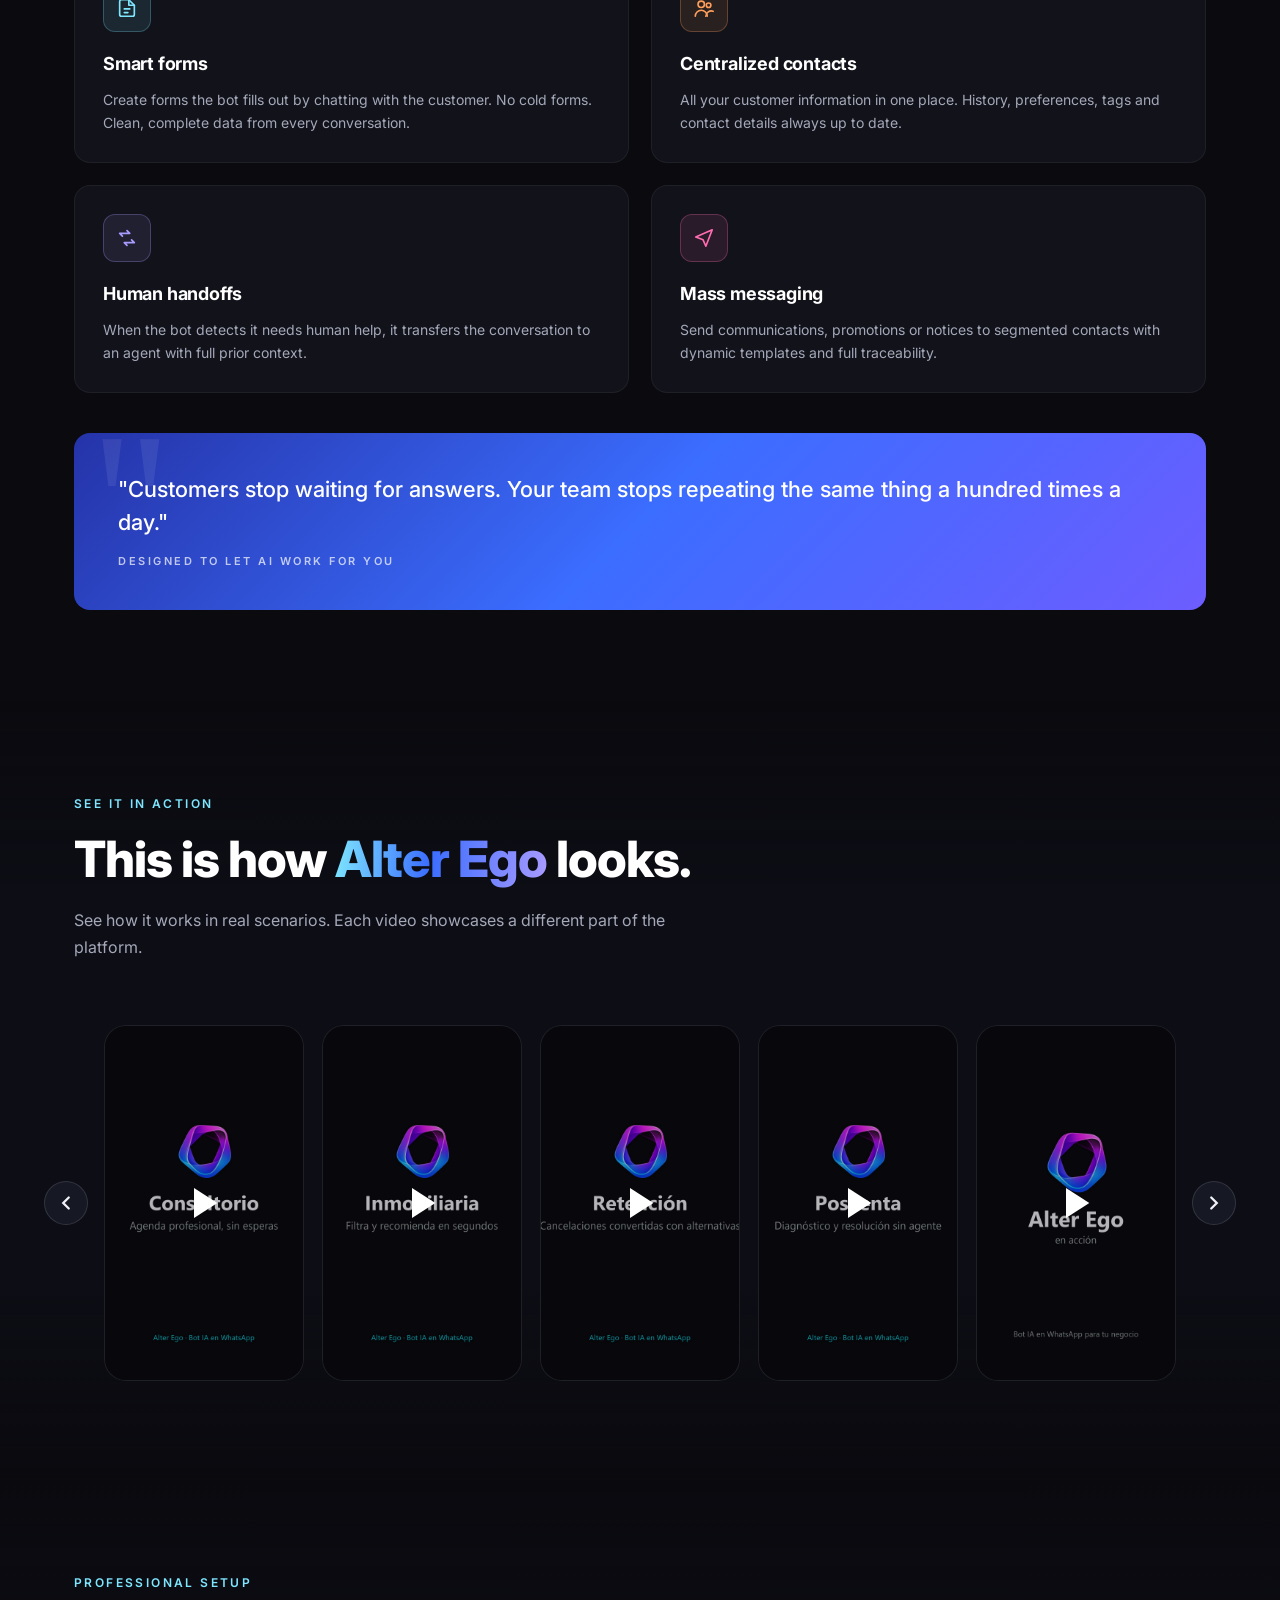
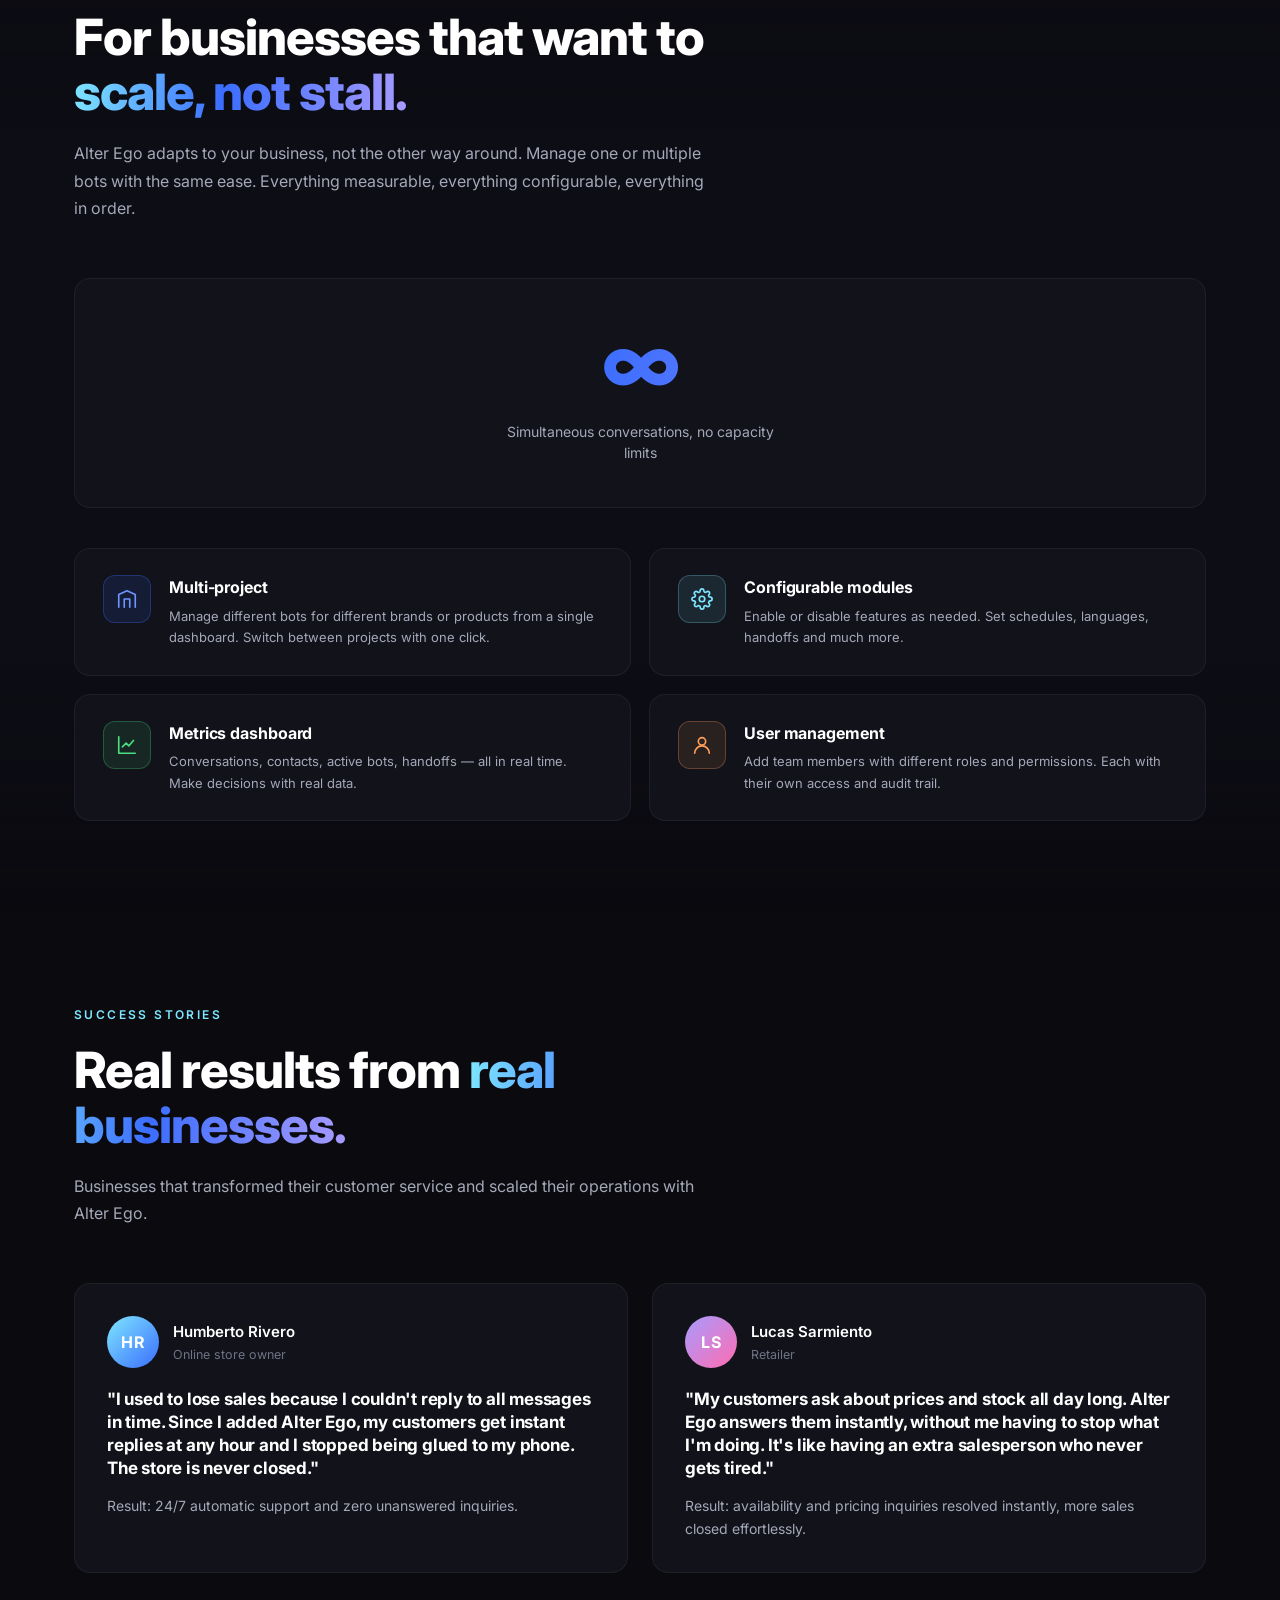
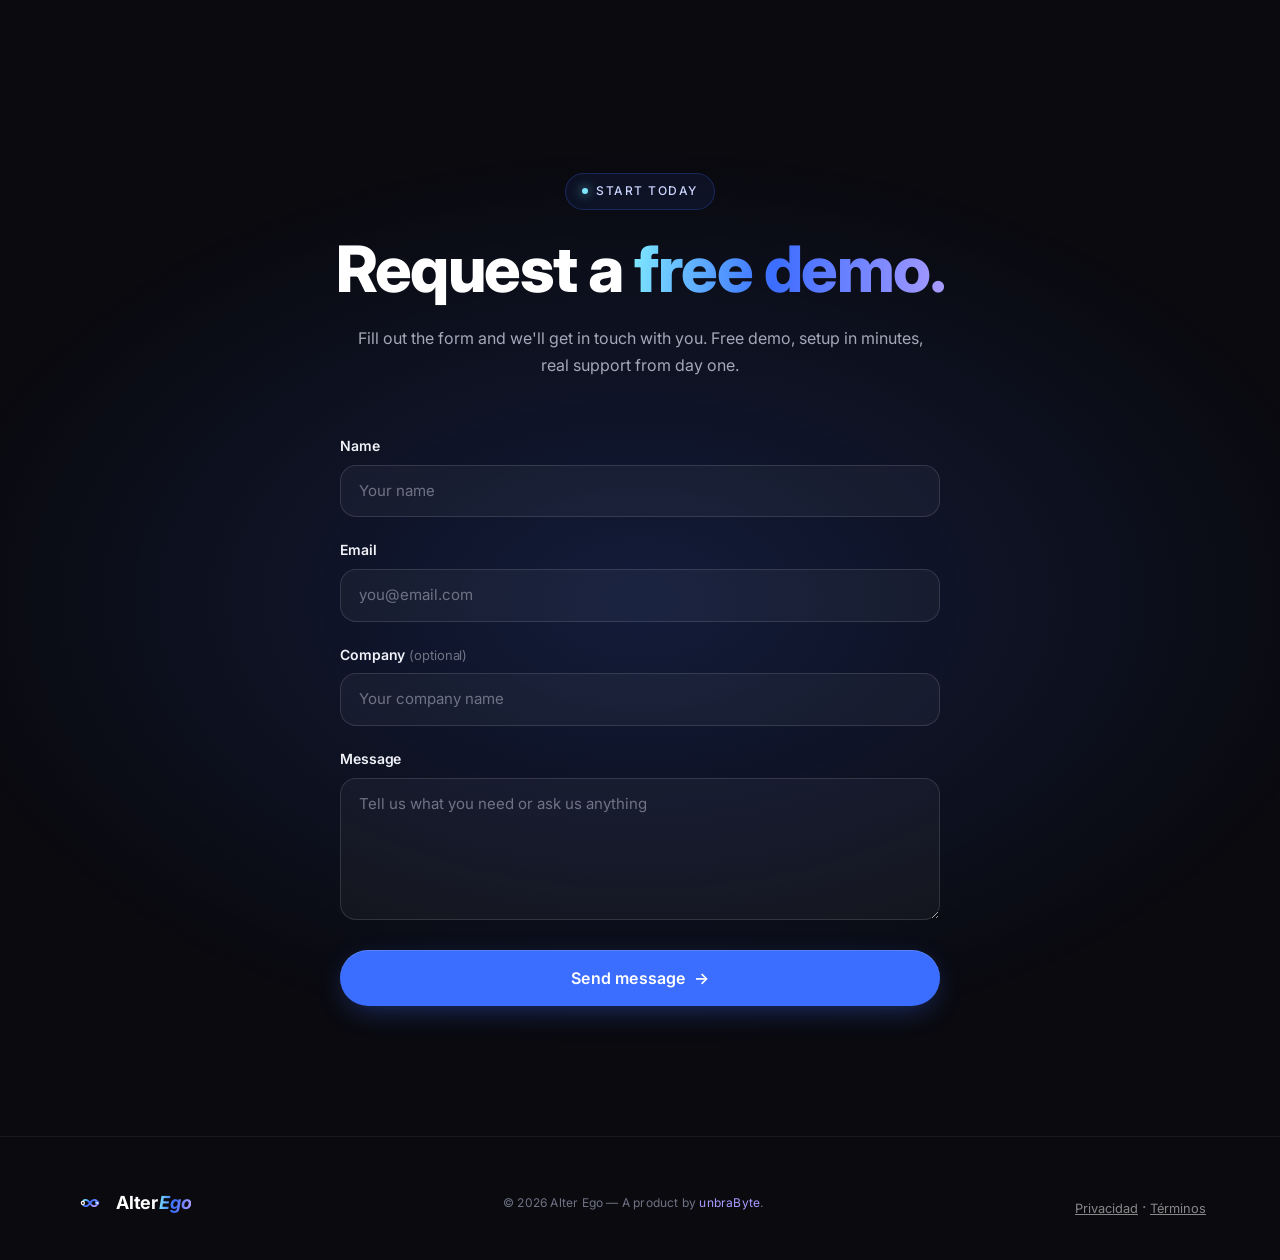
==== commit 93a71b56: "feat: update success cases with new testimonials (Humberto Rivero, Lucas Sarmiento)" ====
--- a/index.html
+++ b/index.html
@@ -538,72 +538,36 @@
             <article class="card card-hover caso-card">
                 <div class="caso-header">
                     <div class="caso-avatar" style="background: linear-gradient(135deg, var(--cyan), var(--blue));">
-                        <span>ML</span>
+                        <span>HR</span>
                     </div>
                     <div class="caso-person">
-                        <strong data-i18n="casos.card1.name">Martín López</strong>
-                        <span data-i18n="casos.card1.role">Director — AutoSur Concesionaria</span>
+                        <strong data-i18n="casos.card1.name">Humberto Rivero</strong>
+                        <span data-i18n="casos.card1.role">Dueño de tienda online</span>
                     </div>
                 </div>
                 <blockquote class="caso-quote" data-i18n="casos.card1.quote">
-                    "Pasamos de perder el 40% de las consultas a responder el 100% en menos de 30 segundos"
+                    "Antes perdía ventas por no llegar a contestar todos los mensajes a tiempo. Desde que sumé Alter Ego, mis clientes tienen respuesta al instante a cualquier hora y yo dejé de vivir pegado al celular. La tienda nunca está cerrada."
                 </blockquote>
                 <p class="caso-text" data-i18n="casos.card1.text">
-                    AutoSur recibía cientos de consultas diarias por WhatsApp y no daba abasto. Con Alter Ego automatizaron la primera respuesta y la captación de leads. En 3 meses duplicaron sus ventas sin sumar personal.
+                    Resultado: atención automática 24/7 y cero consultas sin responder.
                 </p>
             </article>
 
             <article class="card card-hover caso-card">
                 <div class="caso-header">
                     <div class="caso-avatar" style="background: linear-gradient(135deg, var(--violet), var(--pink));">
-                        <span>CV</span>
-                    </div>
-                    <div class="caso-person">
-                        <strong data-i18n="casos.card2.name">Carolina Vega</strong>
-                        <span data-i18n="casos.card2.role">CEO — Nutri Plan Online</span>
-                    </div>
-                </div>
-                <blockquote class="caso-quote" data-i18n="casos.card2.quote">
-                    "Nuestros pacientes se sienten atendidos las 24 horas, y mi equipo por fin puede enfocarse"
-                </blockquote>
-                <p class="caso-text" data-i18n="casos.card2.text">
-                    Nutri Plan tenía un cuello de botella en la agenda de turnos y seguimiento de pacientes. El bot maneja consultas frecuentes, agenda turnos y envía recordatorios automáticos sin intervención humana.
-                </p>
-            </article>
-
-            <article class="card card-hover caso-card">
-                <div class="caso-header">
-                    <div class="caso-avatar" style="background: linear-gradient(135deg, var(--green), var(--cyan));">
-                        <span>RA</span>
-                    </div>
-                    <div class="caso-person">
-                        <strong data-i18n="casos.card3.name">Roberto Almada</strong>
-                        <span data-i18n="casos.card3.role">Gerente — Distribuidora del Norte</span>
-                    </div>
-                </div>
-                <blockquote class="caso-quote" data-i18n="casos.card3.quote">
-                    "Antes tardábamos horas en responder pedidos. Ahora el bot los procesa al instante"
-                </blockquote>
-                <p class="caso-text" data-i18n="casos.card3.text">
-                    Con más de 200 clientes mayoristas, la distribuidora necesitaba agilizar la toma de pedidos. Alter Ego captura cada solicitud, la organiza y la deriva al área correspondiente en tiempo real.
-                </p>
-            </article>
-
-            <article class="card card-hover caso-card">
-                <div class="caso-header">
-                    <div class="caso-avatar" style="background: linear-gradient(135deg, var(--orange), var(--pink));">
                         <span>LS</span>
                     </div>
                     <div class="caso-person">
-                        <strong data-i18n="casos.card4.name">Lucía Sánchez</strong>
-                        <span data-i18n="casos.card4.role">Fundadora — Estudio Arq+</span>
+                        <strong data-i18n="casos.card2.name">Lucas Sarmiento</strong>
+                        <span data-i18n="casos.card2.role">Comerciante</span>
                     </div>
                 </div>
-                <blockquote class="caso-quote" data-i18n="casos.card4.quote">
-                    "Captamos 3 veces más consultas desde que el bot atiende nuestra web y WhatsApp"
+                <blockquote class="caso-quote" data-i18n="casos.card2.quote">
+                    "Mis clientes preguntan todo el día por precios y si tengo stock. Alter Ego les responde al toque, sin que yo tenga que frenar lo que estoy haciendo. Es como tener un vendedor extra que nunca se cansa."
                 </blockquote>
-                <p class="caso-text" data-i18n="casos.card4.text">
-                    El estudio recibía consultas dispersas entre email, Instagram y WhatsApp. Centralizaron todo con Alter Ego y ahora cada lead queda registrado con contexto completo para el equipo comercial.
+                <p class="caso-text" data-i18n="casos.card2.text">
+                    Resultado: consultas de disponibilidad y precios resueltas al instante, más ventas cerradas sin esfuerzo.
                 </p>
             </article>
         </div>
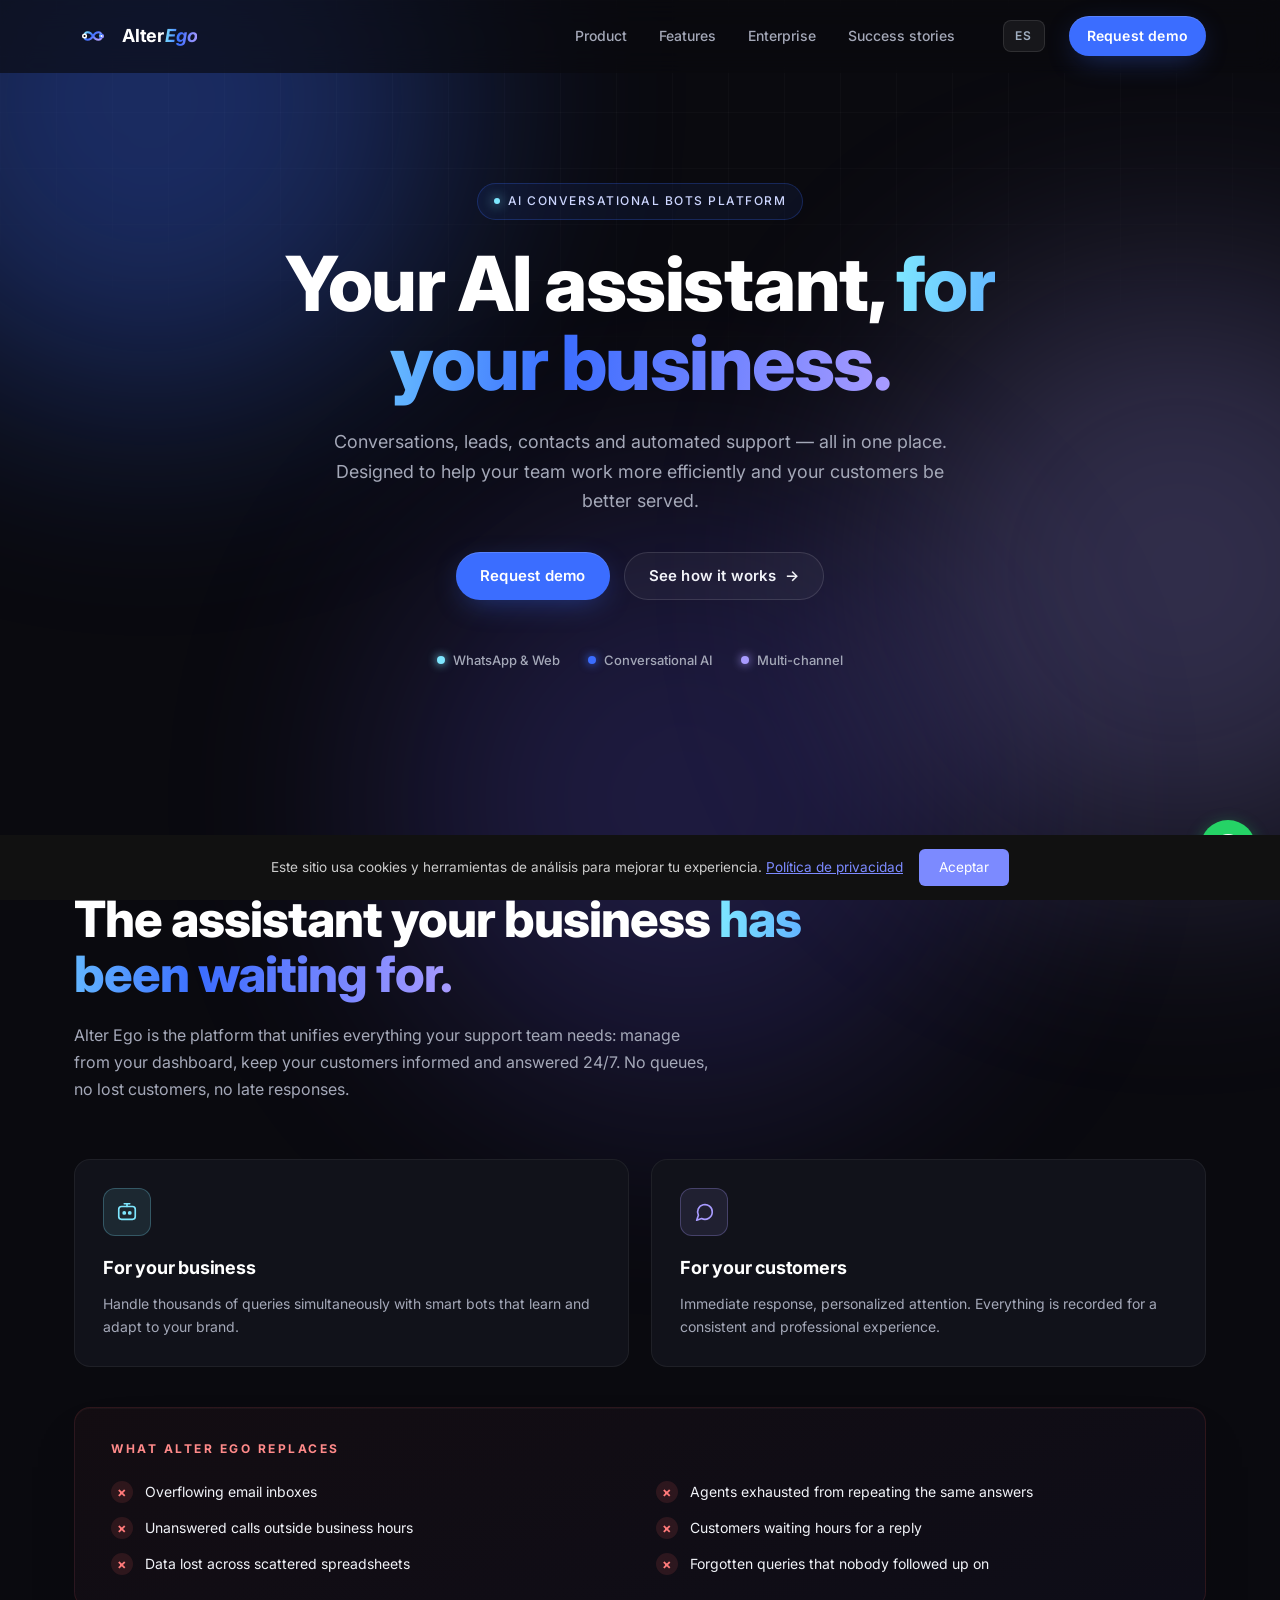
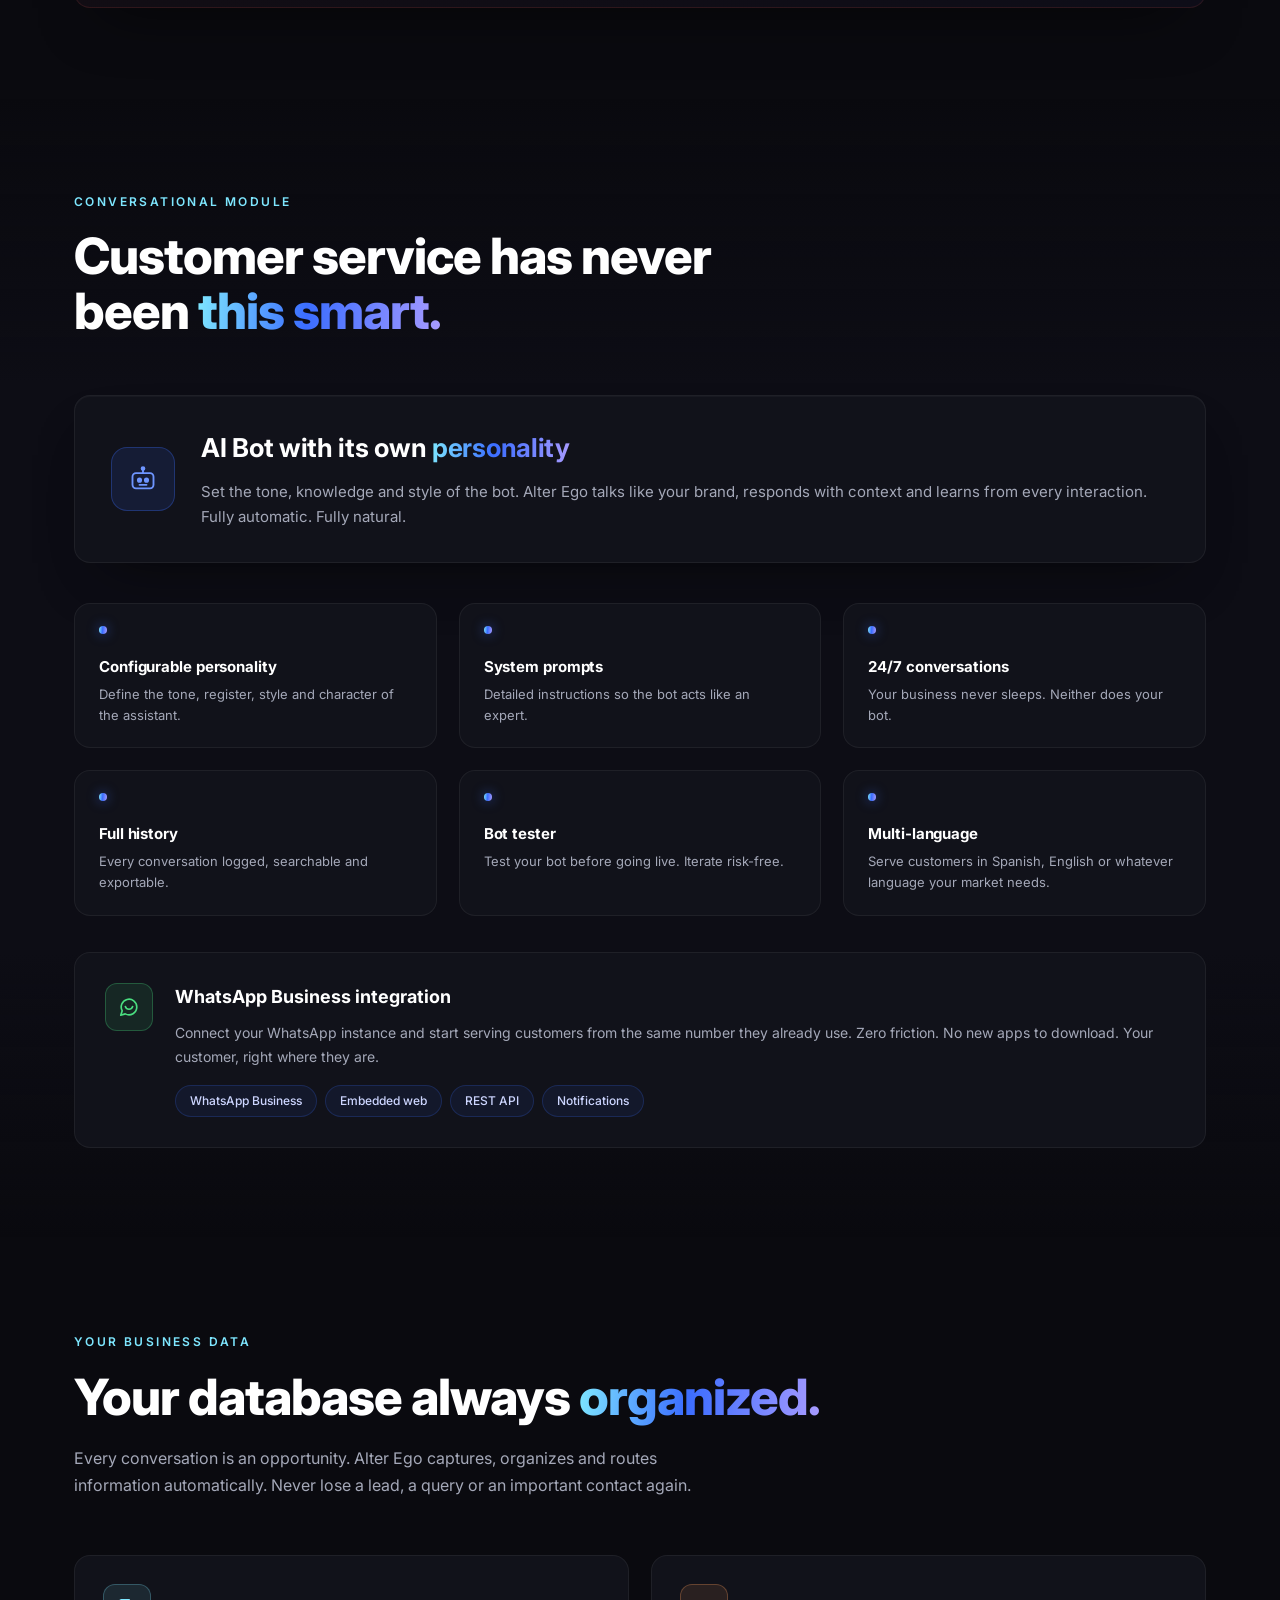
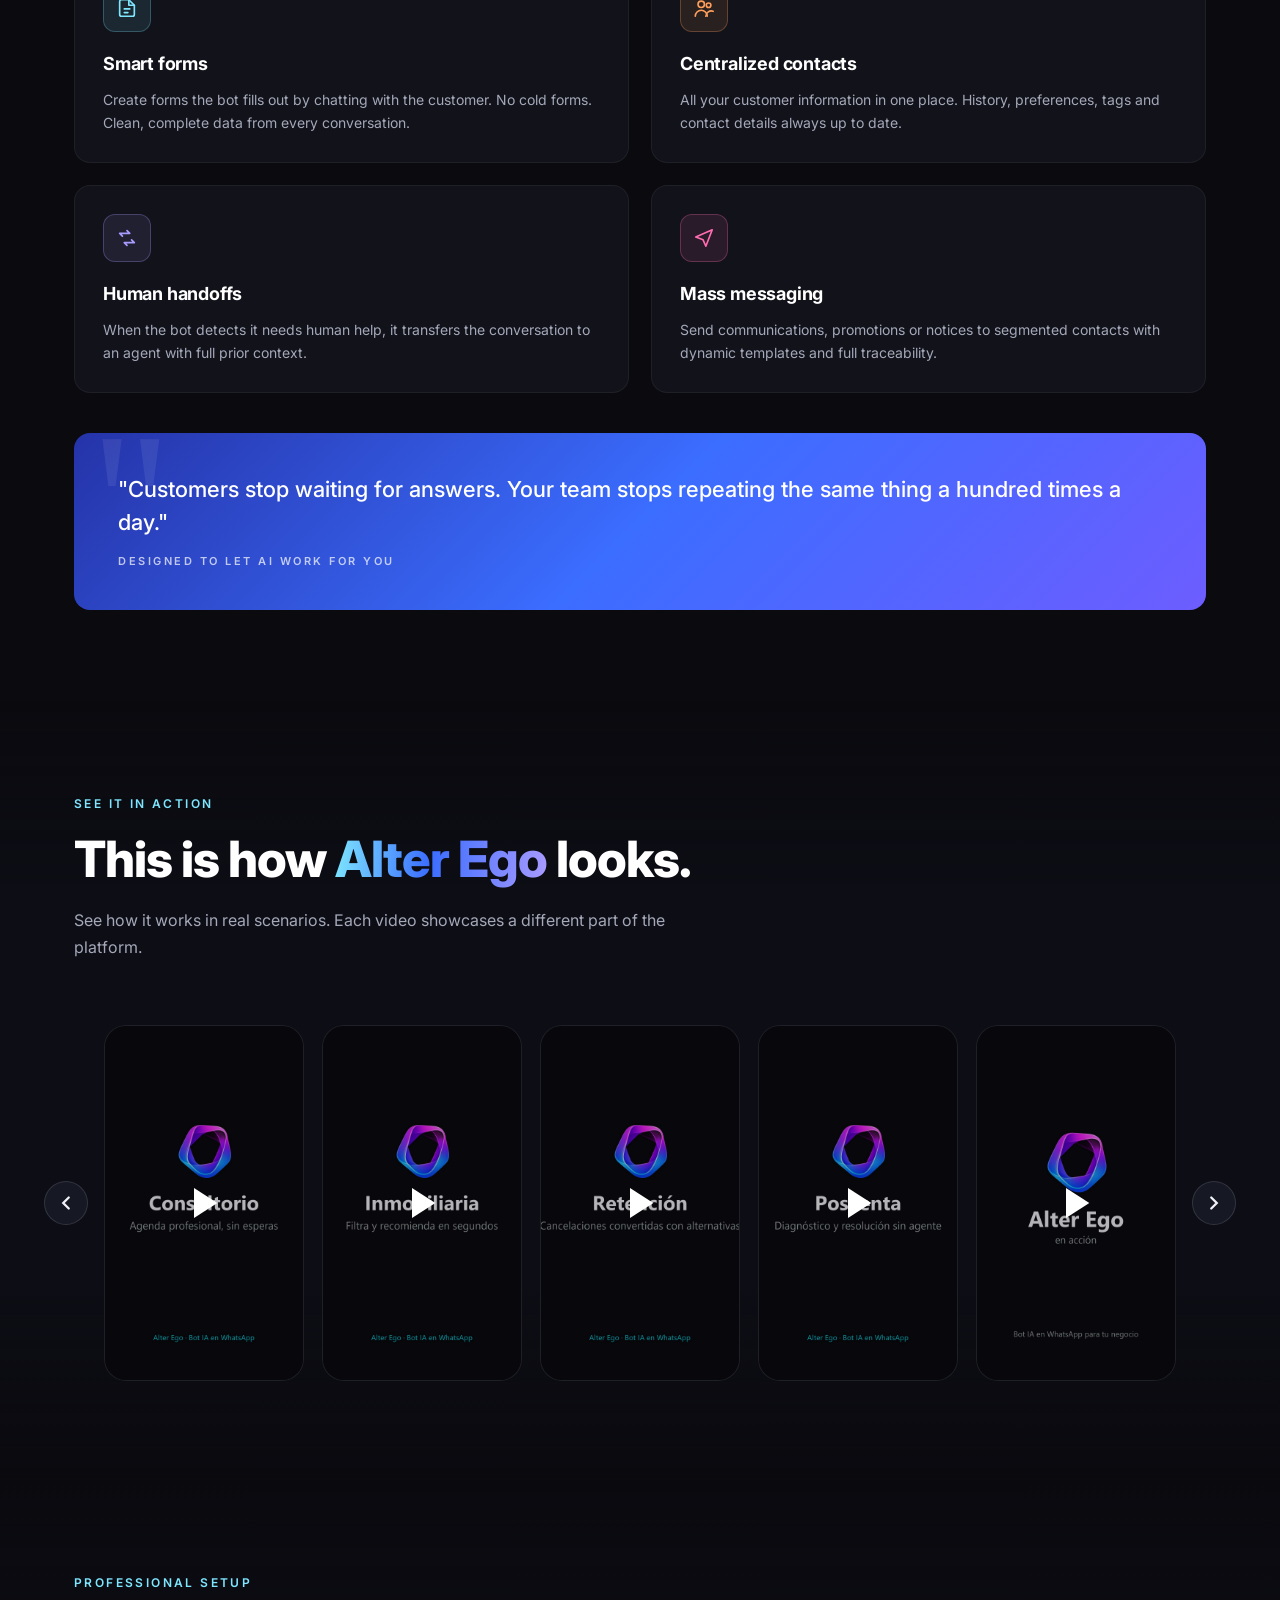
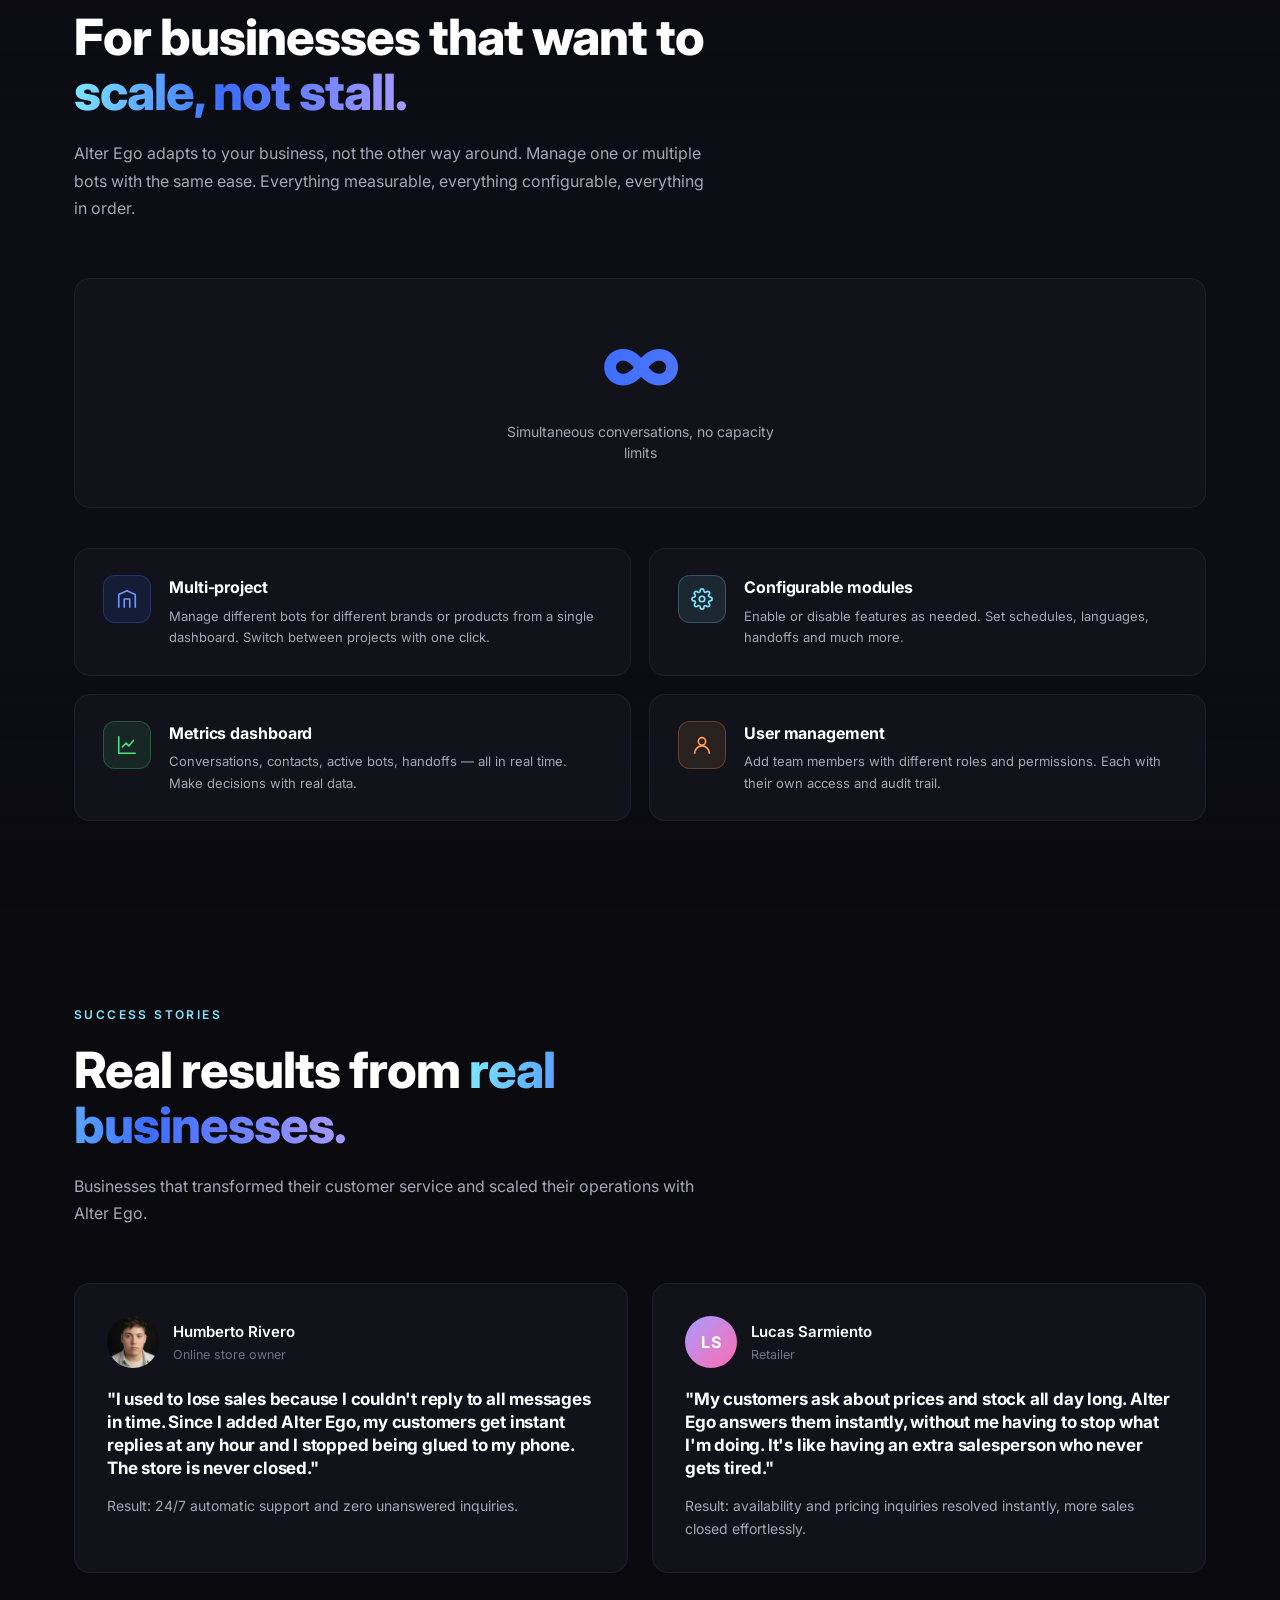
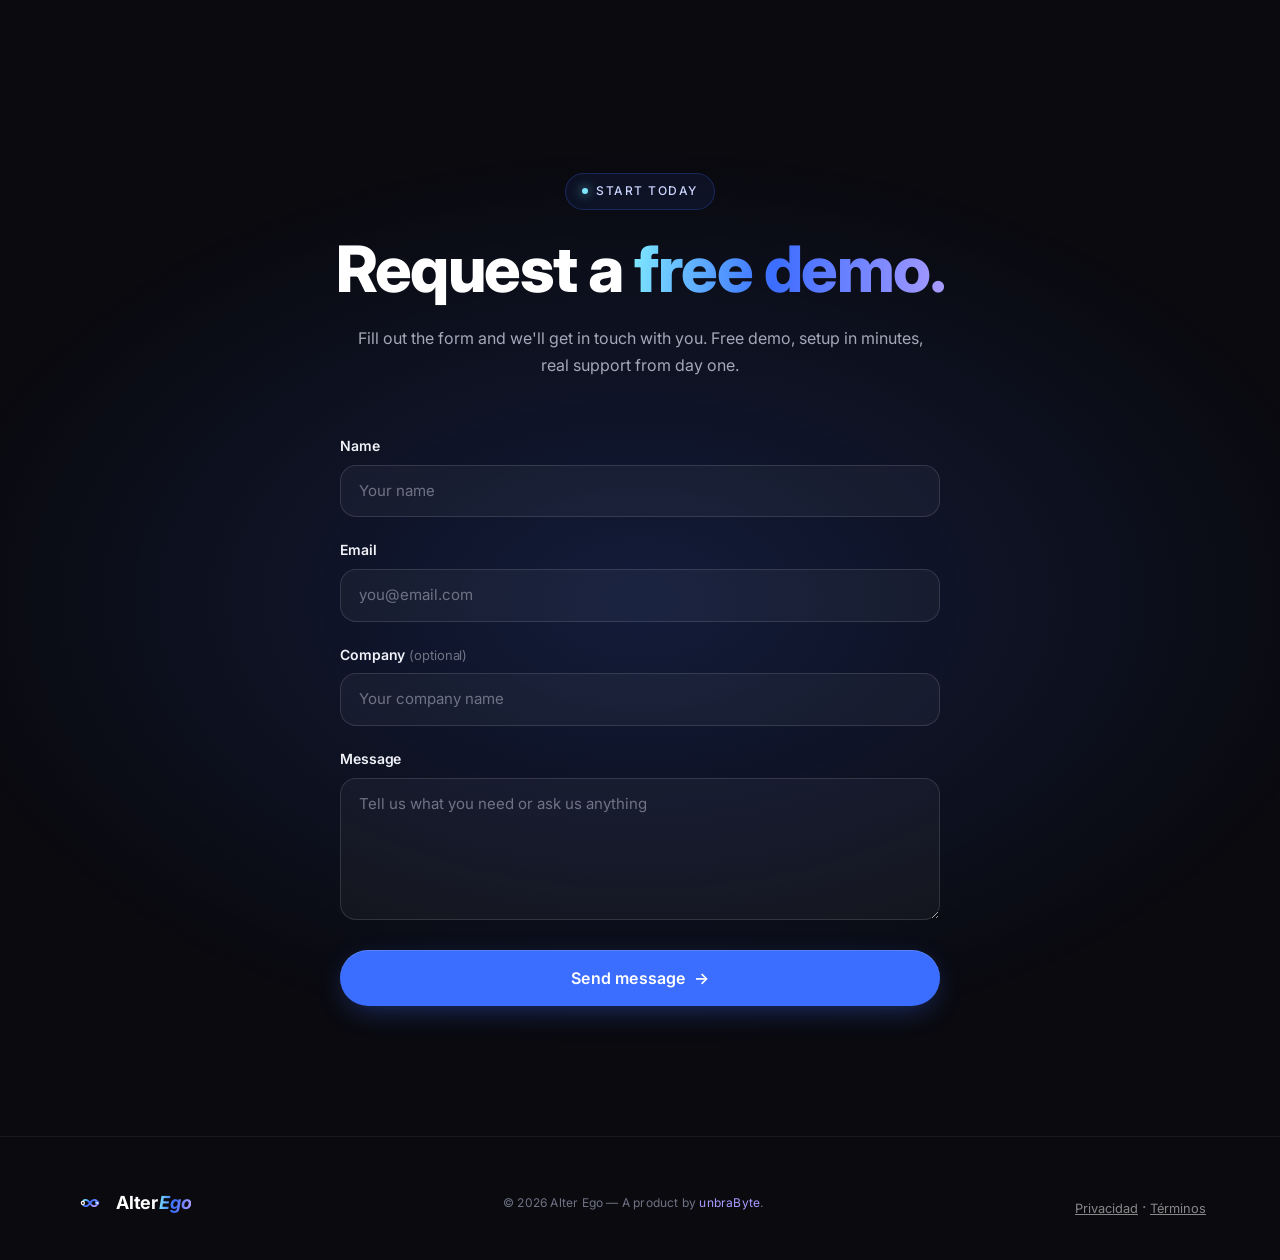
==== commit 21cb4067: "feat: add Humberto Rivero photo to success cases" ====
--- a/index.html
+++ b/index.html
@@ -537,9 +537,7 @@
         <div class="grid grid-2 casos-grid">
             <article class="card card-hover caso-card">
                 <div class="caso-header">
-                    <div class="caso-avatar" style="background: linear-gradient(135deg, var(--cyan), var(--blue));">
-                        <span>HR</span>
-                    </div>
+                    <img class="caso-avatar" src="assets/img/humb.jpeg" alt="Humberto Rivero">
                     <div class="caso-person">
                         <strong data-i18n="casos.card1.name">Humberto Rivero</strong>
                         <span data-i18n="casos.card1.role">Dueño de tienda online</span>
--- a/assets/styles.css
+++ b/assets/styles.css
@@ -937,6 +937,7 @@
     align-items: center;
     justify-content: center;
     flex-shrink: 0;
+    object-fit: cover;
     font-size: 16px;
     font-weight: 700;
     color: #fff;
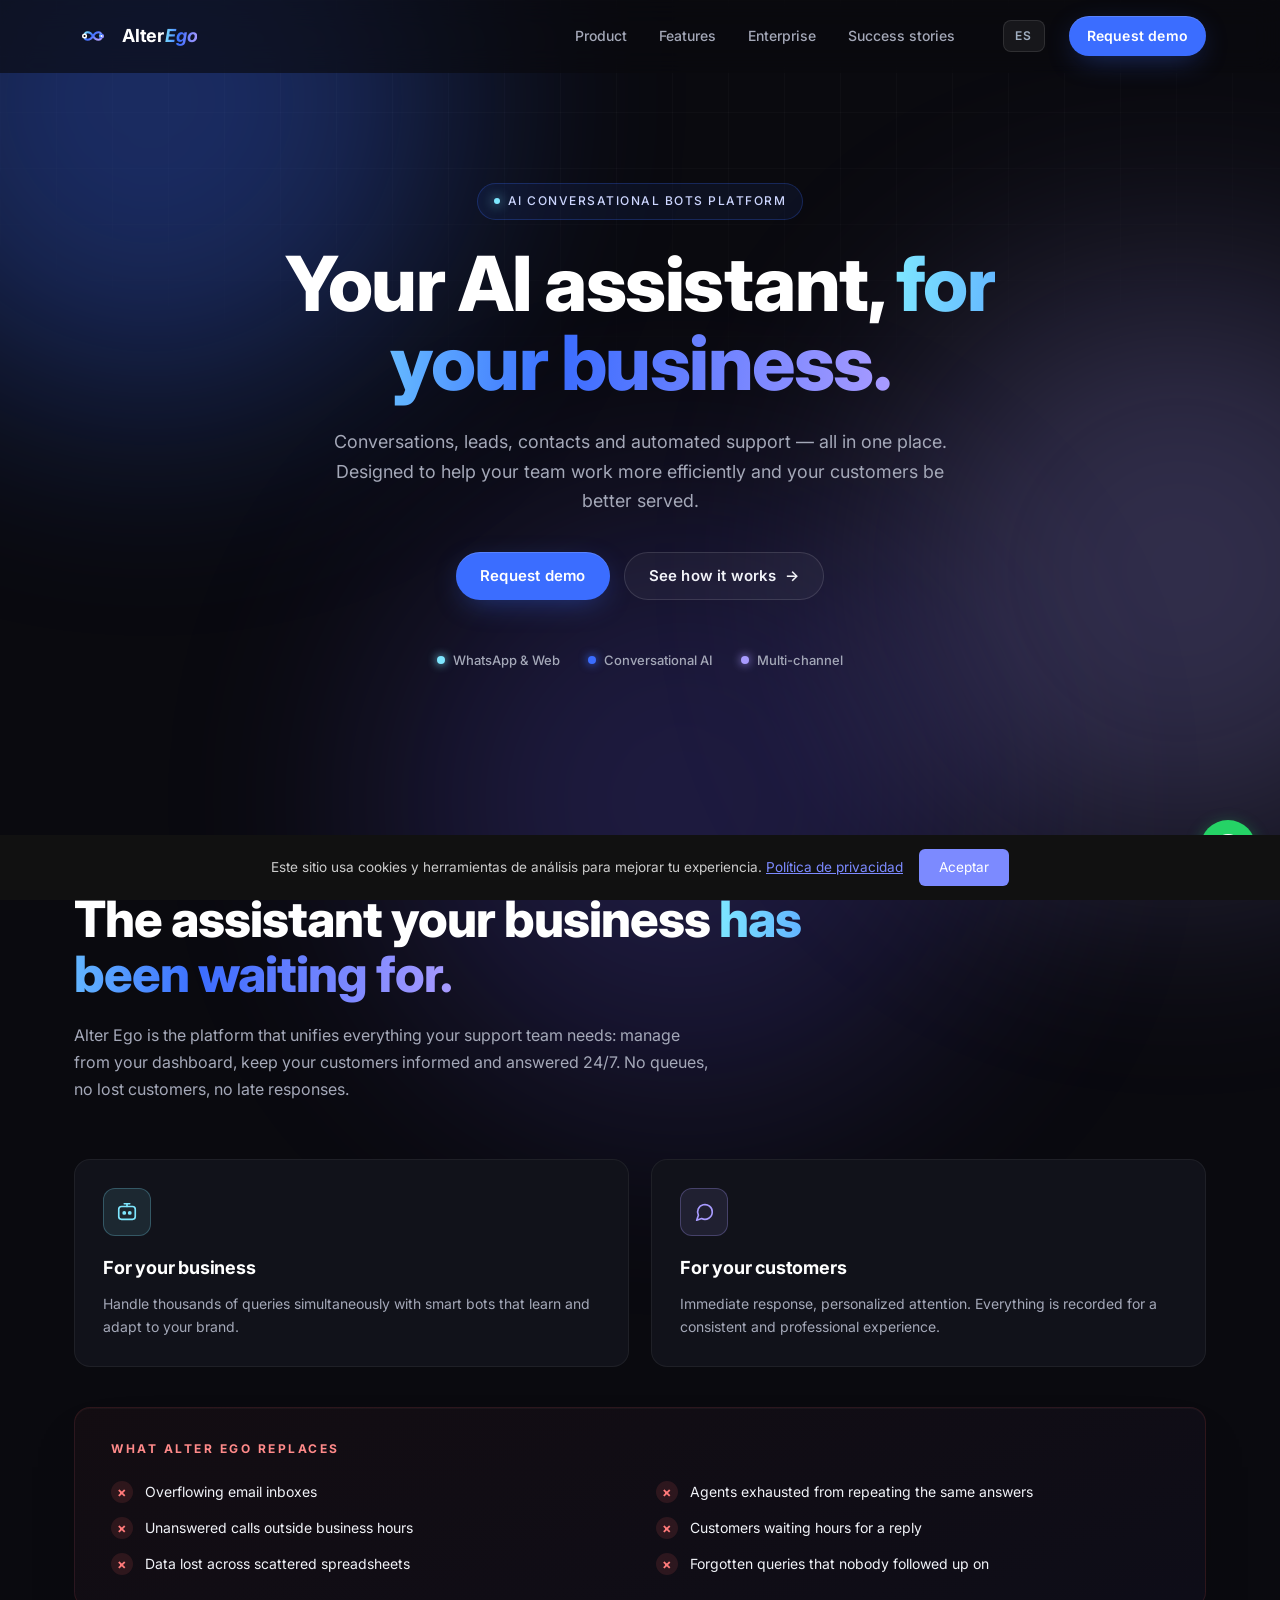
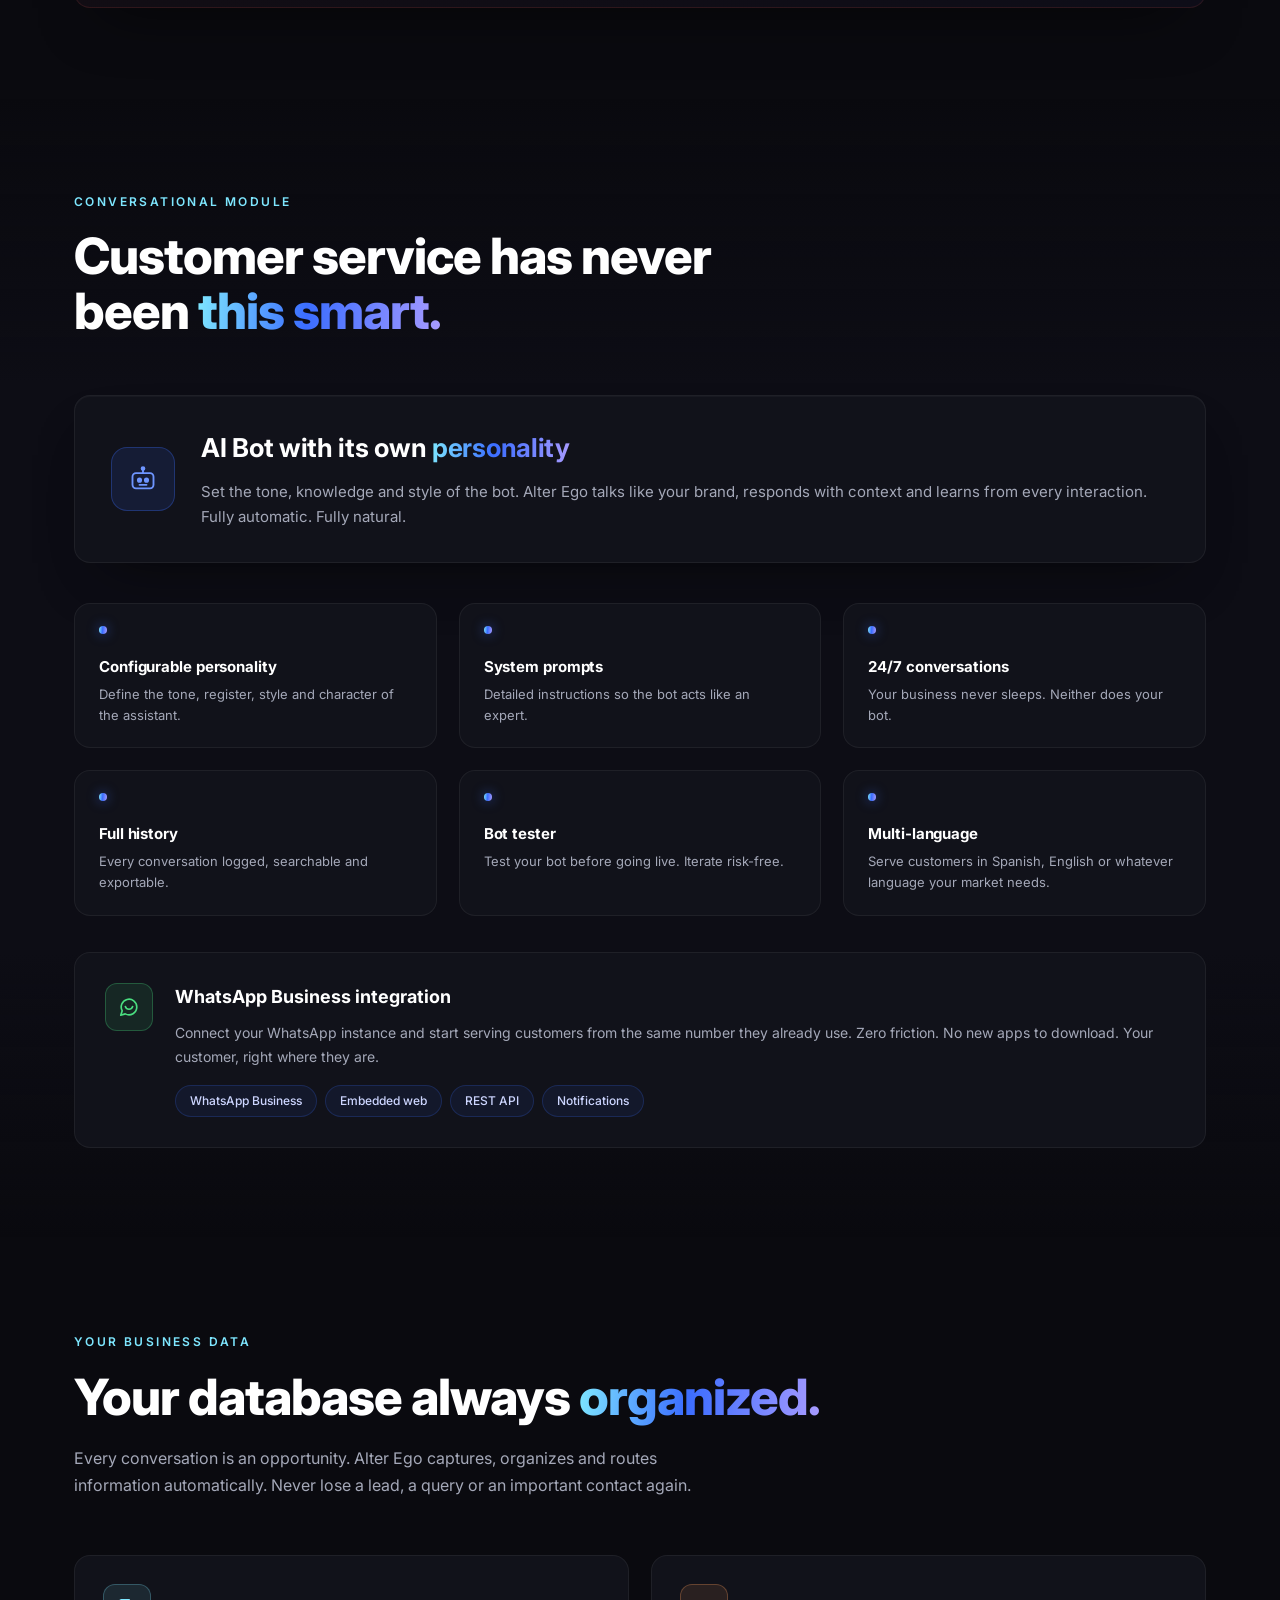
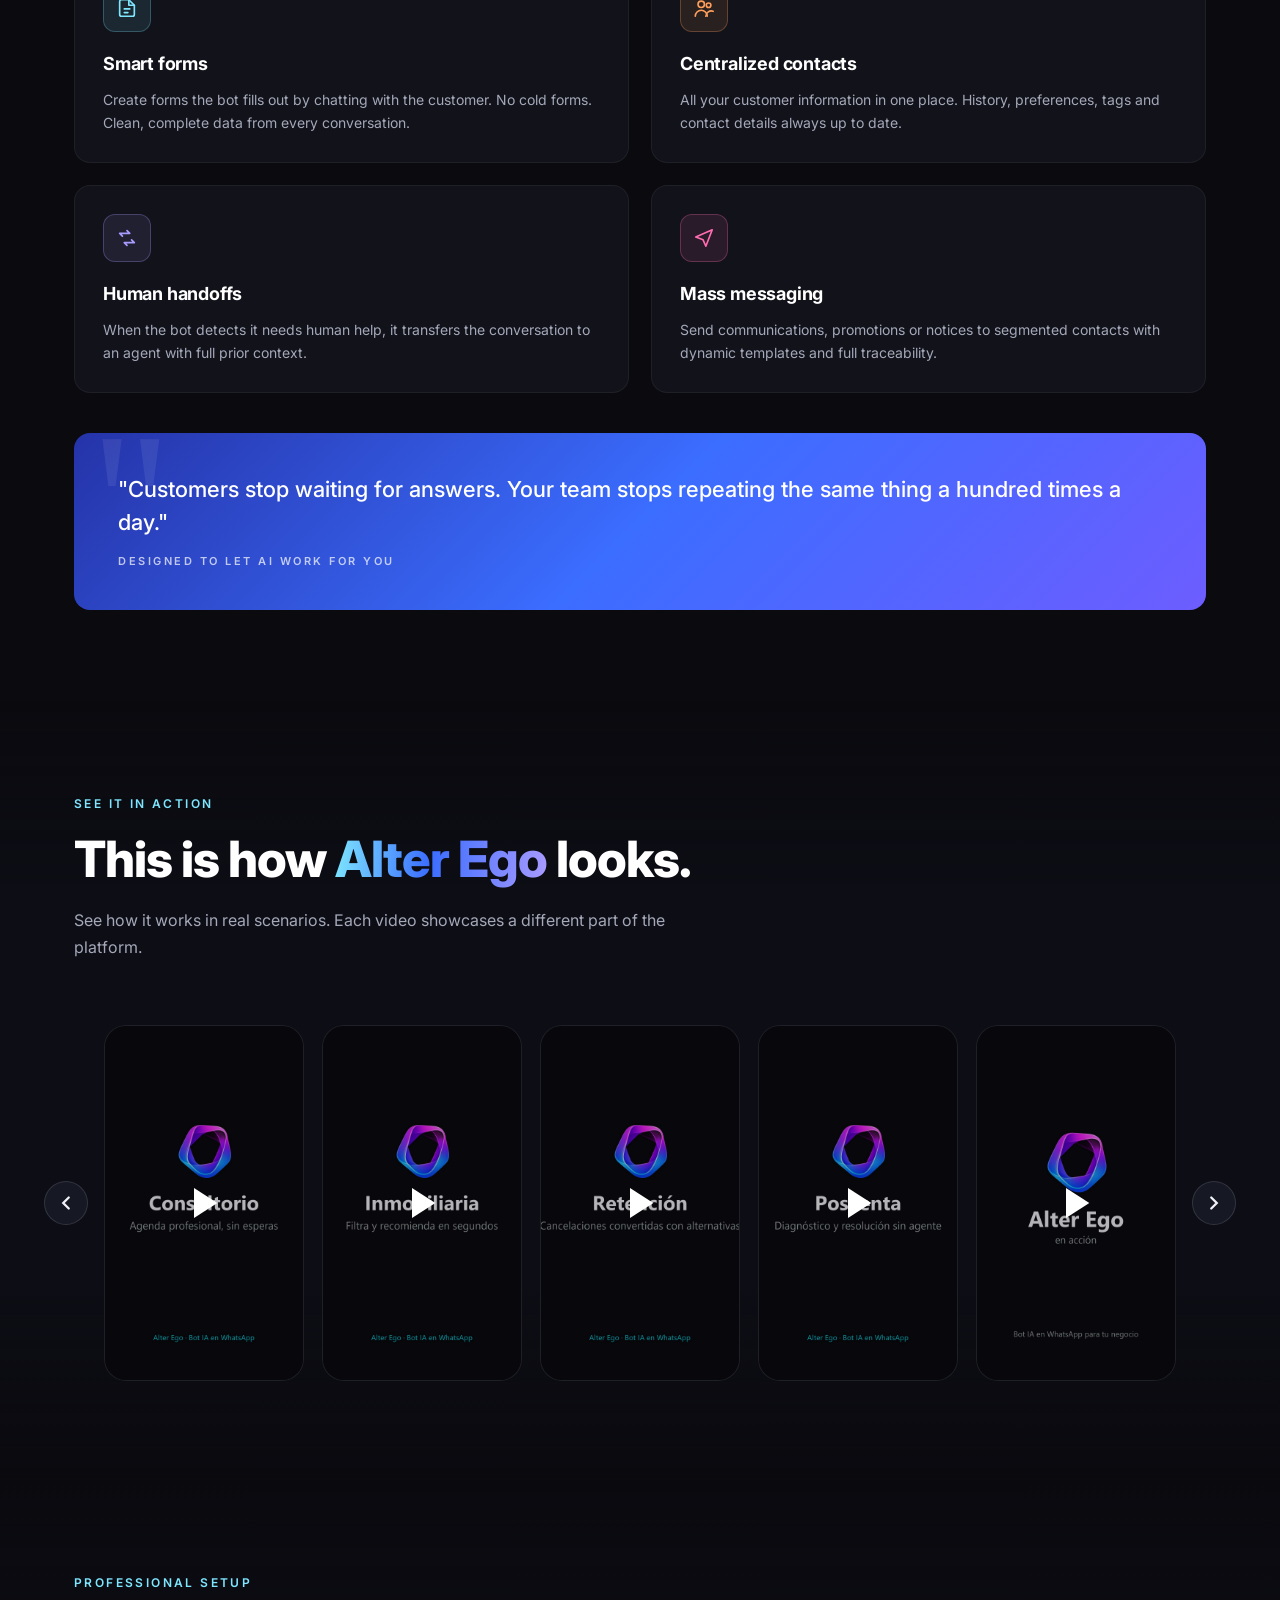
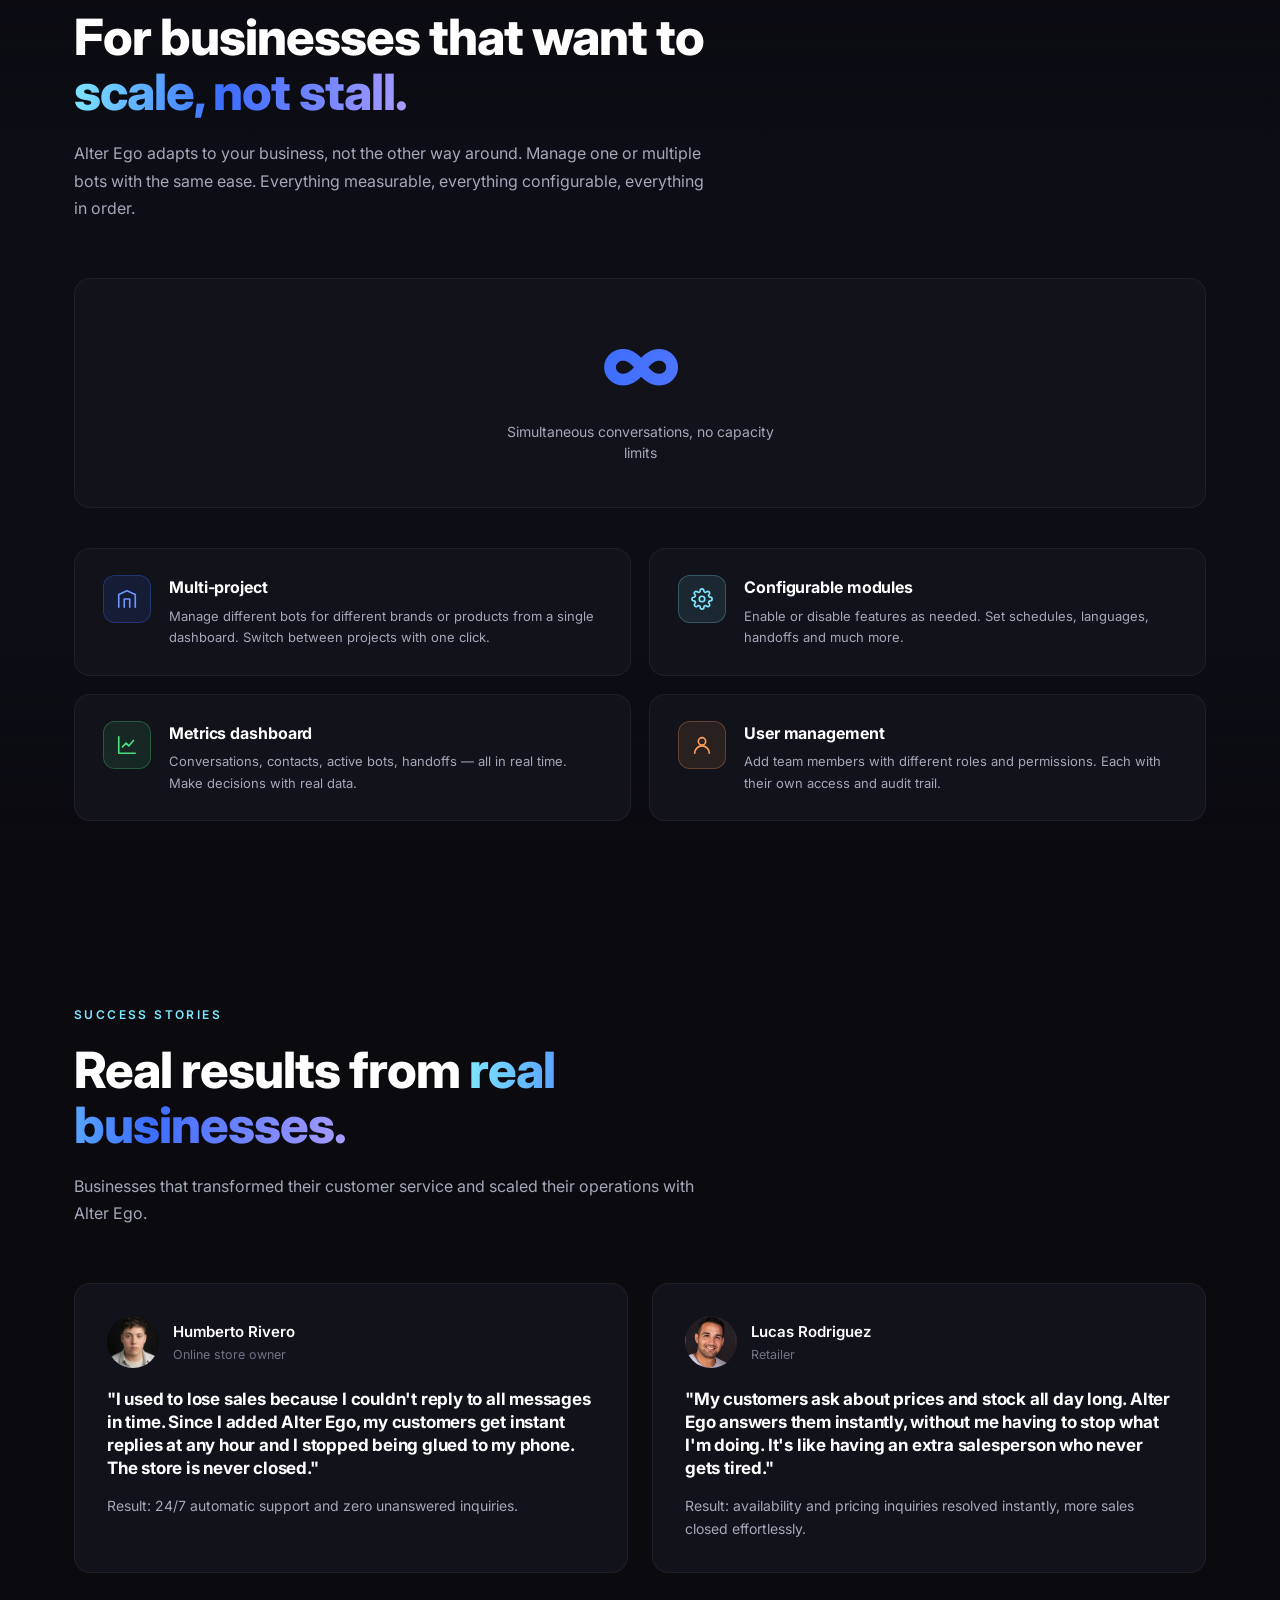
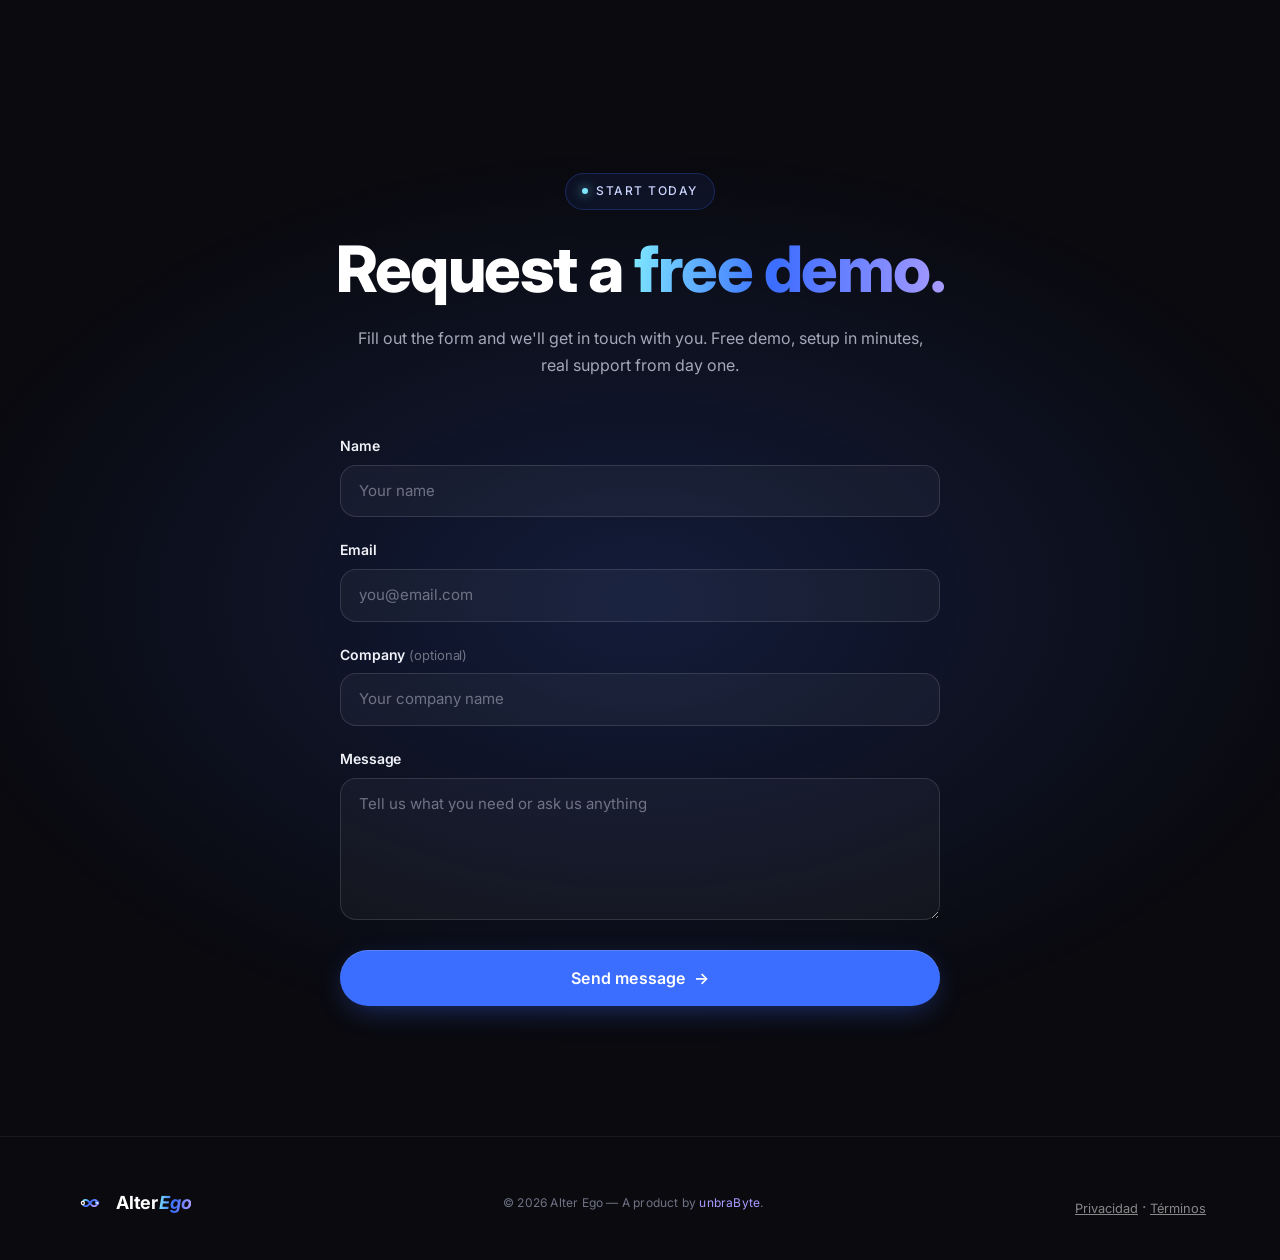
==== commit c1d8a75a: "feat: add Lucas Rodriguez photo and fix last name" ====
--- a/index.html
+++ b/index.html
@@ -553,11 +553,9 @@
 
             <article class="card card-hover caso-card">
                 <div class="caso-header">
-                    <div class="caso-avatar" style="background: linear-gradient(135deg, var(--violet), var(--pink));">
-                        <span>LS</span>
-                    </div>
+                    <img class="caso-avatar" src="assets/img/lucas.jpg" alt="Lucas Rodriguez">
                     <div class="caso-person">
-                        <strong data-i18n="casos.card2.name">Lucas Sarmiento</strong>
+                        <strong data-i18n="casos.card2.name">Lucas Rodriguez</strong>
                         <span data-i18n="casos.card2.role">Comerciante</span>
                     </div>
                 </div>
